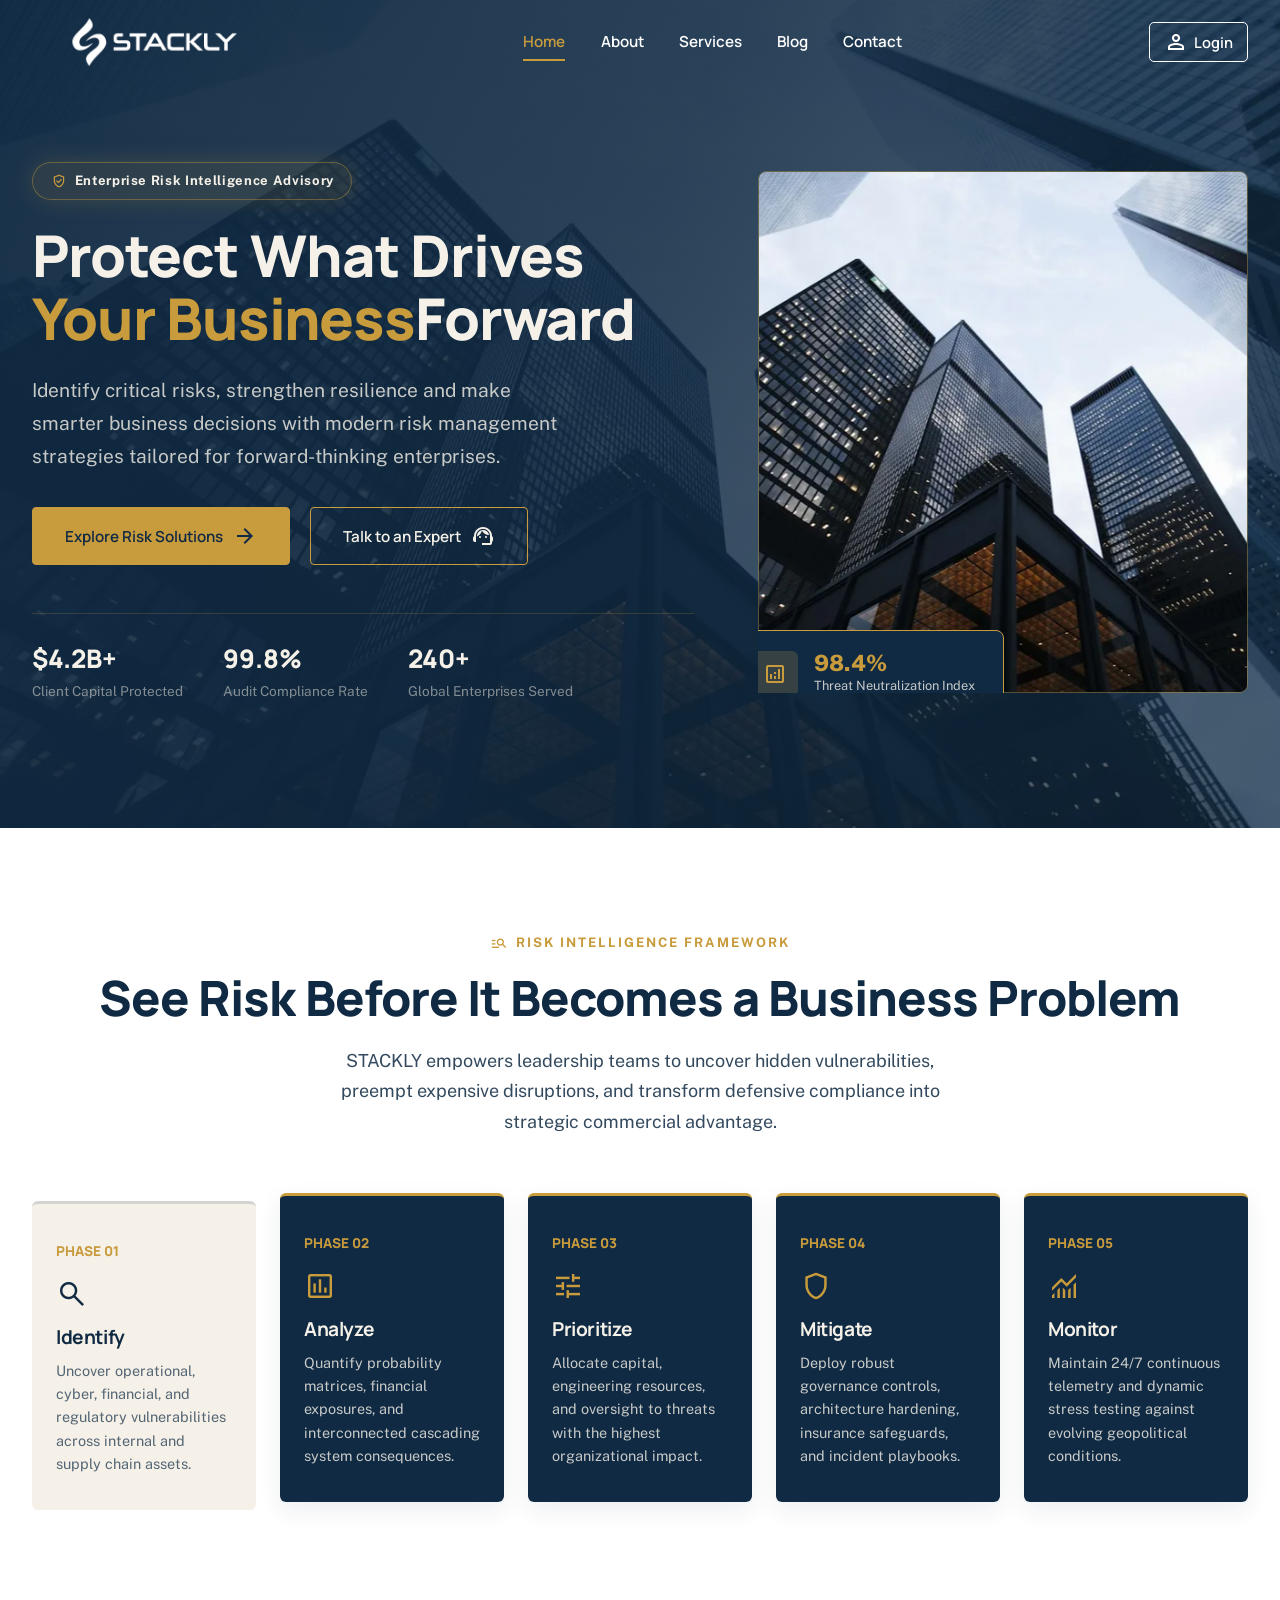
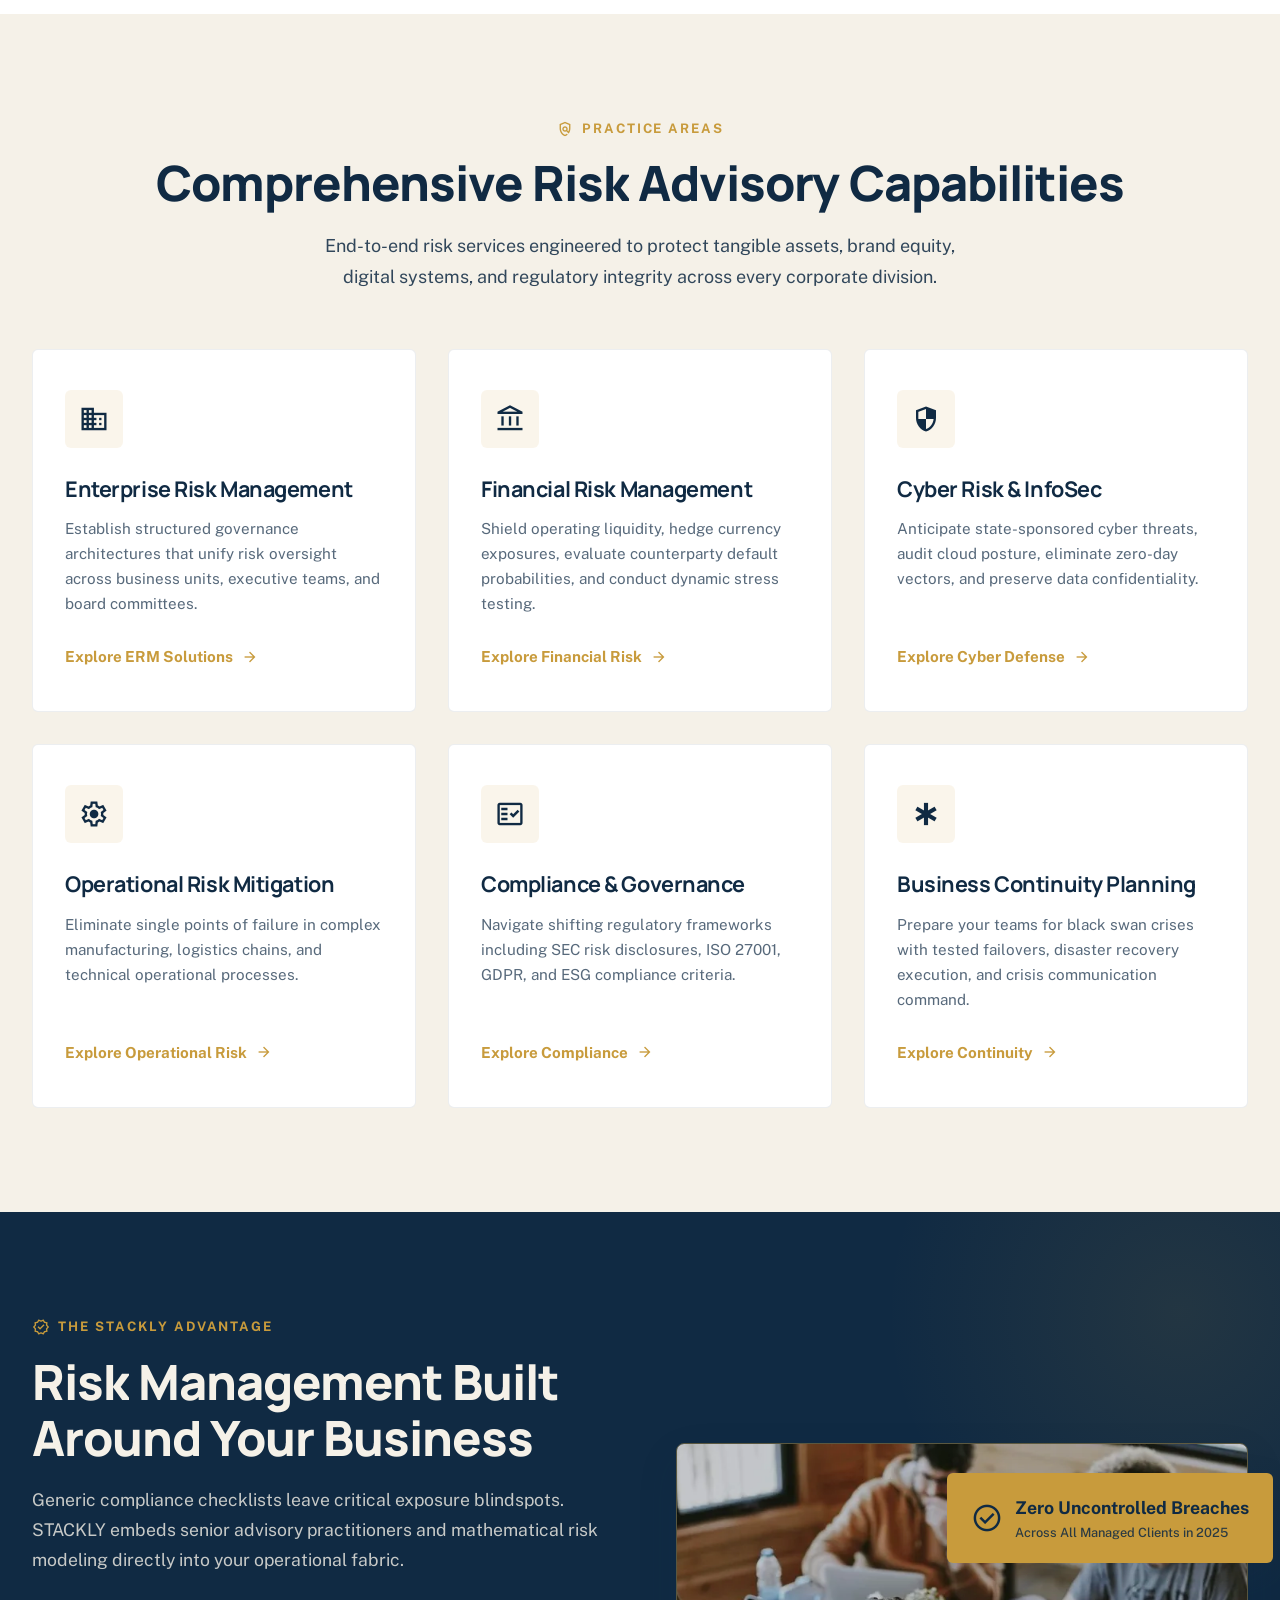
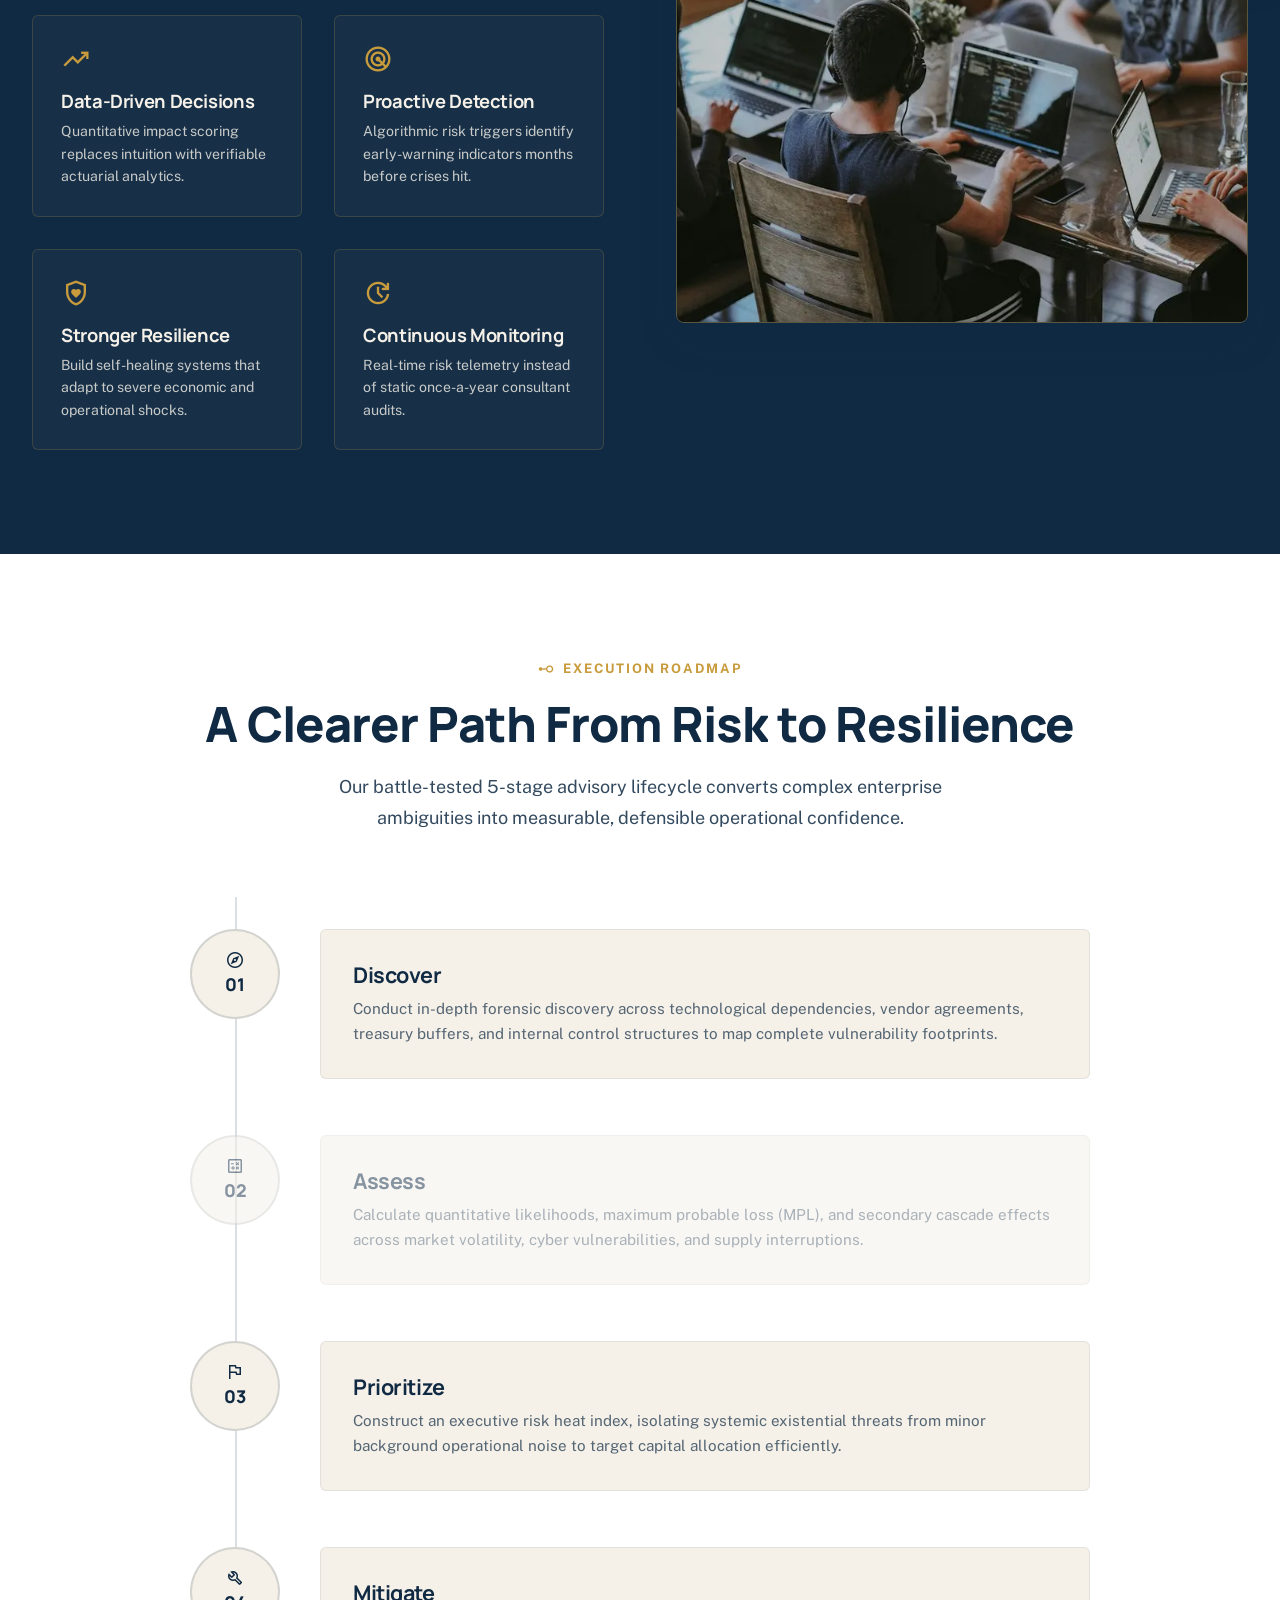
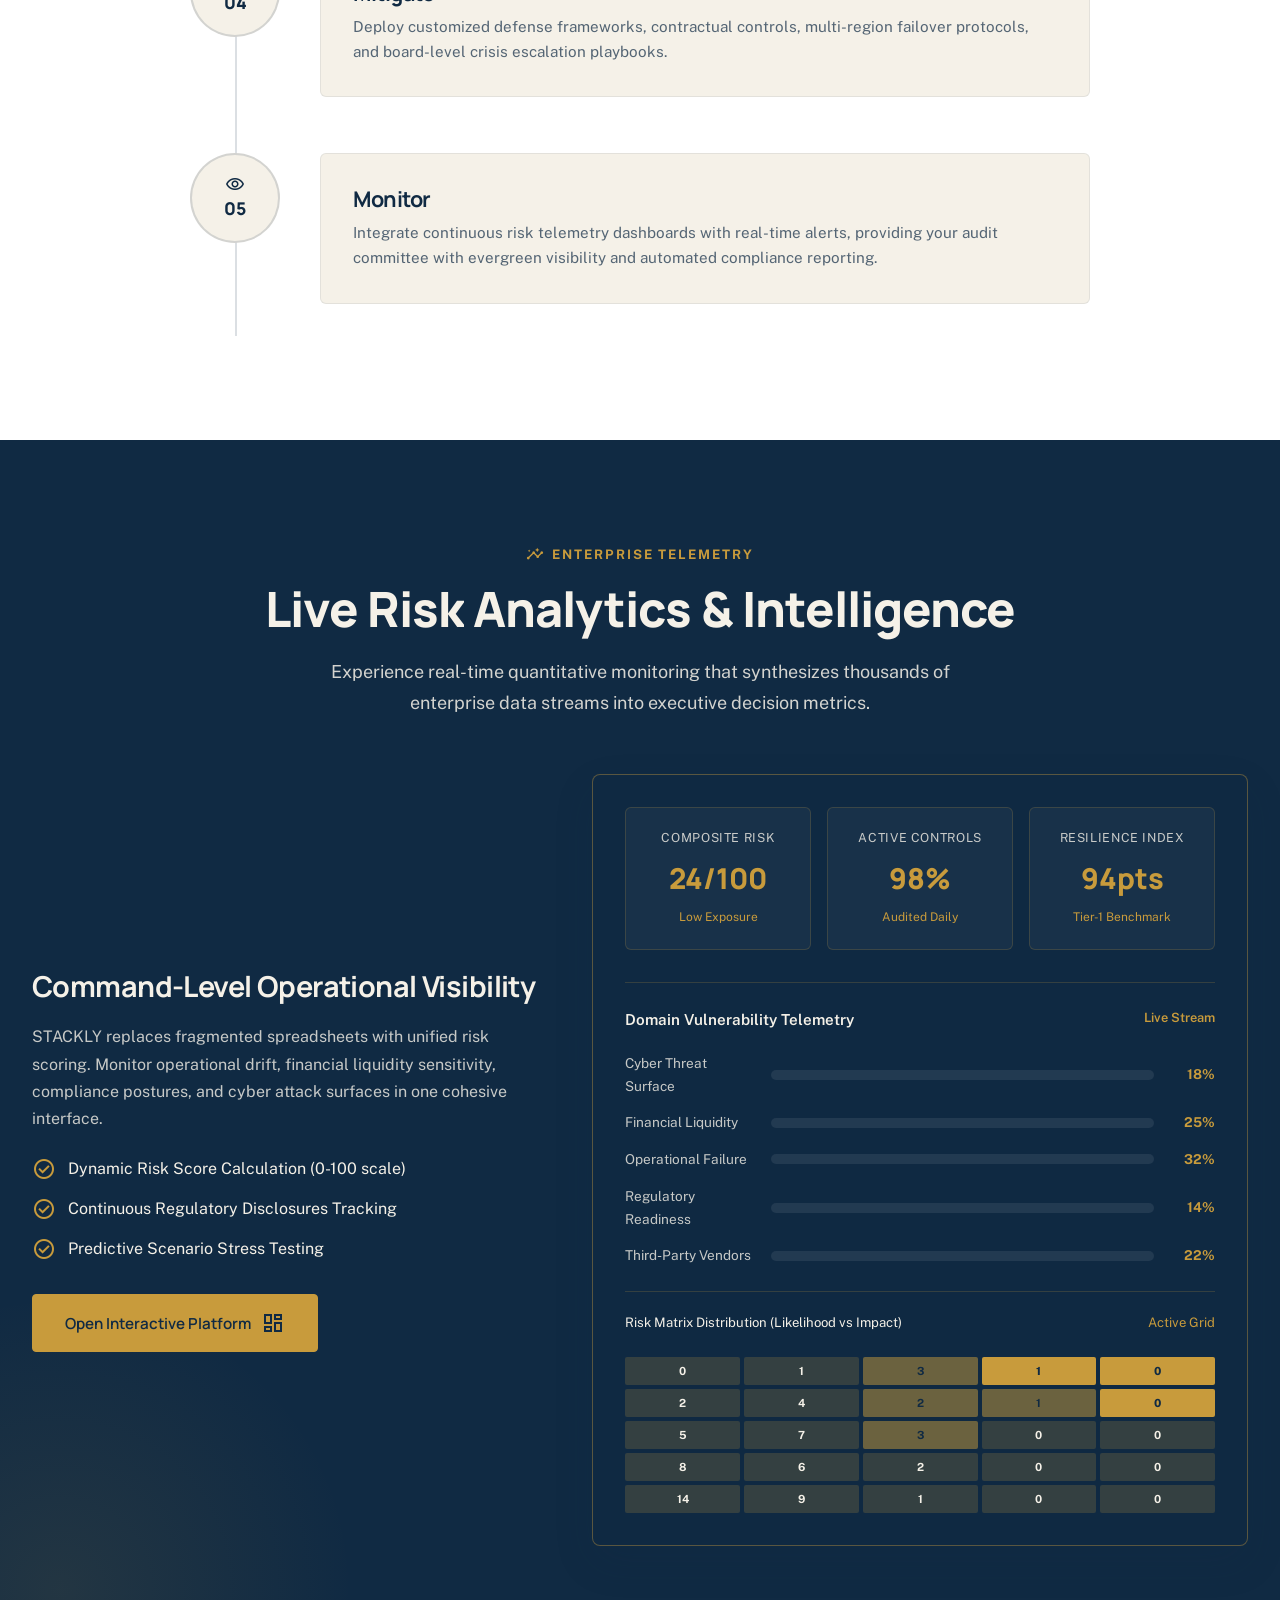
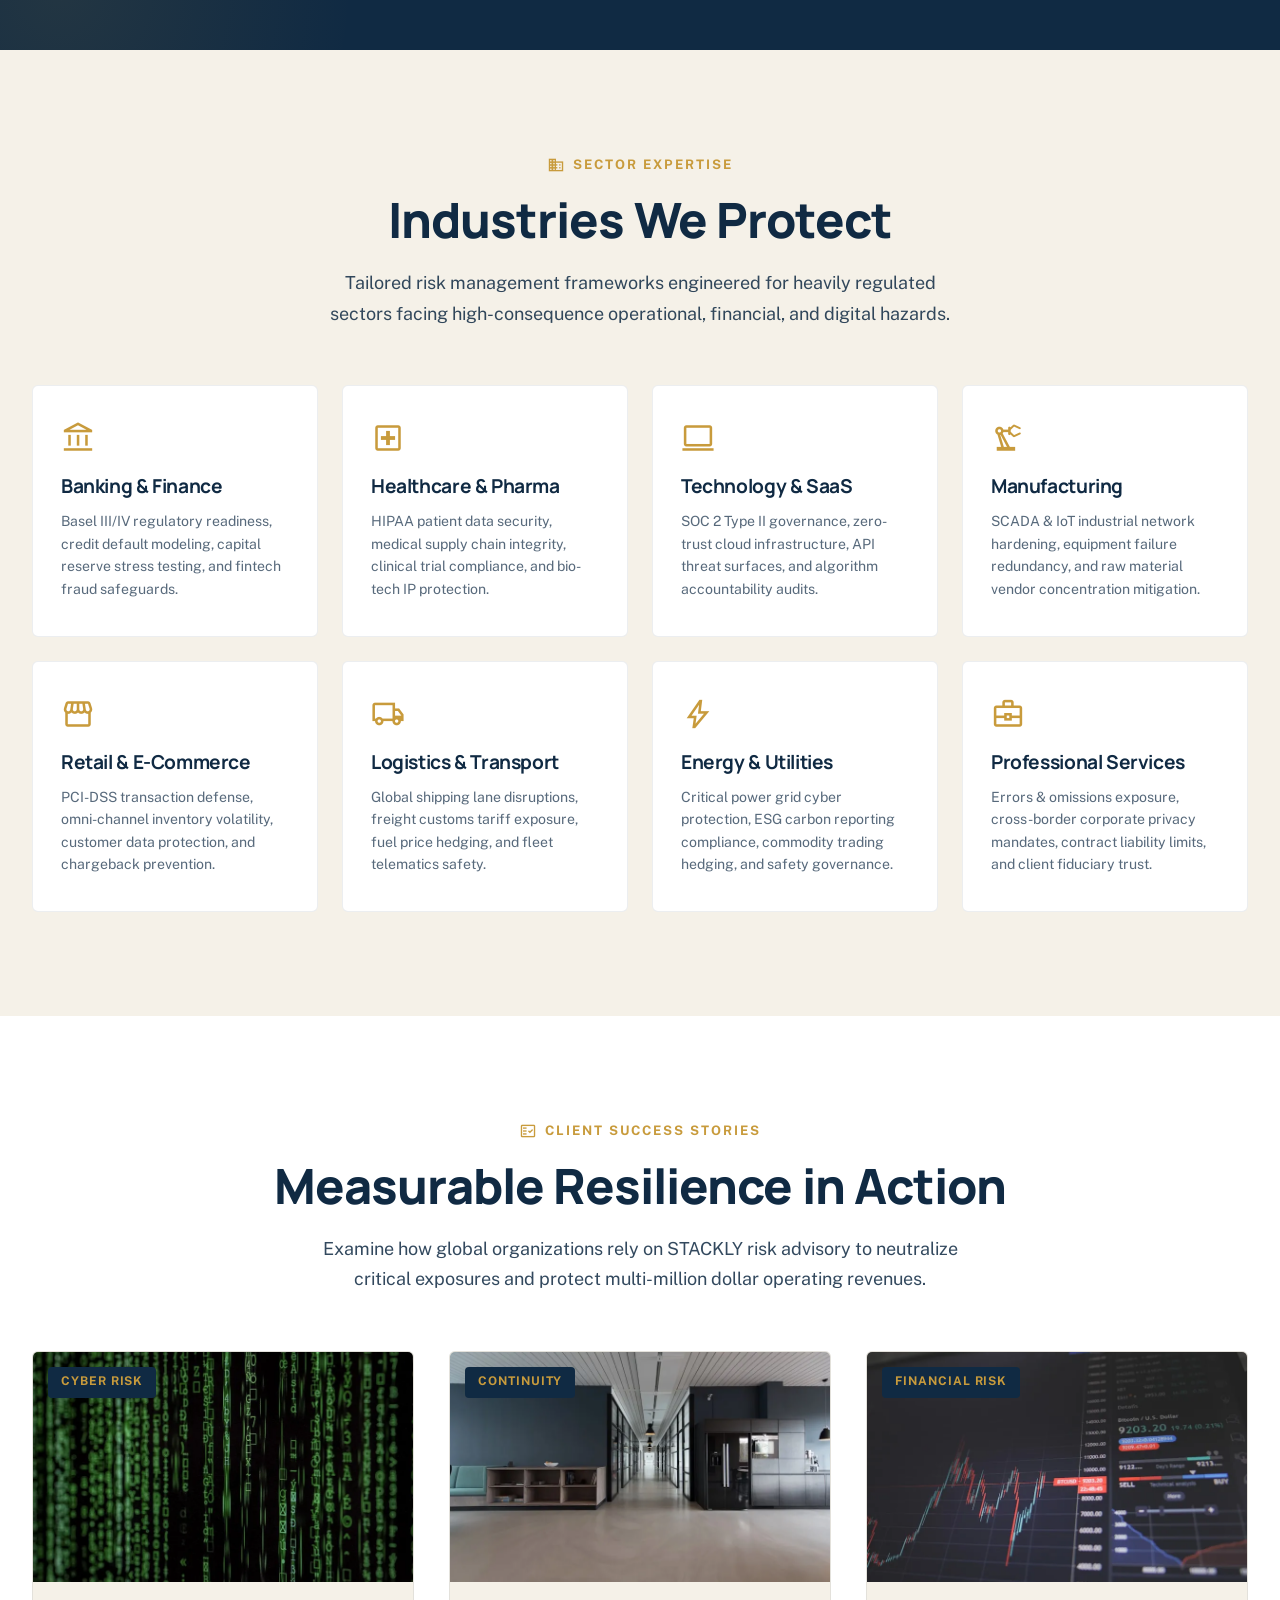
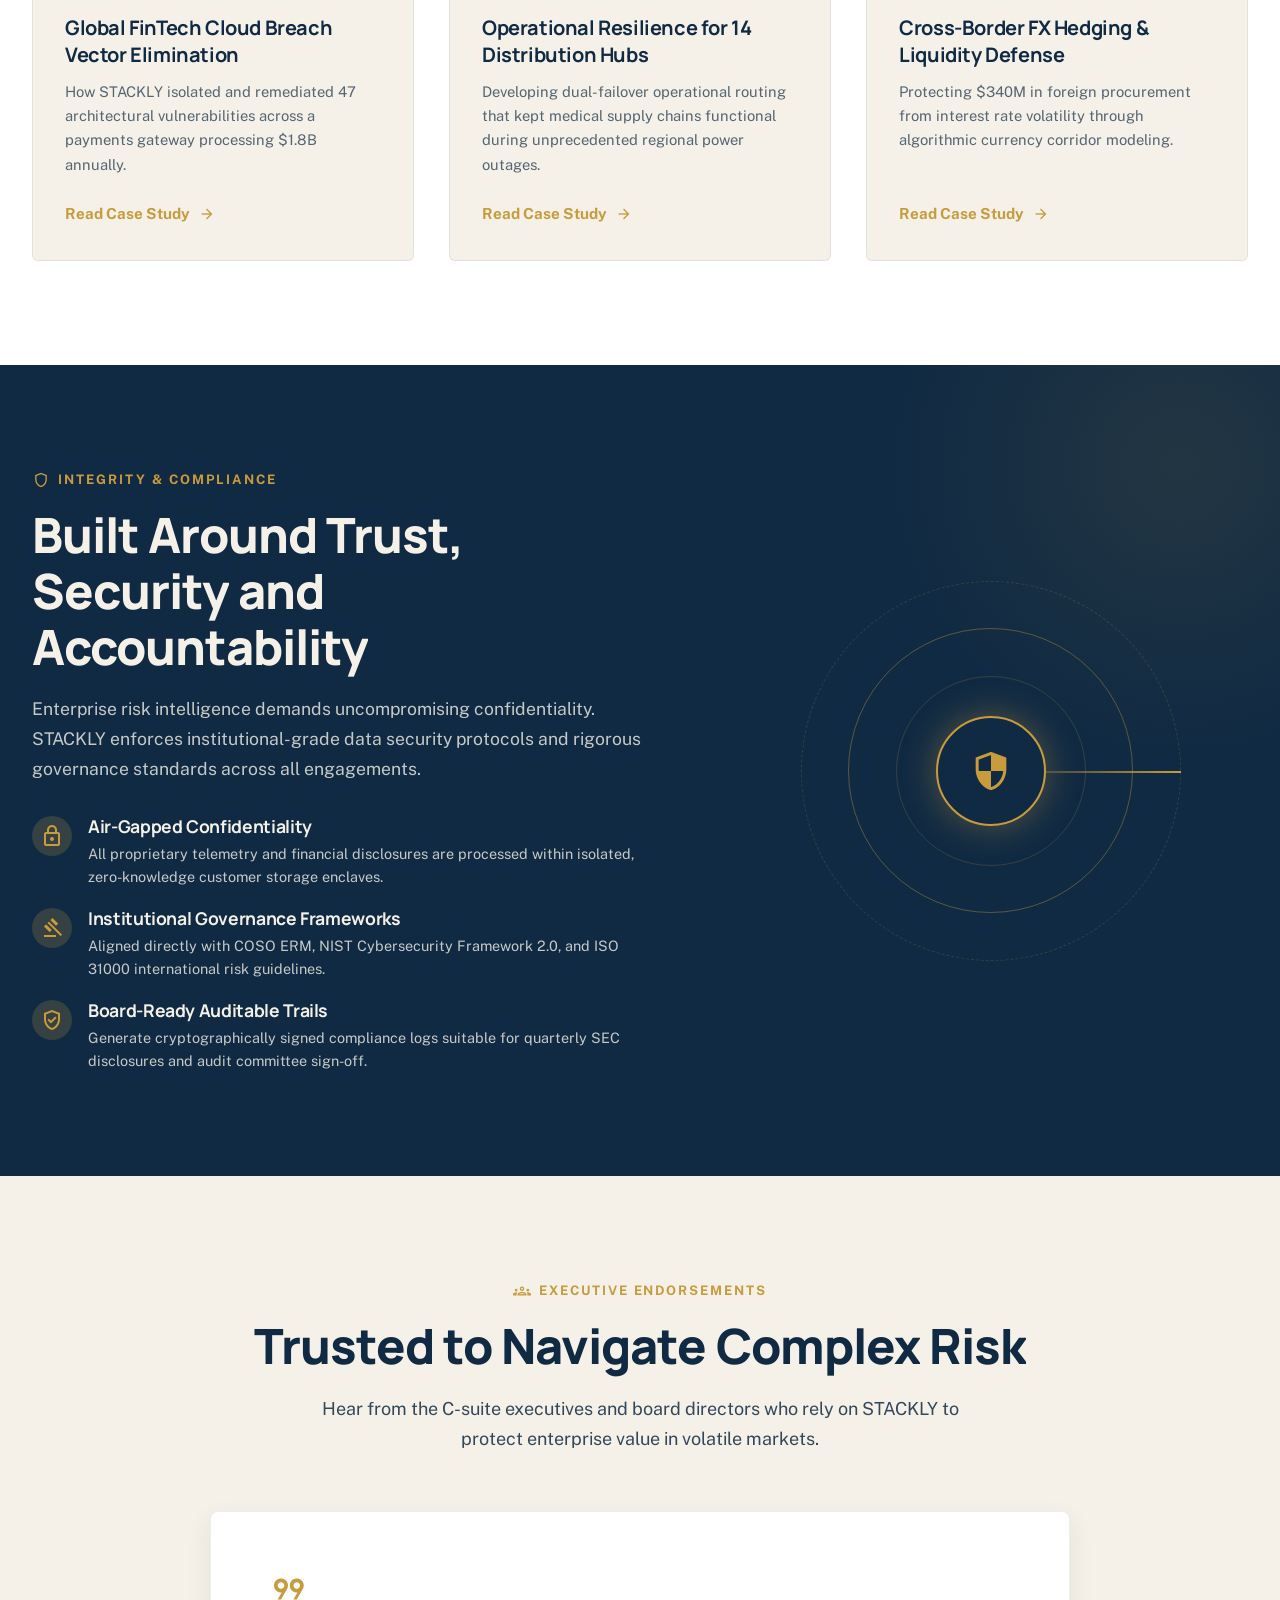
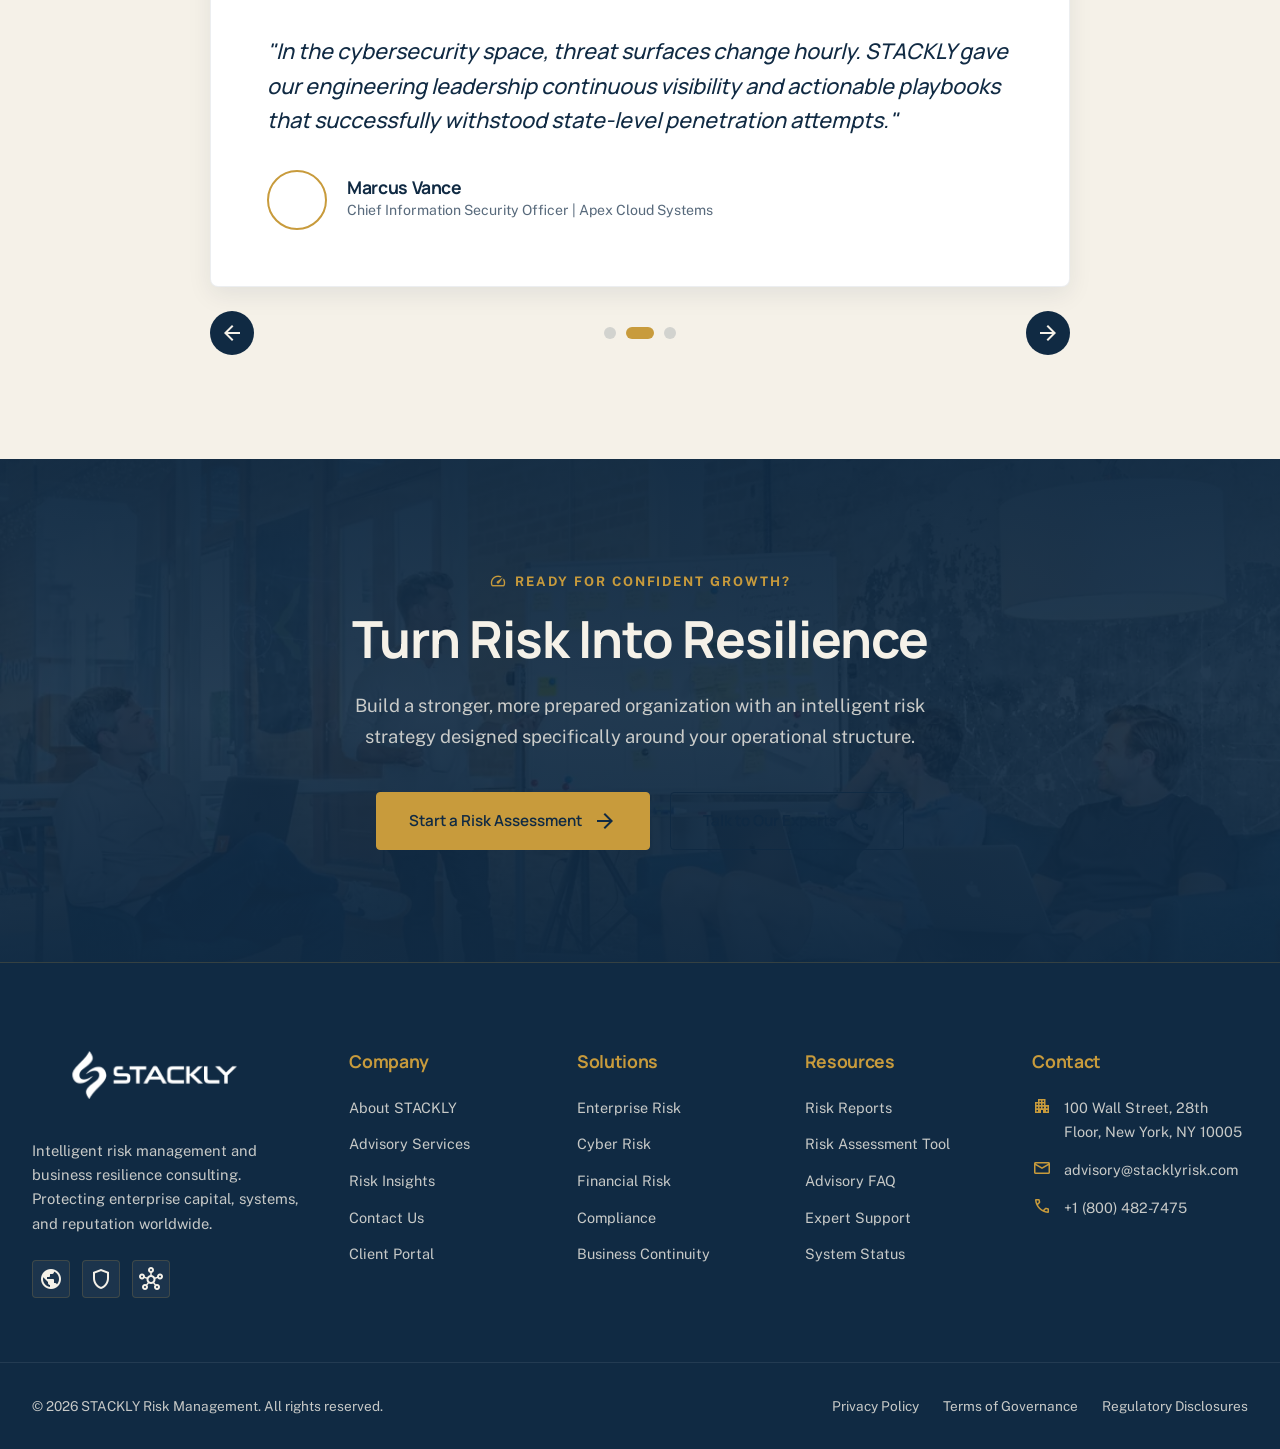
==== index.html @ 9f681d2b "first commit" ====
<!DOCTYPE html>
<html lang="en">
<head>
    <meta charset="UTF-8">
    <meta name="viewport" content="width=device-width, initial-scale=1.0">
    <title>STACKLY | Intelligent Risk. Stronger Business.</title>
    <meta name="description" content="STACKLY Risk Management provides enterprise risk advisory, financial security, cyber resilience, and regulatory compliance solutions.">
    <!-- Google Fonts & Material Symbols (No SVGs, No Emojis) -->
    <link rel="stylesheet" href="https://fonts.googleapis.com/css2?family=Material+Symbols+Outlined:opsz,wght,FILL,GRAD@20..48,100..700,0..1,-50..200">
    <link rel="stylesheet" href="./css/style.css">
</head>
<body>

    <!-- PRELOADER -->
    <div class="preloader">
        <div class="preloader-inner">
            <img src="./images/logo-dark.webp" alt="STACKLY Logo" class="preloader-logo">
            <div class="preloader-bar"><span></span></div>
            <div class="preloader-text">Securing Session</div>
        </div>
    </div>

    <!-- SITE HEADER -->
    <header class="site-header">
        <div class="container header-inner">
            <a href="./index.html" class="nav-logo">
                <img src="./images/logo-dark.webp" alt="STACKLY Logo" class="nav-logo-img">
            </a>

            <nav class="nav-menu" aria-label="Main Navigation">
                <a href="./index.html" class="nav-link active">Home</a>
                <a href="./about.html" class="nav-link">About</a>
                <a href="./services.html" class="nav-link">Services</a>
                <a href="./blog.html" class="nav-link">Blog</a>
                <a href="./contact.html" class="nav-link">Contact</a>
            </nav>

            <div class="header-actions">
                <a href="./login.html" class="header-login">
                    <span class="material-symbols-outlined">person</span>
                    <span>Login</span>
                </a>
                <!-- <a href="./contact.html" class="btn btn-primary">
                    <span>Get Started</span>
                    <span class="material-symbols-outlined">arrow_forward</span>
                </a> -->
                <button type="button" class="hamburger-btn" aria-label="Open Mobile Menu">
                    <span class="material-symbols-outlined">menu</span>
                </button>
            </div>
        </div>
    </header>

    <!-- MOBILE MENU OVERLAY -->
    <div class="mobile-nav-overlay" aria-hidden="true">
        <div style="display: flex; justify-content: space-between; align-items: center; margin-bottom: 2rem;">
            <a href="./index.html" class="nav-logo">
                <img src="./images/logo-dark.webp" alt="STACKLY Logo" class="nav-logo-img" style="filter: brightness(0) invert(1);">
            </a>
            <button type="button" class="mobile-nav-close" style="color: var(--accent); cursor: pointer;" aria-label="Close Menu">
                <span class="material-symbols-outlined" style="font-size: 32px;">close</span>
            </button>
        </div>
        <div class="mobile-nav-links">
            <a href="./index.html" class="mobile-nav-link active">Home <span class="material-symbols-outlined">chevron_right</span></a>
            <a href="./about.html" class="mobile-nav-link">About <span class="material-symbols-outlined">chevron_right</span></a>
            <a href="./services.html" class="mobile-nav-link">Services <span class="material-symbols-outlined">chevron_right</span></a>
            <a href="./blog.html" class="mobile-nav-link">Blog <span class="material-symbols-outlined">chevron_right</span></a>
            <a href="./contact.html" class="mobile-nav-link">Contact <span class="material-symbols-outlined">chevron_right</span></a>
        </div>
        <div class="mobile-nav-actions">
            <a href="./login.html" class="btn btn-secondary" style="border-color: var(--secondary); color: var(--accent); width: 100%;">
                <span class="material-symbols-outlined">login</span>
                <span>Client Login</span>
            </a>
            <!-- <a href="./contact.html" class="btn btn-primary" style="width: 100%;">
                <span>Get Started</span>
                <span class="material-symbols-outlined">arrow_forward</span>
            </a> -->
        </div>
    </div>

    <!-- MAIN CONTENT: EXACTLY 11 SECTIONS -->
    <main>

        <!-- SECTION 01 — HERO -->
        <section class="hero-section" id="hero">
            <div class="container hero-grid">
                <div class="hero-content">
                    <div class="hero-badge">
                        <span class="material-symbols-outlined">verified_user</span>
                        <span>Enterprise Risk Intelligence Advisory</span>
                    </div>
                    <h1 class="hero-title">
                        Protect What Drives <span class="text-gold">Your Business</span> Forward
                    </h1>
                    <p class="hero-subtitle">
                        Identify critical risks, strengthen resilience and make smarter business decisions with modern risk management strategies tailored for forward-thinking enterprises.
                    </p>
                    <div class="hero-buttons">
                        <a href="./services.html" class="btn btn-primary">
                            <span>Explore Risk Solutions</span>
                            <span class="material-symbols-outlined">arrow_forward</span>
                        </a>
                        <a href="./contact.html" class="btn btn-secondary">
                            <span>Talk to an Expert</span>
                            <span class="material-symbols-outlined">support_agent</span>
                        </a>
                    </div>
                    <div class="hero-meta">
                        <div class="hero-meta-item">
                            <span class="hero-meta-num">$4.2B+</span>
                            <span class="hero-meta-label">Client Capital Protected</span>
                        </div>
                        <div class="hero-meta-item">
                            <span class="hero-meta-num">99.8%</span>
                            <span class="hero-meta-label">Audit Compliance Rate</span>
                        </div>
                        <div class="hero-meta-item">
                            <span class="hero-meta-num">240+</span>
                            <span class="hero-meta-label">Global Enterprises Served</span>
                        </div>
                    </div>
                </div>

                <div class="hero-visual clip-reveal">
                    <div class="hero-image-wrap">
                        <img src="./images/hero.webp" alt="Enterprise corporate glass towers and risk intelligence center" loading="eager">
                    </div>
                    <div class="hero-floating-card">
                        <div class="card-icon">
                            <span class="material-symbols-outlined">analytics</span>
                        </div>
                        <div>
                            <div class="card-num">98.4%</div>
                            <div class="card-label">Threat Neutralization Index</div>
                        </div>
                    </div>
                </div>
            </div>
        </section>

        <!-- SECTION 02 — RISK INTELLIGENCE INTRO -->
        <section class="section pathway-section" id="intelligence-intro">
            <div class="container">
                <div class="text-center fade-up">
                    <div class="section-eyebrow">
                        <span class="material-symbols-outlined">manage_search</span>
                        <span>Risk Intelligence Framework</span>
                    </div>
                    <h2 class="section-title">See Risk Before It Becomes a Business Problem</h2>
                    <p class="section-subtitle">
                        STACKLY empowers leadership teams to uncover hidden vulnerabilities, preempt expensive disruptions, and transform defensive compliance into strategic commercial advantage.
                    </p>
                </div>

                <!-- Sequential Horizontal Pathway -->
                <div class="pathway-container">
                    <div class="pathway-step" data-step="1">
                        <span class="pathway-number">PHASE 01</span>
                        <span class="material-symbols-outlined pathway-icon">search</span>
                        <h3 class="pathway-title">Identify</h3>
                        <p class="pathway-text">Uncover operational, cyber, financial, and regulatory vulnerabilities across internal and supply chain assets.</p>
                    </div>

                    <div class="pathway-step" data-step="2">
                        <span class="pathway-number">PHASE 02</span>
                        <span class="material-symbols-outlined pathway-icon">assessment</span>
                        <h3 class="pathway-title">Analyze</h3>
                        <p class="pathway-text">Quantify probability matrices, financial exposures, and interconnected cascading system consequences.</p>
                    </div>

                    <div class="pathway-step" data-step="3">
                        <span class="pathway-number">PHASE 03</span>
                        <span class="material-symbols-outlined pathway-icon">tune</span>
                        <h3 class="pathway-title">Prioritize</h3>
                        <p class="pathway-text">Allocate capital, engineering resources, and oversight to threats with the highest organizational impact.</p>
                    </div>

                    <div class="pathway-step" data-step="4">
                        <span class="pathway-number">PHASE 04</span>
                        <span class="material-symbols-outlined pathway-icon">shield</span>
                        <h3 class="pathway-title">Mitigate</h3>
                        <p class="pathway-text">Deploy robust governance controls, architecture hardening, insurance safeguards, and incident playbooks.</p>
                    </div>

                    <div class="pathway-step" data-step="5">
                        <span class="pathway-number">PHASE 05</span>
                        <span class="material-symbols-outlined pathway-icon">monitoring</span>
                        <h3 class="pathway-title">Monitor</h3>
                        <p class="pathway-text">Maintain 24/7 continuous telemetry and dynamic stress testing against evolving geopolitical conditions.</p>
                    </div>
                </div>
            </div>
        </section>

        <!-- SECTION 03 — RISK MANAGEMENT SERVICES -->
        <section class="section services-section" id="services">
            <div class="container">
                <div class="text-center fade-up">
                    <div class="section-eyebrow">
                        <span class="material-symbols-outlined">policy</span>
                        <span>Practice Areas</span>
                    </div>
                    <h2 class="section-title">Comprehensive Risk Advisory Capabilities</h2>
                    <p class="section-subtitle">
                        End-to-end risk services engineered to protect tangible assets, brand equity, digital systems, and regulatory integrity across every corporate division.
                    </p>
                </div>

                <div class="services-grid">
                    <!-- Service 1: Tilt Interaction -->
                    <div class="service-card" data-interaction="tilt">
                        <div class="service-icon">
                            <span class="material-symbols-outlined">business</span>
                        </div>
                        <h3 class="service-card-title">Enterprise Risk Management</h3>
                        <p class="service-text">Establish structured governance architectures that unify risk oversight across business units, executive teams, and board committees.</p>
                        <a href="./services.html#erm" class="btn-text">
                            <span>Explore ERM Solutions</span>
                            <span class="material-symbols-outlined">arrow_forward</span>
                        </a>
                    </div>

                    <!-- Service 2: Glow Interaction -->
                    <div class="service-card" data-interaction="glow">
                        <div class="service-icon">
                            <span class="material-symbols-outlined">account_balance</span>
                        </div>
                        <h3 class="service-card-title">Financial Risk Management</h3>
                        <p class="service-text">Shield operating liquidity, hedge currency exposures, evaluate counterparty default probabilities, and conduct dynamic stress testing.</p>
                        <a href="./services.html#financial" class="btn-text">
                            <span>Explore Financial Risk</span>
                            <span class="material-symbols-outlined">arrow_forward</span>
                        </a>
                    </div>

                    <!-- Service 3: Border Trace Interaction -->
                    <div class="service-card" data-interaction="border">
                        <div class="service-icon">
                            <span class="material-symbols-outlined">security</span>
                        </div>
                        <h3 class="service-card-title">Cyber Risk &amp; InfoSec</h3>
                        <p class="service-text">Anticipate state-sponsored cyber threats, audit cloud posture, eliminate zero-day vectors, and preserve data confidentiality.</p>
                        <a href="./services.html#cyber" class="btn-text">
                            <span>Explore Cyber Defense</span>
                            <span class="material-symbols-outlined">arrow_forward</span>
                        </a>
                    </div>

                    <!-- Service 4: Elevate Interaction -->
                    <div class="service-card" data-interaction="elevate">
                        <div class="service-icon">
                            <span class="material-symbols-outlined">settings</span>
                        </div>
                        <h3 class="service-card-title">Operational Risk Mitigation</h3>
                        <p class="service-text">Eliminate single points of failure in complex manufacturing, logistics chains, and technical operational processes.</p>
                        <a href="./services.html#operational" class="btn-text">
                            <span>Explore Operational Risk</span>
                            <span class="material-symbols-outlined">arrow_forward</span>
                        </a>
                    </div>

                    <!-- Service 5: Icon Transform Interaction -->
                    <div class="service-card" data-interaction="icon-transform">
                        <div class="service-icon">
                            <span class="material-symbols-outlined">fact_check</span>
                        </div>
                        <h3 class="service-card-title">Compliance &amp; Governance</h3>
                        <p class="service-text">Navigate shifting regulatory frameworks including SEC risk disclosures, ISO 27001, GDPR, and ESG compliance criteria.</p>
                        <a href="./services.html#compliance" class="btn-text">
                            <span>Explore Compliance</span>
                            <span class="material-symbols-outlined">arrow_forward</span>
                        </a>
                    </div>

                    <!-- Service 6: Accent Shift Interaction -->
                    <div class="service-card" data-interaction="accent-shift">
                        <div class="service-icon">
                            <span class="material-symbols-outlined">emergency</span>
                        </div>
                        <h3 class="service-card-title">Business Continuity Planning</h3>
                        <p class="service-text">Prepare your teams for black swan crises with tested failovers, disaster recovery execution, and crisis communication command.</p>
                        <a href="./services.html#continuity" class="btn-text">
                            <span>Explore Continuity</span>
                            <span class="material-symbols-outlined">arrow_forward</span>
                        </a>
                    </div>
                </div>
            </div>
        </section>

        <!-- SECTION 04 — WHY STACKLY -->
        <section class="section why-section" id="why-stackly">
            <div class="container why-grid">
                <div class="why-content fade-up">
                    <div class="section-eyebrow">
                        <span class="material-symbols-outlined">verified</span>
                        <span>The STACKLY Advantage</span>
                    </div>
                    <h2 class="section-title">Risk Management Built Around Your Business</h2>
                    <p style="color: var(--accent-80); font-size: 1.1rem; line-height: 1.7; margin-bottom: 2rem;">
                        Generic compliance checklists leave critical exposure blindspots. STACKLY embeds senior advisory practitioners and mathematical risk modeling directly into your operational fabric.
                    </p>

                    <div class="why-pillars">
                        <div class="why-pillar">
                            <span class="material-symbols-outlined pillar-icon">trending_up</span>
                            <h4 class="pillar-title">Data-Driven Decisions</h4>
                            <p class="pillar-text">Quantitative impact scoring replaces intuition with verifiable actuarial analytics.</p>
                        </div>
                        <div class="why-pillar">
                            <span class="material-symbols-outlined pillar-icon">radar</span>
                            <h4 class="pillar-title">Proactive Detection</h4>
                            <p class="pillar-text">Algorithmic risk triggers identify early-warning indicators months before crises hit.</p>
                        </div>
                        <div class="why-pillar">
                            <span class="material-symbols-outlined pillar-icon">shield_with_heart</span>
                            <h4 class="pillar-title">Stronger Resilience</h4>
                            <p class="pillar-text">Build self-healing systems that adapt to severe economic and operational shocks.</p>
                        </div>
                        <div class="why-pillar">
                            <span class="material-symbols-outlined pillar-icon">update</span>
                            <h4 class="pillar-title">Continuous Monitoring</h4>
                            <p class="pillar-text">Real-time risk telemetry instead of static once-a-year consultant audits.</p>
                        </div>
                    </div>
                </div>

                <div class="why-visual-wrapper clip-reveal">
                    <img src="./images/why-stackly.webp" alt="Senior risk consultants analyzing enterprise strategy" class="why-main-image" loading="lazy">
                    <div class="why-badge-card">
                        <span class="material-symbols-outlined" style="font-size: 32px;">check_circle</span>
                        <div>
                            <div style="font-size: 1.1rem;">Zero Uncontrolled Breaches</div>
                            <div style="font-size: 0.8rem; font-weight: 500; opacity: 0.85;">Across All Managed Clients in 2025</div>
                        </div>
                    </div>
                </div>
            </div>
        </section>

        <!-- SECTION 05 — OUR RISK PROCESS -->
        <section class="section process-section" id="process">
            <div class="container">
                <div class="text-center fade-up">
                    <div class="section-eyebrow">
                        <span class="material-symbols-outlined">linear_scale</span>
                        <span>Execution Roadmap</span>
                    </div>
                    <h2 class="section-title">A Clearer Path From Risk to Resilience</h2>
                    <p class="section-subtitle">
                        Our battle-tested 5-stage advisory lifecycle converts complex enterprise ambiguities into measurable, defensible operational confidence.
                    </p>
                </div>

                <div class="process-timeline">
                    <div class="process-line"></div>
                    <div class="process-progress-line"></div>

                    <!-- Step 1 -->
                    <div class="process-step active" data-step="1">
                        <div class="step-node">
                            <span class="material-symbols-outlined" style="font-size: 20px;">explore</span>
                            <span class="step-num">01</span>
                        </div>
                        <div class="step-content">
                            <h3 class="step-title">Discover</h3>
                            <p class="step-desc">Conduct in-depth forensic discovery across technological dependencies, vendor agreements, treasury buffers, and internal control structures to map complete vulnerability footprints.</p>
                        </div>
                    </div>

                    <!-- Step 2 -->
                    <div class="process-step" data-step="2">
                        <div class="step-node">
                            <span class="material-symbols-outlined" style="font-size: 20px;">calculate</span>
                            <span class="step-num">02</span>
                        </div>
                        <div class="step-content">
                            <h3 class="step-title">Assess</h3>
                            <p class="step-desc">Calculate quantitative likelihoods, maximum probable loss (MPL), and secondary cascade effects across market volatility, cyber vulnerabilities, and supply interruptions.</p>
                        </div>
                    </div>

                    <!-- Step 3 -->
                    <div class="process-step" data-step="3">
                        <div class="step-node">
                            <span class="material-symbols-outlined" style="font-size: 20px;">flag</span>
                            <span class="step-num">03</span>
                        </div>
                        <div class="step-content">
                            <h3 class="step-title">Prioritize</h3>
                            <p class="step-desc">Construct an executive risk heat index, isolating systemic existential threats from minor background operational noise to target capital allocation efficiently.</p>
                        </div>
                    </div>

                    <!-- Step 4 -->
                    <div class="process-step" data-step="4">
                        <div class="step-node">
                            <span class="material-symbols-outlined" style="font-size: 20px;">build</span>
                            <span class="step-num">04</span>
                        </div>
                        <div class="step-content">
                            <h3 class="step-title">Mitigate</h3>
                            <p class="step-desc">Deploy customized defense frameworks, contractual controls, multi-region failover protocols, and board-level crisis escalation playbooks.</p>
                        </div>
                    </div>

                    <!-- Step 5 -->
                    <div class="process-step" data-step="5">
                        <div class="step-node">
                            <span class="material-symbols-outlined" style="font-size: 20px;">visibility</span>
                            <span class="step-num">05</span>
                        </div>
                        <div class="step-content">
                            <h3 class="step-title">Monitor</h3>
                            <p class="step-desc">Integrate continuous risk telemetry dashboards with real-time alerts, providing your audit committee with evergreen visibility and automated compliance reporting.</p>
                        </div>
                    </div>
                </div>
            </div>
        </section>

        <!-- SECTION 06 — RISK ANALYTICS / DASHBOARD -->
        <section class="section analytics-section" id="analytics">
            <div class="container">
                <div class="text-center fade-up">
                    <div class="section-eyebrow">
                        <span class="material-symbols-outlined">insights</span>
                        <span>Enterprise Telemetry</span>
                    </div>
                    <h2 class="section-title">Live Risk Analytics &amp; Intelligence</h2>
                    <p class="section-subtitle">
                        Experience real-time quantitative monitoring that synthesizes thousands of enterprise data streams into executive decision metrics.
                    </p>
                </div>

                <div class="analytics-grid">
                    <div class="analytics-copy fade-up">
                        <h3 style="font-size: 1.8rem; margin-bottom: 1.25rem;">Command-Level Operational Visibility</h3>
                        <p style="color: var(--accent-80); font-size: 1rem; line-height: 1.7; margin-bottom: 1.5rem;">
                            STACKLY replaces fragmented spreadsheets with unified risk scoring. Monitor operational drift, financial liquidity sensitivity, compliance postures, and cyber attack surfaces in one cohesive interface.
                        </p>
                        <ul style="display: flex; flex-direction: column; gap: 0.85rem; margin-bottom: 2rem;">
                            <li style="display: flex; align-items: center; gap: 0.75rem; color: var(--accent);">
                                <span class="material-symbols-outlined" style="color: var(--secondary);">check_circle</span>
                                <span>Dynamic Risk Score Calculation (0-100 scale)</span>
                            </li>
                            <li style="display: flex; align-items: center; gap: 0.75rem; color: var(--accent);">
                                <span class="material-symbols-outlined" style="color: var(--secondary);">check_circle</span>
                                <span>Continuous Regulatory Disclosures Tracking</span>
                            </li>
                            <li style="display: flex; align-items: center; gap: 0.75rem; color: var(--accent);">
                                <span class="material-symbols-outlined" style="color: var(--secondary);">check_circle</span>
                                <span>Predictive Scenario Stress Testing</span>
                            </li>
                        </ul>
                        <a href="./user-dashboard.html" class="btn btn-primary">
                            <span>Open Interactive Platform</span>
                            <span class="material-symbols-outlined">dashboard</span>
                        </a>
                    </div>

                    <!-- Enterprise Analytics UI Card -->
                    <div class="analytics-dashboard-frame clip-reveal">
                        <div class="analytics-metrics-row">
                            <div class="metric-box">
                                <div class="metric-label">Composite Risk</div>
                                <div class="metric-value counter-val" data-target="24" data-suffix="/100">0/100</div>
                                <span style="font-size: 0.75rem; color: var(--secondary);">Low Exposure</span>
                            </div>
                            <div class="metric-box">
                                <div class="metric-label">Active Controls</div>
                                <div class="metric-value counter-val" data-target="98" data-suffix="%">0%</div>
                                <span style="font-size: 0.75rem; color: var(--secondary);">Audited Daily</span>
                            </div>
                            <div class="metric-box">
                                <div class="metric-label">Resilience Index</div>
                                <div class="metric-value counter-val" data-target="94" data-suffix="pts">0pts</div>
                                <span style="font-size: 0.75rem; color: var(--secondary);">Tier-1 Benchmark</span>
                            </div>
                        </div>

                        <!-- Pure CSS Animated Chart Bars -->
                        <div class="chart-container">
                            <div class="chart-title">
                                <span>Domain Vulnerability Telemetry</span>
                                <span style="color: var(--secondary); font-size: 0.8rem;">Live Stream</span>
                            </div>

                            <div class="bar-row">
                                <span class="bar-label">Cyber Threat Surface</span>
                                <div class="bar-track"><div class="bar-fill" data-pct="18%"></div></div>
                                <span class="bar-val">18%</span>
                            </div>

                            <div class="bar-row">
                                <span class="bar-label">Financial Liquidity</span>
                                <div class="bar-track"><div class="bar-fill" data-pct="25%"></div></div>
                                <span class="bar-val">25%</span>
                            </div>

                            <div class="bar-row">
                                <span class="bar-label">Operational Failure</span>
                                <div class="bar-track"><div class="bar-fill" data-pct="32%"></div></div>
                                <span class="bar-val">32%</span>
                            </div>

                            <div class="bar-row">
                                <span class="bar-label">Regulatory Readiness</span>
                                <div class="bar-track"><div class="bar-fill" data-pct="14%"></div></div>
                                <span class="bar-val">14%</span>
                            </div>

                            <div class="bar-row">
                                <span class="bar-label">Third-Party Vendors</span>
                                <div class="bar-track"><div class="bar-fill" data-pct="22%"></div></div>
                                <span class="bar-val">22%</span>
                            </div>
                        </div>

                        <!-- Mini 5x5 Matrix Preview -->
                        <div style="margin-top: 1.5rem; padding-top: 1.25rem; border-top: 1px solid var(--secondary-20);">
                            <div style="display: flex; justify-content: space-between; font-size: 0.82rem; margin-bottom: 0.5rem;">
                                <span>Risk Matrix Distribution (Likelihood vs Impact)</span>
                                <span style="color: var(--secondary);">Active Grid</span>
                            </div>
                            <div class="risk-matrix-preview">
                                <div class="matrix-cell low">0</div>
                                <div class="matrix-cell low">1</div>
                                <div class="matrix-cell med">3</div>
                                <div class="matrix-cell high">1</div>
                                <div class="matrix-cell high">0</div>

                                <div class="matrix-cell low">2</div>
                                <div class="matrix-cell low">4</div>
                                <div class="matrix-cell med">2</div>
                                <div class="matrix-cell med">1</div>
                                <div class="matrix-cell high">0</div>

                                <div class="matrix-cell low">5</div>
                                <div class="matrix-cell low">7</div>
                                <div class="matrix-cell med">3</div>
                                <div class="matrix-cell low">0</div>
                                <div class="matrix-cell low">0</div>

                                <div class="matrix-cell low">8</div>
                                <div class="matrix-cell low">6</div>
                                <div class="matrix-cell low">2</div>
                                <div class="matrix-cell low">0</div>
                                <div class="matrix-cell low">0</div>

                                <div class="matrix-cell low">14</div>
                                <div class="matrix-cell low">9</div>
                                <div class="matrix-cell low">1</div>
                                <div class="matrix-cell low">0</div>
                                <div class="matrix-cell low">0</div>
                            </div>
                        </div>
                    </div>
                </div>
            </div>
        </section>

        <!-- SECTION 07 — INDUSTRIES WE PROTECT -->
        <section class="section industries-section" id="industries">
            <div class="container">
                <div class="text-center fade-up">
                    <div class="section-eyebrow">
                        <span class="material-symbols-outlined">domain</span>
                        <span>Sector Expertise</span>
                    </div>
                    <h2 class="section-title">Industries We Protect</h2>
                    <p class="section-subtitle">
                        Tailored risk management frameworks engineered for heavily regulated sectors facing high-consequence operational, financial, and digital hazards.
                    </p>
                </div>

                <div class="industries-grid">
                    <!-- 1. Banking & Finance -->
                    <div class="industry-card fade-up">
                        <span class="material-symbols-outlined industry-icon">account_balance</span>
                        <h3 class="industry-name">Banking &amp; Finance</h3>
                        <p class="industry-desc">Basel III/IV regulatory readiness, credit default modeling, capital reserve stress testing, and fintech fraud safeguards.</p>
                    </div>

                    <!-- 2. Healthcare -->
                    <div class="industry-card fade-up">
                        <span class="material-symbols-outlined industry-icon">local_hospital</span>
                        <h3 class="industry-name">Healthcare &amp; Pharma</h3>
                        <p class="industry-desc">HIPAA patient data security, medical supply chain integrity, clinical trial compliance, and bio-tech IP protection.</p>
                    </div>

                    <!-- 3. Technology -->
                    <div class="industry-card fade-up">
                        <span class="material-symbols-outlined industry-icon">computer</span>
                        <h3 class="industry-name">Technology &amp; SaaS</h3>
                        <p class="industry-desc">SOC 2 Type II governance, zero-trust cloud infrastructure, API threat surfaces, and algorithm accountability audits.</p>
                    </div>

                    <!-- 4. Manufacturing -->
                    <div class="industry-card fade-up">
                        <span class="material-symbols-outlined industry-icon">precision_manufacturing</span>
                        <h3 class="industry-name">Manufacturing</h3>
                        <p class="industry-desc">SCADA &amp; IoT industrial network hardening, equipment failure redundancy, and raw material vendor concentration mitigation.</p>
                    </div>

                    <!-- 5. Retail -->
                    <div class="industry-card fade-up">
                        <span class="material-symbols-outlined industry-icon">storefront</span>
                        <h3 class="industry-name">Retail &amp; E-Commerce</h3>
                        <p class="industry-desc">PCI-DSS transaction defense, omni-channel inventory volatility, customer data protection, and chargeback prevention.</p>
                    </div>

                    <!-- 6. Logistics -->
                    <div class="industry-card fade-up">
                        <span class="material-symbols-outlined industry-icon">local_shipping</span>
                        <h3 class="industry-name">Logistics &amp; Transport</h3>
                        <p class="industry-desc">Global shipping lane disruptions, freight customs tariff exposure, fuel price hedging, and fleet telematics safety.</p>
                    </div>

                    <!-- 7. Energy -->
                    <div class="industry-card fade-up">
                        <span class="material-symbols-outlined industry-icon">bolt</span>
                        <h3 class="industry-name">Energy &amp; Utilities</h3>
                        <p class="industry-desc">Critical power grid cyber protection, ESG carbon reporting compliance, commodity trading hedging, and safety governance.</p>
                    </div>

                    <!-- 8. Professional Services -->
                    <div class="industry-card fade-up">
                        <span class="material-symbols-outlined industry-icon">business_center</span>
                        <h3 class="industry-name">Professional Services</h3>
                        <p class="industry-desc">Errors &amp; omissions exposure, cross-border corporate privacy mandates, contract liability limits, and client fiduciary trust.</p>
                    </div>
                </div>
            </div>
        </section>

        <!-- SECTION 08 — RISK INSIGHTS / CASE STUDIES -->
        <section class="section cases-section" id="case-studies">
            <div class="container">
                <div class="text-center fade-up">
                    <div class="section-eyebrow">
                        <span class="material-symbols-outlined">fact_check</span>
                        <span>Client Success Stories</span>
                    </div>
                    <h2 class="section-title">Measurable Resilience in Action</h2>
                    <p class="section-subtitle">
                        Examine how global organizations rely on STACKLY risk advisory to neutralize critical exposures and protect multi-million dollar operating revenues.
                    </p>
                </div>

                <div class="cases-grid">
                    <!-- Case 1 -->
                    <div class="case-card fade-up">
                        <div class="case-image-wrap">
                            <img src="./images/case-cyber.webp" alt="Cybersecurity risk assessment operations center" loading="lazy">
                            <span class="case-tag">Cyber Risk</span>
                        </div>
                        <div class="case-content">
                            <h3 class="case-title">Global FinTech Cloud Breach Vector Elimination</h3>
                            <p class="case-excerpt">How STACKLY isolated and remediated 47 architectural vulnerabilities across a payments gateway processing $1.8B annually.</p>
                            <a href="./blog.html#insight-cyber" class="btn-text">
                                <span>Read Case Study</span>
                                <span class="material-symbols-outlined">arrow_forward</span>
                            </a>
                        </div>
                    </div>

                    <!-- Case 2 -->
                    <div class="case-card fade-up">
                        <div class="case-image-wrap">
                            <img src="./images/case-continuity.webp" alt="Business continuity crisis command team" loading="lazy">
                            <span class="case-tag">Continuity</span>
                        </div>
                        <div class="case-content">
                            <h3 class="case-title">Operational Resilience for 14 Distribution Hubs</h3>
                            <p class="case-excerpt">Developing dual-failover operational routing that kept medical supply chains functional during unprecedented regional power outages.</p>
                            <a href="./blog.html#insight-continuity" class="btn-text">
                                <span>Read Case Study</span>
                                <span class="material-symbols-outlined">arrow_forward</span>
                            </a>
                        </div>
                    </div>

                    <!-- Case 3 -->
                    <div class="case-card fade-up">
                        <div class="case-image-wrap">
                            <img src="./images/case-finance.webp" alt="Financial risk optimization trading floor analytics" loading="lazy">
                            <span class="case-tag">Financial Risk</span>
                        </div>
                        <div class="case-content">
                            <h3 class="case-title">Cross-Border FX Hedging &amp; Liquidity Defense</h3>
                            <p class="case-excerpt">Protecting $340M in foreign procurement from interest rate volatility through algorithmic currency corridor modeling.</p>
                            <a href="./blog.html#insight-finance" class="btn-text">
                                <span>Read Case Study</span>
                                <span class="material-symbols-outlined">arrow_forward</span>
                            </a>
                        </div>
                    </div>
                </div>
            </div>
        </section>

        <!-- SECTION 09 — TRUST / SECURITY / GOVERNANCE -->
        <section class="section trust-section" id="governance">
            <div class="container trust-grid">
                <div class="trust-content fade-up">
                    <div class="section-eyebrow">
                        <span class="material-symbols-outlined">shield</span>
                        <span>Integrity &amp; Compliance</span>
                    </div>
                    <h2 class="section-title">Built Around Trust, Security and Accountability</h2>
                    <p style="color: var(--accent-80); font-size: 1.1rem; line-height: 1.7;">
                        Enterprise risk intelligence demands uncompromising confidentiality. STACKLY enforces institutional-grade data security protocols and rigorous governance standards across all engagements.
                    </p>

                    <div class="trust-list">
                        <div class="trust-item">
                            <div class="trust-item-icon">
                                <span class="material-symbols-outlined">lock</span>
                            </div>
                            <div class="trust-item-content">
                                <h4>Air-Gapped Confidentiality</h4>
                                <p>All proprietary telemetry and financial disclosures are processed within isolated, zero-knowledge customer storage enclaves.</p>
                            </div>
                        </div>

                        <div class="trust-item">
                            <div class="trust-item-icon">
                                <span class="material-symbols-outlined">gavel</span>
                            </div>
                            <div class="trust-item-content">
                                <h4>Institutional Governance Frameworks</h4>
                                <p>Aligned directly with COSO ERM, NIST Cybersecurity Framework 2.0, and ISO 31000 international risk guidelines.</p>
                            </div>
                        </div>

                        <div class="trust-item">
                            <div class="trust-item-icon">
                                <span class="material-symbols-outlined">verified_user</span>
                            </div>
                            <div class="trust-item-content">
                                <h4>Board-Ready Auditable Trails</h4>
                                <p>Generate cryptographically signed compliance logs suitable for quarterly SEC disclosures and audit committee sign-off.</p>
                            </div>
                        </div>
                    </div>
                </div>

                <!-- Animated Security Shield Radar Interface (Strictly Zero SVGs) -->
                <div class="shield-radar-wrap clip-reveal">
                    <div class="radar-ring ring-outer"></div>
                    <div class="radar-ring ring-mid"></div>
                    <div class="radar-ring ring-inner"></div>
                    <div class="radar-scan-line"></div>
                    <div class="shield-center-core">
                        <span class="material-symbols-outlined">security</span>
                    </div>
                </div>
            </div>
        </section>

        <!-- SECTION 10 — CLIENT TESTIMONIALS -->
        <section class="section testimonials-section" id="testimonials">
            <div class="container">
                <div class="text-center fade-up">
                    <div class="section-eyebrow">
                        <span class="material-symbols-outlined">groups</span>
                        <span>Executive Endorsements</span>
                    </div>
                    <h2 class="section-title">Trusted to Navigate Complex Risk</h2>
                    <p class="section-subtitle">
                        Hear from the C-suite executives and board directors who rely on STACKLY to protect enterprise value in volatile markets.
                    </p>
                </div>

                <div class="testimonials-carousel-wrap fade-up">
                    <div class="testimonial-track">
                        <!-- Slide 1 -->
                        <div class="testimonial-slide active">
                            <span class="material-symbols-outlined testimonial-quote-icon">format_quote</span>
                            <blockquote class="testimonial-quote">
                                "STACKLY transformed our risk oversight from a reactive compliance chore into a strategic board asset. Their quantitative financial exposure models saved our division over $14M during last year's banking sector volatility."
                            </blockquote>
                            <div class="testimonial-author-wrap">
                                <img src="./images/avatar-1.webp" alt="Elena Rostova portrait" class="author-avatar" loading="lazy">
                                <div class="author-info">
                                    <h4>Elena Rostova</h4>
                                    <p>Chief Operating Officer | Vanguard Global Capital</p>
                                </div>
                            </div>
                        </div>

                        <!-- Slide 2 -->
                        <div class="testimonial-slide">
                            <span class="material-symbols-outlined testimonial-quote-icon">format_quote</span>
                            <blockquote class="testimonial-quote">
                                "In the cybersecurity space, threat surfaces change hourly. STACKLY gave our engineering leadership continuous visibility and actionable playbooks that successfully withstood state-level penetration attempts."
                            </blockquote>
                            <div class="testimonial-author-wrap">
                                <img src="./images/avatar-2.webp" alt="Marcus Vance portrait" class="author-avatar" loading="lazy">
                                <div class="author-info">
                                    <h4>Marcus Vance</h4>
                                    <p>Chief Information Security Officer | Apex Cloud Systems</p>
                                </div>
                            </div>
                        </div>

                        <!-- Slide 3 -->
                        <div class="testimonial-slide">
                            <span class="material-symbols-outlined testimonial-quote-icon">format_quote</span>
                            <blockquote class="testimonial-quote">
                                "Their business continuity framework was put to the ultimate test when our primary freight carrier shut down operations overnight. Because of STACKLY's failover architecture, we didn't miss a single shipment."
                            </blockquote>
                            <div class="testimonial-author-wrap">
                                <img src="./images/avatar-3.webp" alt="David Chen portrait" class="author-avatar" loading="lazy">
                                <div class="author-info">
                                    <h4>David Chen</h4>
                                    <p>VP Global Supply &amp; Logistics | Horizon Industrial Group</p>
                                </div>
                            </div>
                        </div>
                    </div>

                    <!-- Carousel Controls -->
                    <div class="carousel-controls">
                        <button type="button" class="carousel-btn carousel-btn-prev" aria-label="Previous Testimonial">
                            <span class="material-symbols-outlined">arrow_back</span>
                        </button>
                        <div class="carousel-indicators">
                            <span class="carousel-dot active" data-index="0"></span>
                            <span class="carousel-dot" data-index="1"></span>
                            <span class="carousel-dot" data-index="2"></span>
                        </div>
                        <button type="button" class="carousel-btn carousel-btn-next" aria-label="Next Testimonial">
                            <span class="material-symbols-outlined">arrow_forward</span>
                        </button>
                    </div>
                </div>
            </div>
        </section>

        <!-- SECTION 11 — FINAL CTA -->
        <section class="section cta-banner-section" id="cta">
            <div class="container cta-banner-card fade-up">
                <div class="section-eyebrow" style="color: var(--secondary); justify-content: center;">
                    <span class="material-symbols-outlined">speed</span>
                    <span>Ready for Confident Growth?</span>
                </div>
                <h2>Turn Risk Into Resilience</h2>
                <p>
                    Build a stronger, more prepared organization with an intelligent risk strategy designed specifically around your operational structure.
                </p>
                <div class="cta-buttons-center">
                    <a href="./contact.html" class="btn btn-primary">
                        <span>Start a Risk Assessment</span>
                        <span class="material-symbols-outlined">arrow_forward</span>
                    </a>
                    <a href="./contact.html" class="btn btn-secondary">
                        <span>Talk to Our Experts</span>
                        <span class="material-symbols-outlined">call</span>
                    </a>
                </div>
            </div>
        </section>

    </main>

    <!-- FOOTER -->
    <footer class="site-footer">
        <div class="container footer-grid">
            <div class="footer-brand">
                <a href="./index.html" class="nav-logo" style="margin-bottom: 1rem;">
                    <img src="./images/logo-dark.webp" alt="STACKLY Logo" class="nav-logo-img" style="filter: brightness(0) invert(1);">
                </a>
                <p>
                    Intelligent risk management and business resilience consulting. Protecting enterprise capital, systems, and reputation worldwide.
                </p>
                <div class="footer-socials">
                    <a href="./404.html" class="footer-social-link" aria-label="LinkedIn">
                        <span class="material-symbols-outlined">public</span>
                    </a>
                    <a href="./404.html" class="footer-social-link" aria-label="Security Portal">
                        <span class="material-symbols-outlined">shield</span>
                    </a>
                    <a href="./404.html" class="footer-social-link" aria-label="Global Network">
                        <span class="material-symbols-outlined">hub</span>
                    </a>
                </div>
            </div>

            <div class="footer-col">
                <h4 class="footer-col-title">Company</h4>
                <div class="footer-links">
                    <a href="./about.html">About STACKLY</a>
                    <a href="./services.html">Advisory Services</a>
                    <a href="./blog.html">Risk Insights</a>
                    <a href="./contact.html">Contact Us</a>
                    <a href="./login.html">Client Portal</a>
                </div>
            </div>

            <div class="footer-col">
                <h4 class="footer-col-title">Solutions</h4>
                <div class="footer-links">
                    <a href="./services.html#erm">Enterprise Risk</a>
                    <a href="./services.html#cyber">Cyber Risk</a>
                    <a href="./services.html#financial">Financial Risk</a>
                    <a href="./services.html#compliance">Compliance</a>
                    <a href="./services.html#continuity">Business Continuity</a>
                </div>
            </div>

            <div class="footer-col">
                <h4 class="footer-col-title">Resources</h4>
                <div class="footer-links">
                    <a href="./blog.html">Risk Reports</a>
                    <a href="./user-dashboard.html">Risk Assessment Tool</a>
                    <a href="./contact.html#faq">Advisory FAQ</a>
                    <a href="./contact.html">Expert Support</a>
                    <a href="./404.html">System Status</a>
                </div>
            </div>

            <div class="footer-col">
                <h4 class="footer-col-title">Contact</h4>
                <div class="footer-contact-item">
                    <span class="material-symbols-outlined">apartment</span>
                    <span>100 Wall Street, 28th Floor, New York, NY 10005</span>
                </div>
                <div class="footer-contact-item">
                    <span class="material-symbols-outlined">mail</span>
                    <span>advisory@stacklyrisk.com</span>
                </div>
                <div class="footer-contact-item">
                    <span class="material-symbols-outlined">call</span>
                    <span>+1 (800) 482-7475</span>
                </div>
            </div>
        </div>

        <div class="container footer-bottom">
            <div>&copy; 2026 STACKLY Risk Management. All rights reserved.</div>
            <div style="display: flex; gap: 1.5rem;">
                <a href="./404.html">Privacy Policy</a>
                <a href="./404.html">Terms of Governance</a>
                <a href="./404.html">Regulatory Disclosures</a>
            </div>
        </div>
    </footer>

    <script src="./js/main.js"></script>
</body>
</html>
---- css/style.css ----
/* ==========================================================================
   STACKLY RISK MANAGEMENT — CORE STYLESHEET
   Intelligent Risk. Stronger Business.
   Strict 3-Color System: #102A43 (Primary), #C89B3C (Secondary), #F5F1E8 (Accent)
   Material Symbols Only. Zero SVGs. Zero Emojis.
   ========================================================================== */

@import url('https://fonts.googleapis.com/css2?family=Manrope:wght@300;400;500;600;700;800&family=Public+Sans:wght@300;400;500;600;700&display=swap');
@import url('https://fonts.googleapis.com/css2?family=Material+Symbols+Outlined:opsz,wght,FILL,GRAD@20..48,100..700,0..1,-50..200');

/* --- 1. CSS VARIABLES --- */
:root {
    --primary: #102A43;
    --secondary: #C89B3C;
    --accent: #F5F1E8;
    
    /* Strict Alpha & Tone Variations */
    --primary-95: rgba(16, 42, 67, 0.95);
    --primary-85: rgba(16, 42, 67, 0.85);
    --primary-70: rgba(16, 42, 67, 0.70);
    --primary-40: rgba(16, 42, 67, 0.40);
    --primary-15: rgba(16, 42, 67, 0.15);
    --primary-08: rgba(16, 42, 67, 0.08);
    --primary-04: rgba(16, 42, 67, 0.04);
    
    --secondary-90: rgba(200, 155, 60, 0.90);
    --secondary-70: rgba(200, 155, 60, 0.70);
    --secondary-40: rgba(200, 155, 60, 0.40);
    --secondary-20: rgba(200, 155, 60, 0.20);
    --secondary-10: rgba(200, 155, 60, 0.10);
    --secondary-05: rgba(200, 155, 60, 0.05);
    
    --accent-80: rgba(245, 241, 232, 0.80);
    --accent-50: rgba(245, 241, 232, 0.50);
    --accent-20: rgba(245, 241, 232, 0.20);
    
    --white: #FFFFFF;
    --white-90: rgba(255, 255, 255, 0.90);
    --white-70: rgba(255, 255, 255, 0.70);
    --white-30: rgba(255, 255, 255, 0.30);
    --white-10: rgba(255, 255, 255, 0.10);

    /* Typography */
    --font-heading: 'Manrope', -apple-system, BlinkMacSystemFont, 'Segoe UI', Roboto, sans-serif;
    --font-body: 'Public Sans', -apple-system, BlinkMacSystemFont, 'Segoe UI', Roboto, sans-serif;

    /* Transitions & Shadows */
    --ease-out: cubic-bezier(0.16, 1, 0.3, 1);
    --ease-in-out: cubic-bezier(0.65, 0, 0.35, 1);
    --transition-fast: 0.2s var(--ease-out);
    --transition-normal: 0.35s var(--ease-out);
    --transition-slow: 0.65s var(--ease-out);

    --shadow-sm: 0 4px 12px rgba(16, 42, 67, 0.05);
    --shadow-md: 0 8px 24px rgba(16, 42, 67, 0.08);
    --shadow-lg: 0 16px 40px rgba(16, 42, 67, 0.12);
    --shadow-gold: 0 8px 30px rgba(200, 155, 60, 0.20);

    --container-width: 1280px;
    --header-height: 84px;
}

/* --- 2. RESET & BASE --- */
*, *::before, *::after {
    margin: 0;
    padding: 0;
    box-sizing: border-box;
}

html {
    scroll-behavior: smooth;
    font-size: 16px;
    text-size-adjust: 100%;
}

body {
    font-family: var(--font-body);
    color: var(--primary);
    background-color: var(--accent);
    line-height: 1.65;
    overflow-x: hidden;
    width: 100%;
    -webkit-font-smoothing: antialiased;
}

body.menu-open {
    overflow: hidden;
    touch-action: none;
}

img {
    max-width: 100%;
    height: auto;
    display: block;
    object-fit: cover;
}

a {
    color: inherit;
    text-decoration: none;
    transition: var(--transition-fast);
}

button, input, select, textarea {
    font-family: inherit;
    font-size: inherit;
    color: inherit;
    border: none;
    outline: none;
    background: none;
}

ul, ol {
    list-style: none;
}

/* Material Symbols Styling */
.material-symbols-outlined {
    font-family: 'Material Symbols Outlined';
    font-weight: normal;
    font-style: normal;
    font-size: 24px;
    line-height: 1;
    letter-spacing: normal;
    text-transform: none;
    display: inline-block;
    white-space: nowrap;
    word-wrap: normal;
    direction: ltr;
    vertical-align: middle;
    -webkit-font-smoothing: antialiased;
}

/* Layout Utilities */
.container {
    width: 100%;
    max-width: var(--container-width);
    margin: 0 auto;
    padding: 0 2rem;
}

.section {
    padding: 6.5rem 0;
    position: relative;
    overflow: hidden;
}

.section-dark {
    background-color: var(--primary);
    color: var(--accent);
}

.section-white {
    background-color: var(--white);
    color: var(--primary);
}

.section-accent {
    background-color: var(--accent);
    color: var(--primary);
}

/* Typography Helpers */
h1, h2, h3, h4, h5, h6 {
    font-family: var(--font-heading);
    font-weight: 700;
    line-height: 1.2;
    letter-spacing: -0.02em;
}

.section-eyebrow {
    display: inline-flex;
    align-items: center;
    gap: 0.5rem;
    font-size: 0.82rem;
    font-weight: 700;
    text-transform: uppercase;
    letter-spacing: 0.15em;
    color: var(--secondary);
    margin-bottom: 1rem;
}

.section-eyebrow .material-symbols-outlined {
    font-size: 18px;
}

.section-title {
    font-size: clamp(2.2rem, 3.8vw, 3.4rem);
    font-weight: 800;
    line-height: 1.15;
    margin-bottom: 1.25rem;
}

.section-subtitle {
    font-size: 1.125rem;
    max-width: 650px;
    opacity: 0.85;
    font-weight: 400;
    line-height: 1.7;
}

.text-center {
    text-align: center;
}

.text-center .section-eyebrow {
    justify-content: center;
}

.text-center .section-subtitle {
    margin-left: auto;
    margin-right: auto;
}

/* --- 3. BUTTONS & CTAS --- */
.btn {
    display: inline-flex;
    align-items: center;
    justify-content: center;
    gap: 0.65rem;
    padding: 0.95rem 2rem;
    font-family: var(--font-heading);
    font-size: 0.95rem;
    font-weight: 600;
    border-radius: 4px;
    cursor: pointer;
    position: relative;
    overflow: hidden;
    transition: all 0.3s var(--ease-out);
    text-align: center;
    z-index: 1;
}

.btn-primary {
    background-color: var(--secondary);
    color: var(--primary);
    border: 1px solid var(--secondary);
}

.btn-primary::before {
    content: '';
    position: absolute;
    top: 0;
    left: 0;
    width: 0;
    height: 100%;
    background-color: var(--primary);
    transition: width 0.3s var(--ease-out);
    z-index: -1;
}

.btn-primary:hover {
    color: var(--secondary);
    box-shadow: var(--shadow-gold);
    transform: translateY(-2px);
}

.btn-primary:hover::before {
    width: 100%;
}

.btn-secondary {
    background-color: transparent;
    color: var(--primary);
    border: 1.5px solid var(--primary);
}

.btn-secondary:hover {
    background-color: var(--primary);
    color: var(--accent);
    transform: translateY(-2px);
}

.section-dark .btn-secondary {
    color: var(--accent);
    border-color: var(--secondary);
}

.section-dark .btn-secondary:hover {
    background-color: var(--secondary);
    color: var(--primary);
}

.btn-text {
    display: inline-flex;
    align-items: center;
    gap: 0.5rem;
    font-weight: 700;
    font-size: 0.95rem;
    color: var(--secondary);
    position: relative;
    padding-bottom: 2px;
}

.btn-text::after {
    content: '';
    position: absolute;
    bottom: 0;
    left: 0;
    width: 0;
    height: 1.5px;
    background-color: var(--secondary);
    transition: width 0.3s var(--ease-out);
}

.btn-text:hover::after {
    width: 100%;
}

.btn-text .material-symbols-outlined {
    font-size: 18px;
    transition: transform 0.25s ease;
}

.btn-text:hover .material-symbols-outlined {
    transform: translateX(4px);
}

/* --- 4. HEADER & NAVIGATION --- */
.site-header {
    position: fixed;
    top: 0;
    left: 0;
    width: 100%;
    height: var(--header-height);
    z-index: 1000;
    transition: all 0.35s ease;
    background-color: transparent;
}

.site-header.scrolled {
    background-color: var(--primary-95);
    backdrop-filter: blur(16px);
    -webkit-backdrop-filter: blur(16px);
    height: 72px;
    box-shadow: 0 4px 20px rgba(16, 42, 67, 0.25);
    border-bottom: 1px solid var(--secondary-20);
}

.header-inner {
    display: flex;
    align-items: center;
    justify-content: space-between;
    height: 100%;
}

.nav-logo {
    display: inline-flex;
    align-items: center;
    text-decoration: none;
}

.nav-logo-img {
    height: 48px;
    width: auto;
    display: block;
    filter: brightness(0) invert(1);
    transition: height 0.3s ease;
}

.site-header.scrolled .nav-logo-img {
    height: 40px;
}

/* Desktop Navigation */
.nav-menu {
    display: flex;
    align-items: center;
    gap: 2.2rem;
}

.nav-link {
    font-family: var(--font-heading);
    font-size: 0.95rem;
    font-weight: 600;
    color: #fff;
    position: relative;
    padding: 0.4rem 0;
    transition: color 0.25s ease;
}

.site-header.scrolled .nav-link,
.site-header.header-dark .nav-link {
    color: var(--accent);
}

.nav-link::after {
    content: '';
    position: absolute;
    bottom: 0;
    left: 0;
    width: 0;
    height: 2px;
    background-color: var(--secondary);
    transition: width 0.3s var(--ease-out);
}

.nav-link:hover,
.nav-link.active {
    color: var(--secondary);
}

.nav-link:hover::after,
.nav-link.active::after {
    width: 100%;
}

.header-actions {
    display: flex;
    align-items: center;
    gap: 1rem;
}

.header-login {
    font-family: var(--font-heading);
    font-weight: 600;
    font-size: 0.92rem;
    color: #fff;
    display: inline-flex;
    align-items: center;
    gap: 0.35rem;
    border: 1px solid #fff;
    border-radius: 5px;
    padding: 0.4rem 0.9rem;
}

.site-header.scrolled .header-login,
.site-header.header-dark .header-login {
    color: var(--accent);
}

.header-login:hover {
    color: var(--secondary);
}

.hamburger-btn {
    display: none;
    background: none;
    border: none;
    cursor: pointer;
    color: var(--primary);
    padding: 0.4rem;
}

.site-header.scrolled .hamburger-btn,
.site-header.header-dark .hamburger-btn {
    color: var(--accent);
}

/* Mobile Nav Overlay */
.mobile-nav-overlay {
    position: fixed;
    top: 0;
    left: 0;
    width: 100%;
    height: 100vh;
    background-color: var(--primary);
    z-index: 999;
    display: flex;
    flex-direction: column;
    padding: 6rem 2rem 3rem;
    transform: translateX(100%);
    transition: transform 0.4s var(--ease-out);
    overflow-y: auto;
}

.mobile-nav-overlay.open {
    transform: translateX(0);
}

.mobile-nav-links {
    display: flex;
    flex-direction: column;
    gap: 1.5rem;
    margin-bottom: 2.5rem;
}

.mobile-nav-link {
    font-family: var(--font-heading);
    font-size: 1.5rem;
    font-weight: 700;
    color: var(--accent);
    display: flex;
    align-items: center;
    justify-content: space-between;
    padding: 0.5rem 0;
    border-bottom: 1px solid var(--secondary-20);
}

.mobile-nav-link.active,
.mobile-nav-link:hover {
    color: var(--secondary);
}

.mobile-nav-actions {
    display: flex;
    flex-direction: column;
    gap: 1rem;
}

/* --- 5. SECTION ANIMATIONS & SYSTEM --- */
.reveal-init {
    opacity: 0;
    transition: all 0.7s var(--ease-out);
}

html.js .fade-up {
    transition: opacity 0.7s var(--ease-out), transform 0.7s var(--ease-out);
}

html.js .fade-up:not(.anim-active) {
    opacity: 0;
    transform: translateY(30px);
}

.fade-up.active {
    opacity: 1;
    transform: translateY(0);
}

/* Clip-path reveal */
.clip-reveal {
    /* clip-path: polygon(0 100%, 100% 100%, 100% 100%, 0 100%); */
    transition: clip-path 0.9s var(--ease-out);
}

.clip-reveal.active {
    clip-path: polygon(0 0, 100% 0, 100% 100%, 0 100%);
}

/* --- 6. HOME PAGE SECTIONS --- */

/* SECTION 01 — HERO */
.hero-section {
    position: relative;
    padding-top: calc(var(--header-height) + 3rem);
    padding-bottom: 6rem;
    background: linear-gradient(135deg, var(--accent) 0%, rgba(200, 155, 60, 0.08) 100%);
    min-height: 92vh;
    display: flex;
    align-items: center;
    overflow: hidden;
}

.hero-grid {
    display: grid;
    grid-template-columns: 1.15fr 0.85fr;
    gap: 4rem;
    align-items: center;
}

.hero-content {
    position: relative;
    z-index: 2;
}

.hero-badge {
    display: inline-flex;
    align-items: center;
    gap: 0.5rem;
    background-color: var(--primary);
    color: var(--accent);
    padding: 0.45rem 1.1rem;
    border-radius: 50px;
    font-size: 0.82rem;
    font-weight: 700;
    letter-spacing: 0.05em;
    margin-bottom: 1.5rem;
    box-shadow: var(--shadow-sm);
    border: 1px solid var(--secondary-40);
}

.hero-badge .material-symbols-outlined {
    font-size: 16px;
    color: var(--secondary);
}

.hero-title {
    font-size: clamp(2.6rem, 4.5vw, 4.2rem);
    font-weight: 800;
    line-height: 1.1;
    color: var(--primary);
    margin-bottom: 1.5rem;
}

.hero-title span.text-gold {
    color: var(--secondary);
    position: relative;
    display: inline-block;
}

.hero-subtitle {
    font-size: 1.2rem;
    line-height: 1.7;
    color: var(--primary-85);
    margin-bottom: 2.2rem;
    max-width: 540px;
}

.hero-buttons {
    display: flex;
    align-items: center;
    gap: 1.2rem;
    flex-wrap: wrap;
    margin-bottom: 3rem;
}

.hero-meta {
    display: flex;
    align-items: center;
    gap: 2.5rem;
    padding-top: 1.5rem;
    border-top: 1px solid var(--primary-15);
}

.hero-meta-item {
    display: flex;
    flex-direction: column;
}

.hero-meta-num {
    font-family: var(--font-heading);
    font-size: 1.6rem;
    font-weight: 800;
    color: var(--primary);
}

.hero-meta-label {
    font-size: 0.85rem;
    color: var(--primary-70);
}

/* Hero Visual & Interactive Layer */
.hero-visual {
    position: relative;
}

.hero-image-wrap {
    position: relative;
    border-radius: 8px;
    overflow: hidden;
    box-shadow: var(--shadow-lg);
    border: 1px solid var(--secondary-40);
}

.hero-image-wrap img {
    width: 100%;
    height: 520px;
    object-fit: cover;
    transform: scale(1.05);
    transition: transform 0.6s ease;
}

.hero-image-wrap:hover img {
    transform: scale(1.0);
}

.hero-floating-card {
    position: absolute;
    bottom: -25px;
    left: -35px;
    background-color: var(--primary);
    color: var(--accent);
    padding: 1.25rem 1.75rem;
    border-radius: 8px;
    box-shadow: var(--shadow-lg);
    border: 1px solid var(--secondary);
    display: flex;
    align-items: center;
    gap: 1rem;
    z-index: 3;
    animation: floatSlow 5s ease-in-out infinite;
}

.hero-floating-card .card-icon {
    width: 46px;
    height: 46px;
    background-color: var(--secondary-20);
    color: var(--secondary);
    display: flex;
    align-items: center;
    justify-content: center;
    border-radius: 6px;
}

.hero-floating-card .card-num {
    font-size: 1.4rem;
    font-weight: 800;
    line-height: 1;
    color: var(--secondary);
}

.hero-floating-card .card-label {
    font-size: 0.8rem;
    color: var(--accent-80);
}

@keyframes floatSlow {
    0%, 100% { transform: translateY(0); }
    50% { transform: translateY(-8px); }
}

/* SECTION 02 — RISK INTELLIGENCE INTRO */
.pathway-section {
    background-color: var(--white);
}

.pathway-container {
    margin-top: 4rem;
    display: grid;
    grid-template-columns: repeat(5, 1fr);
    gap: 1.5rem;
    position: relative;
}

.pathway-step {
    background-color: var(--accent);
    padding: 2.2rem 1.5rem;
    border-radius: 6px;
    border-top: 3px solid var(--primary-15);
    transition: all 0.4s var(--ease-out);
    position: relative;
}

.pathway-step.active,
.pathway-step:hover {
    border-top-color: var(--secondary);
    background-color: var(--primary);
    color: var(--accent);
    transform: translateY(-8px);
    box-shadow: var(--shadow-md);
}

.pathway-number {
    font-family: var(--font-heading);
    font-size: 0.85rem;
    font-weight: 800;
    color: var(--secondary);
    margin-bottom: 1rem;
    display: block;
}

.pathway-icon {
    font-size: 32px;
    color: var(--primary);
    margin-bottom: 1rem;
    transition: color 0.3s ease;
}

.pathway-step.active .pathway-icon,
.pathway-step:hover .pathway-icon {
    color: var(--secondary);
}

.pathway-title {
    font-size: 1.2rem;
    font-weight: 700;
    margin-bottom: 0.65rem;
}

.pathway-text {
    font-size: 0.9rem;
    line-height: 1.6;
    color: var(--primary-70);
    transition: color 0.3s ease;
}

.pathway-step.active .pathway-text,
.pathway-step:hover .pathway-text {
    color: var(--accent-80);
}

/* SECTION 03 — RISK MANAGEMENT SERVICES */
.services-section {
    background-color: var(--accent);
}

.services-grid {
    display: grid;
    grid-template-columns: repeat(3, 1fr);
    gap: 2rem;
    margin-top: 3.5rem;
}

.service-card {
    background-color: var(--white);
    border-radius: 6px;
    padding: 2.5rem 2rem;
    border: 1px solid var(--primary-08);
    position: relative;
    transition: all 0.35s var(--ease-out);
    display: flex;
    flex-direction: column;
}

/* Unique card interactions */
.service-card[data-interaction="tilt"]:hover {
    transform: perspective(1000px) rotateX(4deg) rotateY(-4deg) translateY(-8px);
    box-shadow: var(--shadow-lg);
}

.service-card[data-interaction="glow"]:hover {
    box-shadow: 0 10px 35px var(--secondary-40);
    border-color: var(--secondary);
    transform: translateY(-8px);
}

.service-card[data-interaction="border"] {
    position: relative;
}

.service-card[data-interaction="border"]::after {
    content: '';
    position: absolute;
    inset: 0;
    border: 2px solid transparent;
    border-radius: 6px;
    transition: border-color 0.35s ease;
    pointer-events: none;
}

.service-card[data-interaction="border"]:hover::after {
    border-color: var(--secondary);
}

.service-card[data-interaction="border"]:hover {
    transform: translateY(-8px);
    box-shadow: var(--shadow-md);
}

.service-card[data-interaction="elevate"]:hover {
    transform: translateY(-12px);
    box-shadow: var(--shadow-lg);
}

.service-card[data-interaction="icon-transform"]:hover .service-icon {
    transform: scale(1.15) rotate(8deg);
    background-color: var(--primary);
    color: var(--secondary);
}

.service-card[data-interaction="accent-shift"]:hover {
    background-color: var(--primary);
    color: var(--accent);
    transform: translateY(-8px);
}

.service-card[data-interaction="accent-shift"]:hover .service-text {
    color: var(--accent-80);
}

.service-card[data-interaction="accent-shift"]:hover .service-icon {
    background-color: var(--secondary-20);
    color: var(--secondary);
}

.service-icon {
    width: 58px;
    height: 58px;
    border-radius: 6px;
    background-color: var(--secondary-10);
    color: var(--primary);
    display: flex;
    align-items: center;
    justify-content: center;
    margin-bottom: 1.75rem;
    transition: all 0.3s ease;
}

.service-icon .material-symbols-outlined {
    font-size: 30px;
}

.service-card-title {
    font-size: 1.35rem;
    margin-bottom: 0.9rem;
}

.service-text {
    font-size: 0.95rem;
    line-height: 1.65;
    color: var(--primary-70);
    margin-bottom: 1.75rem;
    flex-grow: 1;
}

/* SECTION 04 — WHY STACKLY */
.why-section {
    background-color: var(--primary);
    color: var(--accent);
}

.why-grid {
    display: grid;
    grid-template-columns: 1fr 1fr;
    gap: 4.5rem;
    align-items: center;
}

.why-pillars {
    display: grid;
    grid-template-columns: 1fr 1fr;
    gap: 2rem;
    margin-top: 2.5rem;
}

.why-pillar {
    background: rgba(255, 255, 255, 0.03);
    border: 1px solid var(--secondary-20);
    padding: 1.75rem;
    border-radius: 6px;
    transition: all 0.3s ease;
}

.why-pillar:hover {
    background: rgba(200, 155, 60, 0.08);
    border-color: var(--secondary);
    transform: translateY(-4px);
}

.pillar-icon {
    color: var(--secondary);
    font-size: 30px;
    margin-bottom: 1rem;
}

.pillar-title {
    font-size: 1.15rem;
    color: var(--accent);
    margin-bottom: 0.5rem;
}

.pillar-text {
    font-size: 0.88rem;
    line-height: 1.6;
    color: var(--accent-80);
}

.why-visual-wrapper {
    position: relative;
}

.why-main-image {
    width: 100%;
    height: 480px;
    object-fit: cover;
    border-radius: 8px;
    border: 1px solid var(--secondary-40);
    box-shadow: var(--shadow-lg);
}

.why-badge-card {
    position: absolute;
    top: 30px;
    right: -25px;
    background-color: var(--secondary);
    color: var(--primary);
    padding: 1.25rem 1.5rem;
    border-radius: 6px;
    font-weight: 700;
    box-shadow: var(--shadow-lg);
    display: flex;
    align-items: center;
    gap: 0.75rem;
}

/* SECTION 05 — OUR RISK PROCESS */
.process-section {
    background-color: var(--white);
}

.process-timeline {
    position: relative;
    max-width: 900px;
    margin: 4rem auto 0;
    padding: 2rem 0;
}

.process-line {
    position: absolute;
    top: 0;
    left: 45px;
    width: 2px;
    height: 100%;
    background: var(--primary-15);
}

.process-progress-line {
    position: absolute;
    top: 0;
    left: 45px;
    width: 2px;
    height: 0;
    background: var(--secondary);
    transition: height 0.6s ease;
}

.process-step {
    display: flex;
    gap: 2.5rem;
    margin-bottom: 3.5rem;
    position: relative;
    opacity: 0.5;
    transition: all 0.4s ease;
}

.process-step.active {
    opacity: 1;
}

.process-step:last-child {
    margin-bottom: 0;
}

.step-node {
    width: 90px;
    height: 90px;
    min-width: 90px;
    border-radius: 50%;
    background-color: var(--accent);
    border: 2px solid var(--primary-15);
    display: flex;
    flex-direction: column;
    align-items: center;
    justify-content: center;
    position: relative;
    z-index: 2;
    transition: all 0.4s ease;
}

.process-step.active .step-node {
    border-color: var(--secondary);
    background-color: var(--primary);
    color: var(--secondary);
    box-shadow: 0 0 0 6px var(--secondary-20);
}

.step-num {
    font-family: var(--font-heading);
    font-size: 1.1rem;
    font-weight: 800;
}

.step-content {
    background-color: var(--accent);
    padding: 2rem;
    border-radius: 6px;
    flex-grow: 1;
    border: 1px solid var(--primary-08);
}

.step-title {
    font-size: 1.35rem;
    margin-bottom: 0.5rem;
}

.step-desc {
    font-size: 0.95rem;
    color: var(--primary-70);
    line-height: 1.65;
}

/* SECTION 06 — RISK ANALYTICS / DASHBOARD */
.analytics-section {
    background-color: var(--primary);
    color: var(--accent);
}

.analytics-grid {
    display: grid;
    grid-template-columns: 1fr 1.3fr;
    gap: 3.5rem;
    margin-top: 3.5rem;
    align-items: center;
}

.analytics-dashboard-frame {
    background: rgba(16, 42, 67, 0.95);
    border: 1px solid var(--secondary-40);
    border-radius: 8px;
    padding: 2rem;
    box-shadow: var(--shadow-lg);
}

.analytics-metrics-row {
    display: grid;
    grid-template-columns: repeat(3, 1fr);
    gap: 1rem;
    margin-bottom: 2rem;
}

.metric-box {
    background: rgba(255, 255, 255, 0.04);
    border: 1px solid var(--secondary-20);
    padding: 1.25rem 1rem;
    border-radius: 6px;
    text-align: center;
}

.metric-label {
    font-size: 0.78rem;
    text-transform: uppercase;
    letter-spacing: 0.05em;
    color: var(--accent-80);
    margin-bottom: 0.4rem;
}

.metric-value {
    font-family: var(--font-heading);
    font-size: 1.8rem;
    font-weight: 800;
    color: var(--secondary);
}

/* Pure CSS Bar Chart */
.chart-container {
    margin-top: 1.5rem;
    padding-top: 1.5rem;
    border-top: 1px solid var(--secondary-20);
}

.chart-title {
    font-size: 0.95rem;
    font-weight: 600;
    margin-bottom: 1.25rem;
    display: flex;
    justify-content: space-between;
}

.bar-row {
    display: flex;
    align-items: center;
    margin-bottom: 0.9rem;
    font-size: 0.85rem;
}

.bar-label {
    width: 130px;
    color: var(--accent-80);
}

.bar-track {
    flex-grow: 1;
    height: 10px;
    background: rgba(255, 255, 255, 0.08);
    border-radius: 20px;
    overflow: hidden;
    margin: 0 1rem;
}

.bar-fill {
    height: 100%;
    background: var(--secondary);
    border-radius: 20px;
    width: 0;
    transition: width 1.2s var(--ease-out);
}

.bar-val {
    width: 45px;
    text-align: right;
    font-weight: 700;
    color: var(--secondary);
}

/* Circular Risk Meter */
.risk-matrix-preview {
    display: grid;
    grid-template-columns: repeat(5, 1fr);
    gap: 4px;
    margin-top: 1.5rem;
}

.matrix-cell {
    height: 28px;
    border-radius: 2px;
    background: rgba(255, 255, 255, 0.06);
    display: flex;
    align-items: center;
    justify-content: center;
    font-size: 0.7rem;
    font-weight: 700;
    color: var(--primary);
    transition: all 0.25s ease;
}

.matrix-cell.low { background: rgba(200, 155, 60, 0.2); color: var(--accent); }
.matrix-cell.med { background: rgba(200, 155, 60, 0.5); color: var(--primary); }
.matrix-cell.high { background: var(--secondary); color: var(--primary); font-weight: 800; }

/* SECTION 07 — INDUSTRIES WE PROTECT */
.industries-section {
    background-color: var(--accent);
}

.industries-grid {
    display: grid;
    grid-template-columns: repeat(4, 1fr);
    gap: 1.5rem;
    margin-top: 3.5rem;
}

.industry-card {
    background: var(--white);
    padding: 2.2rem 1.75rem;
    border-radius: 6px;
    border: 1px solid var(--primary-08);
    transition: all 0.35s var(--ease-out);
    position: relative;
    overflow: hidden;
}

.industry-card:hover {
    background: var(--primary);
    color: var(--accent);
    transform: translateY(-6px);
    border-color: var(--secondary);
    box-shadow: var(--shadow-md);
}

.industry-icon {
    font-size: 34px;
    color: var(--secondary);
    margin-bottom: 1.25rem;
    display: block;
    transition: transform 0.3s ease;
}

.industry-card:hover .industry-icon {
    transform: scale(1.1);
}

.industry-name {
    font-size: 1.2rem;
    font-weight: 700;
    margin-bottom: 0.75rem;
}

.industry-desc {
    font-size: 0.88rem;
    color: var(--primary-70);
    line-height: 1.6;
    transition: color 0.3s ease;
}

.industry-card:hover .industry-desc {
    color: var(--accent-80);
}

/* SECTION 08 — RISK INSIGHTS / CASE STUDIES */
.cases-section {
    background-color: var(--white);
}

.cases-grid {
    display: grid;
    grid-template-columns: repeat(3, 1fr);
    gap: 2.2rem;
    margin-top: 3.5rem;
}

.case-card {
    background: var(--accent);
    border-radius: 6px;
    overflow: hidden;
    border: 1px solid var(--primary-08);
    transition: all 0.4s var(--ease-out);
    display: flex;
    flex-direction: column;
}

.case-card:hover {
    transform: translateY(-8px);
    box-shadow: var(--shadow-lg);
    border-color: var(--secondary-40);
}

.case-image-wrap {
    height: 230px;
    overflow: hidden;
    position: relative;
}

.case-image-wrap img {
    width: 100%;
    height: 100%;
    object-fit: cover;
    transition: transform 0.5s ease;
}

.case-card:hover .case-image-wrap img {
    transform: scale(1.06);
}

.case-tag {
    position: absolute;
    top: 15px;
    left: 15px;
    background-color: var(--primary);
    color: var(--secondary);
    font-size: 0.75rem;
    font-weight: 700;
    text-transform: uppercase;
    letter-spacing: 0.08em;
    padding: 0.35rem 0.8rem;
    border-radius: 4px;
}

.case-content {
    padding: 2rem;
    display: flex;
    flex-direction: column;
    flex-grow: 1;
}

.case-title {
    font-size: 1.25rem;
    margin-bottom: 0.75rem;
    line-height: 1.35;
}

.case-excerpt {
    font-size: 0.92rem;
    color: var(--primary-70);
    line-height: 1.65;
    margin-bottom: 1.5rem;
    flex-grow: 1;
}

/* SECTION 09 — TRUST / SECURITY / GOVERNANCE */
.trust-section {
    background-color: var(--primary);
    color: var(--accent);
    position: relative;
}

.trust-grid {
    display: grid;
    grid-template-columns: 1.1fr 0.9fr;
    gap: 4.5rem;
    align-items: center;
}

.trust-list {
    margin-top: 2rem;
    display: flex;
    flex-direction: column;
    gap: 1.25rem;
}

.trust-item {
    display: flex;
    align-items: flex-start;
    gap: 1rem;
}

.trust-item-icon {
    background: var(--secondary-20);
    color: var(--secondary);
    padding: 0.5rem;
    border-radius: 50%;
    display: flex;
    align-items: center;
    justify-content: center;
    min-width: 40px;
    height: 40px;
}

.trust-item-content h4 {
    font-size: 1.1rem;
    margin-bottom: 0.3rem;
    color: var(--accent);
}

.trust-item-content p {
    font-size: 0.9rem;
    color: var(--accent-80);
    line-height: 1.6;
}

/* Animated Security Shield Radar Interface (No SVGs) */
.shield-radar-wrap {
    position: relative;
    width: 380px;
    height: 380px;
    margin: 0 auto;
    display: flex;
    align-items: center;
    justify-content: center;
}

.radar-ring {
    position: absolute;
    border-radius: 50%;
    border: 1px solid var(--secondary-20);
    animation: rotateSlow 20s linear infinite;
}

.ring-outer {
    width: 100%;
    height: 100%;
    border-style: dashed;
}

.ring-mid {
    width: 75%;
    height: 75%;
    border-color: var(--secondary-40);
}

.ring-inner {
    width: 50%;
    height: 50%;
}

.radar-scan-line {
    position: absolute;
    top: 50%;
    left: 50%;
    width: 50%;
    height: 2px;
    background: linear-gradient(to right, transparent, var(--secondary));
    transform-origin: 0% 0%;
    animation: scanRadar 4s linear infinite;
}

.shield-center-core {
    position: relative;
    z-index: 5;
    width: 110px;
    height: 110px;
    background: var(--primary);
    border: 2px solid var(--secondary);
    border-radius: 50%;
    display: flex;
    flex-direction: column;
    align-items: center;
    justify-content: center;
    box-shadow: 0 0 35px var(--secondary-40);
    animation: pulseCore 3s ease-in-out infinite;
}

.shield-center-core .material-symbols-outlined {
    font-size: 46px;
    color: var(--secondary);
}

@keyframes scanRadar {
    from { transform: rotate(0deg); }
    to { transform: rotate(360deg); }
}

@keyframes rotateSlow {
    from { transform: rotate(0deg); }
    to { transform: rotate(360deg); }
}

@keyframes pulseCore {
    0%, 100% { transform: scale(1); box-shadow: 0 0 25px var(--secondary-20); }
    50% { transform: scale(1.05); box-shadow: 0 0 45px var(--secondary-40); }
}

/* SECTION 10 — CLIENT TESTIMONIALS */
.testimonials-section {
    background-color: var(--accent);
}

.testimonials-carousel-wrap {
    position: relative;
    max-width: 860px;
    margin: 3.5rem auto 0;
}

.testimonial-track {
    overflow: hidden;
    position: relative;
    border-radius: 8px;
    background: var(--white);
    box-shadow: var(--shadow-md);
    border: 1px solid var(--primary-08);
}

.testimonial-slide {
    display: none;
    padding: 3.5rem;
    animation: fadeIn 0.5s ease;
}

.testimonial-slide.active {
    display: block;
}

.testimonial-quote-icon {
    color: var(--secondary);
    font-size: 42px;
    margin-bottom: 1.5rem;
    display: block;
}

.testimonial-quote {
    font-family: var(--font-heading);
    font-size: 1.35rem;
    line-height: 1.6;
    color: var(--primary);
    font-weight: 500;
    margin-bottom: 2rem;
    font-style: italic;
}

.testimonial-author-wrap {
    display: flex;
    align-items: center;
    gap: 1.25rem;
}

.author-avatar {
    width: 60px;
    height: 60px;
    border-radius: 50%;
    border: 2px solid var(--secondary);
    object-fit: cover;
}

.author-info h4 {
    font-size: 1.1rem;
    color: var(--primary);
}

.author-info p {
    font-size: 0.88rem;
    color: var(--primary-70);
}

.carousel-controls {
    display: flex;
    align-items: center;
    justify-content: space-between;
    margin-top: 1.5rem;
}

.carousel-btn {
    width: 44px;
    height: 44px;
    border-radius: 50%;
    background: var(--primary);
    color: var(--accent);
    display: flex;
    align-items: center;
    justify-content: center;
    cursor: pointer;
    transition: all 0.3s ease;
}

.carousel-btn:hover {
    background: var(--secondary);
    color: var(--primary);
}

.carousel-indicators {
    display: flex;
    gap: 0.6rem;
}

.carousel-dot {
    width: 12px;
    height: 12px;
    border-radius: 50%;
    background: var(--primary-15);
    cursor: pointer;
    transition: all 0.3s ease;
}

.carousel-dot.active {
    background: var(--secondary);
    width: 28px;
    border-radius: 20px;
}

/* SECTION 11 — FINAL CTA */
.cta-banner-section {
    background-color: var(--primary);
    color: var(--accent);
    position: relative;
    text-align: center;
    padding: 7rem 0;
}

.cta-banner-card {
    max-width: 820px;
    margin: 0 auto;
    position: relative;
    z-index: 2;
}

.cta-banner-card h2 {
    font-size: clamp(2.4rem, 4vw, 3.8rem);
    margin-bottom: 1.25rem;
}

.cta-banner-card p {
    font-size: 1.15rem;
    color: var(--accent-80);
    max-width: 600px;
    margin: 0 auto 2.5rem;
    line-height: 1.7;
}

.cta-buttons-center {
    display: flex;
    align-items: center;
    justify-content: center;
    gap: 1.25rem;
    flex-wrap: wrap;
}

/* --- 7. ABOUT PAGE STYLING --- */
.about-hero {
    background-color: var(--accent);
    padding-top: calc(var(--header-height) + 4rem);
    padding-bottom: 4rem;
}

.about-intro-grid {
    display: grid;
    grid-template-columns: 1fr 1fr;
    gap: 4rem;
    align-items: center;
}

.about-img-frame {
    border-radius: 8px;
    overflow: hidden;
    box-shadow: var(--shadow-lg);
    border: 1px solid var(--secondary-40);
}

.about-values-grid {
    display: grid;
    grid-template-columns: repeat(3, 1fr);
    gap: 2rem;
    margin-top: 3.5rem;
}

.value-card {
    background: var(--white);
    padding: 2.5rem 2rem;
    border-radius: 6px;
    border: 1px solid var(--primary-08);
}

.value-card-icon {
    font-size: 34px;
    color: var(--secondary);
    margin-bottom: 1.2rem;
}

/* --- 8. SERVICES PAGE SPECIFIC --- */
.service-detail-section {
    padding: 5.5rem 0;
    border-bottom: 1px solid var(--primary-08);
}

.service-split-row {
    display: grid;
    grid-template-columns: 1fr 1fr;
    gap: 4.5rem;
    align-items: center;
}

.service-split-row.reversed {
    direction: rtl;
}

.service-split-row.reversed > * {
    direction: ltr;
}

.service-feature-list {
    margin: 1.75rem 0 2rem;
    display: flex;
    flex-direction: column;
    gap: 0.85rem;
}

.service-feature-item {
    display: flex;
    align-items: center;
    gap: 0.75rem;
    font-size: 0.95rem;
    font-weight: 500;
}

.service-feature-item .material-symbols-outlined {
    color: var(--secondary);
    font-size: 20px;
}

/* --- 9. BLOG PAGE SPECIFIC --- */
.featured-blog-card {
    display: grid;
    grid-template-columns: 1.2fr 0.8fr;
    gap: 3rem;
    background: var(--white);
    border-radius: 8px;
    overflow: hidden;
    box-shadow: var(--shadow-md);
    border: 1px solid var(--primary-08);
    margin-top: 3rem;
}

.blog-grid {
    display: grid;
    grid-template-columns: repeat(3, 1fr);
    gap: 2rem;
    margin-top: 3.5rem;
}

.blog-card {
    background: var(--white);
    border-radius: 6px;
    overflow: hidden;
    border: 1px solid var(--primary-08);
    transition: transform 0.3s ease, box-shadow 0.3s ease;
    display: flex;
    flex-direction: column;
}

.blog-card:hover {
    transform: translateY(-6px);
    box-shadow: var(--shadow-lg);
}

.blog-card-img {
    height: 200px;
    width: 100%;
    object-fit: cover;
}

.blog-card-body {
    padding: 1.75rem;
    display: flex;
    flex-direction: column;
    flex-grow: 1;
}

.blog-meta {
    font-size: 0.82rem;
    color: var(--secondary);
    font-weight: 700;
    text-transform: uppercase;
    letter-spacing: 0.05em;
    margin-bottom: 0.65rem;
}

.blog-title {
    font-size: 1.2rem;
    line-height: 1.4;
    margin-bottom: 0.75rem;
}

.blog-desc {
    font-size: 0.9rem;
    color: var(--primary-70);
    line-height: 1.6;
    margin-bottom: 1.25rem;
    flex-grow: 1;
}

/* --- 10. CONTACT & FAQ SPECIFIC --- */
.contact-grid {
    display: grid;
    grid-template-columns: 1fr 1.3fr;
    gap: 4rem;
    margin-top: 3.5rem;
}

.contact-info-cards {
    display: flex;
    flex-direction: column;
    gap: 1.5rem;
}

.contact-card {
    background: var(--white);
    padding: 1.75rem;
    border-radius: 6px;
    border: 1px solid var(--primary-08);
    display: flex;
    align-items: flex-start;
    gap: 1.25rem;
}

.contact-card .card-icon {
    background: var(--secondary-10);
    color: var(--primary);
    padding: 0.75rem;
    border-radius: 6px;
    font-size: 26px;
}

.form-wrapper {
    background: var(--white);
    padding: 3rem;
    border-radius: 8px;
    border: 1px solid var(--primary-08);
    box-shadow: var(--shadow-md);
}

.form-group {
    margin-bottom: 1.5rem;
}

.form-row {
    display: grid;
    grid-template-columns: 1fr 1fr;
    gap: 1.25rem;
}

.form-label {
    display: block;
    font-size: 0.88rem;
    font-weight: 600;
    margin-bottom: 0.45rem;
    color: var(--primary);
}

.form-control {
    width: 100%;
    padding: 0.85rem 1rem;
    border: 1.5px solid var(--primary-15);
    border-radius: 4px;
    background: var(--accent-20);
    color: var(--primary);
    transition: border-color 0.25s ease;
}

.form-control:focus {
    border-color: var(--secondary);
    background: var(--white);
}

.form-error {
    font-size: 0.8rem;
    color: var(--secondary);
    font-weight: 600;
    margin-top: 0.35rem;
    display: none;
}

.form-error.active {
    display: block;
}

/* Accordion FAQ */
.faq-wrap {
    max-width: 820px;
    margin: 3.5rem auto 0;
    display: flex;
    flex-direction: column;
    gap: 1rem;
}

.faq-item {
    background: var(--white);
    border-radius: 6px;
    border: 1px solid var(--primary-08);
    overflow: hidden;
    transition: border-color 0.3s ease;
}

.faq-question {
    padding: 1.5rem 1.75rem;
    display: flex;
    align-items: center;
    justify-content: space-between;
    cursor: pointer;
    font-weight: 700;
    font-size: 1.1rem;
}

.faq-question .material-symbols-outlined {
    color: var(--secondary);
    transition: transform 0.3s ease;
}

.faq-item.active .faq-question .material-symbols-outlined {
    transform: rotate(180deg);
}

.faq-answer {
    padding: 0 1.75rem 1.5rem;
    font-size: 0.95rem;
    color: var(--primary-70);
    line-height: 1.65;
    display: none;
}

.faq-item.active .faq-answer {
    display: block;
}

/* --- 11. AUTHENTICATION PAGES (Login / Register / Forgot) --- */
.auth-page-wrap {
    min-height: 100vh;
    display: flex;
    align-items: center;
    justify-content: center;
    padding: 3rem 1.5rem;
    background: linear-gradient(135deg, var(--primary) 0%, rgba(16, 42, 67, 0.96) 100%);
}

.auth-card {
    width: 100%;
    max-width: 480px;
    background: var(--white);
    border-radius: 8px;
    padding: 3rem 2.5rem;
    box-shadow: var(--shadow-lg);
    border: 1px solid var(--secondary-40);
}

.auth-header {
    text-align: center;
    margin-bottom: 2rem;
}

.auth-logo {
    display: inline-block;
    margin-bottom: 1.25rem;
}

.auth-logo img {
    height: 48px;
    margin: 0 auto;
}

.auth-role-toggle {
    display: flex;
    background: var(--accent);
    padding: 4px;
    border-radius: 6px;
    margin-bottom: 1.75rem;
    border: 1px solid var(--primary-15);
}

.role-btn {
    flex: 1;
    padding: 0.65rem;
    font-family: var(--font-heading);
    font-size: 0.9rem;
    font-weight: 700;
    border-radius: 4px;
    cursor: pointer;
    transition: all 0.25s ease;
    text-align: center;
}

.role-btn.active {
    background: var(--primary);
    color: var(--secondary);
    box-shadow: var(--shadow-sm);
}

/* --- 12. DASHBOARDS (User & Admin) --- */
.dashboard-layout {
    display: flex;
    min-height: 100vh;
    background: var(--accent);
}

.dashboard-sidebar {
    width: 280px;
    background: var(--primary);
    color: var(--accent);
    display: flex;
    flex-direction: column;
    flex-shrink: 0;
    transition: transform 0.3s ease;
    z-index: 100;
}

.sidebar-brand {
    padding: 2rem 1.75rem;
    border-bottom: 1px solid var(--secondary-20);
}

.sidebar-nav {
    padding: 1.5rem 1rem;
    flex-grow: 1;
    display: flex;
    flex-direction: column;
    gap: 0.4rem;
}

.sidebar-link {
    display: flex;
    align-items: center;
    gap: 0.9rem;
    padding: 0.85rem 1.25rem;
    border-radius: 6px;
    font-weight: 600;
    font-size: 0.92rem;
    color: var(--accent-80);
    transition: all 0.25s ease;
}

.sidebar-link:hover,
.sidebar-link.active {
    background: rgba(200, 155, 60, 0.15);
    color: var(--secondary);
}

.sidebar-link .material-symbols-outlined {
    font-size: 22px;
}

.sidebar-footer {
    padding: 1.5rem;
    border-top: 1px solid var(--secondary-20);
}

.sidebar-user {
    display: flex;
    align-items: center;
    gap: 0.85rem;
}

.sidebar-user-avatar {
    width: 42px;
    height: 42px;
    border-radius: 50%;
    background: var(--secondary);
    color: var(--primary);
    display: flex;
    align-items: center;
    justify-content: center;
    font-weight: 800;
}

.sidebar-user-name {
    font-weight: 700;
    font-size: 0.95rem;
    line-height: 1.2;
}

.sidebar-user-email {
    font-size: 0.78rem;
    color: var(--accent-80);
    word-break: break-all;
}

.dashboard-main {
    flex-grow: 1;
    display: flex;
    flex-direction: column;
    overflow-x: hidden;
}

.dashboard-topbar {
    height: 74px;
    background: var(--white);
    border-bottom: 1px solid var(--primary-08);
    display: flex;
    align-items: center;
    justify-content: space-between;
    padding: 0 2.5rem;
}

.dashboard-content {
    padding: 2.5rem;
    flex-grow: 1;
}

.stats-grid {
    display: grid;
    grid-template-columns: repeat(4, 1fr);
    gap: 1.5rem;
    margin-bottom: 2.5rem;
}

.stat-card {
    background: var(--white);
    padding: 1.75rem;
    border-radius: 8px;
    border: 1px solid var(--primary-08);
    box-shadow: var(--shadow-sm);
    display: flex;
    align-items: center;
    gap: 1.25rem;
}

.stat-icon {
    width: 52px;
    height: 52px;
    border-radius: 8px;
    background: var(--secondary-10);
    color: var(--primary);
    display: flex;
    align-items: center;
    justify-content: center;
}

.stat-val {
    font-family: var(--font-heading);
    font-size: 1.8rem;
    font-weight: 800;
    line-height: 1.1;
    color: var(--primary);
}

.stat-title {
    font-size: 0.85rem;
    color: var(--primary-70);
}

/* Data Table */
.data-card {
    background: var(--white);
    border-radius: 8px;
    border: 1px solid var(--primary-08);
    box-shadow: var(--shadow-sm);
    padding: 2rem;
    margin-bottom: 2.5rem;
}

.data-table-wrap {
    overflow-x: auto;
    margin-top: 1.5rem;
}

.data-table {
    width: 100%;
    border-collapse: collapse;
    font-size: 0.92rem;
}

.data-table th {
    text-align: left;
    padding: 1rem;
    background: var(--accent);
    color: var(--primary);
    font-family: var(--font-heading);
    font-weight: 700;
    border-bottom: 2px solid var(--primary-15);
}

.data-table td {
    padding: 1rem;
    border-bottom: 1px solid var(--primary-08);
    color: var(--primary-85);
}

.data-table tr:hover td {
    background-color: var(--accent-50);
}

.badge-risk {
    display: inline-block;
    padding: 0.3rem 0.75rem;
    border-radius: 4px;
    font-size: 0.78rem;
    font-weight: 700;
}

.badge-critical {
    background: var(--primary);
    color: var(--secondary);
    border: 1px solid var(--secondary);
}

.badge-moderate {
    background: var(--secondary-20);
    color: var(--primary);
}

.badge-low {
    background: var(--accent);
    color: var(--primary);
    border: 1px solid var(--primary-15);
}

/* --- 13. 404 NOT FOUND SPECIFIC --- */
.error-page-wrap {
    min-height: 100vh;
    display: flex;
    align-items: center;
    justify-content: center;
    background-color: var(--primary);
    color: var(--accent);
    text-align: center;
    padding: 3rem 1.5rem;
    position: relative;
}

.error-content-box {
    max-width: 650px;
    position: relative;
    z-index: 2;
}

.error-code {
    font-family: var(--font-heading);
    font-size: clamp(5rem, 12vw, 9rem);
    font-weight: 900;
    line-height: 1;
    color: var(--secondary);
    letter-spacing: 0.05em;
    margin-bottom: 1rem;
    text-shadow: 0 0 40px var(--secondary-40);
}

.error-radar-scanner {
    width: 220px;
    height: 220px;
    margin: 0 auto 2.5rem;
    border-radius: 50%;
    border: 2px dashed var(--secondary);
    position: relative;
    display: flex;
    align-items: center;
    justify-content: center;
}

.error-radar-scanner .material-symbols-outlined {
    font-size: 72px;
    color: var(--secondary);
}

/* --- 14. FOOTER --- */
.site-footer {
    background-color: var(--primary);
    color: var(--accent);
    padding: 5.5rem 0 2rem;
    border-top: 1px solid var(--secondary-20);
}

.footer-grid {
    display: grid;
    grid-template-columns: 1.5fr 1fr 1fr 1fr 1.2fr;
    gap: 3rem;
    margin-bottom: 4rem;
}

.footer-brand p {
    font-size: 0.92rem;
    color: var(--accent-80);
    line-height: 1.65;
    margin: 1.5rem 0;
    max-width: 320px;
}

.footer-socials {
    display: flex;
    gap: 0.75rem;
}

.footer-social-link {
    width: 38px;
    height: 38px;
    border-radius: 4px;
    background: rgba(255, 255, 255, 0.05);
    border: 1px solid var(--secondary-20);
    color: var(--accent);
    display: flex;
    align-items: center;
    justify-content: center;
    transition: all 0.25s ease;
}

.footer-social-link:hover {
    background: var(--secondary);
    color: var(--primary);
    border-color: var(--secondary);
}

.footer-col-title {
    font-family: var(--font-heading);
    font-size: 1.1rem;
    color: var(--secondary);
    margin-bottom: 1.5rem;
    font-weight: 700;
}

.footer-links {
    display: flex;
    flex-direction: column;
    gap: 0.8rem;
}

.footer-links a {
    font-size: 0.9rem;
    color: var(--accent-80);
    transition: color 0.2s ease, transform 0.2s ease;
    display: inline-block;
}

.footer-links a:hover {
    color: var(--secondary);
    transform: translateX(4px);
}

.footer-contact-item {
    display: flex;
    align-items: flex-start;
    gap: 0.75rem;
    font-size: 0.9rem;
    color: var(--accent-80);
    margin-bottom: 0.9rem;
}

.footer-contact-item .material-symbols-outlined {
    color: var(--secondary);
    font-size: 20px;
}

.footer-bottom {
    padding-top: 2rem;
    border-top: 1px solid rgba(255, 255, 255, 0.08);
    display: flex;
    align-items: center;
    justify-content: space-between;
    font-size: 0.85rem;
    color: var(--accent-80);
}

/* --- 15. RESPONSIVE BREAKPOINTS --- */
@media (max-width: 1200px) {
    .container {
        padding: 0 1.75rem;
    }
    .footer-grid {
        grid-template-columns: repeat(3, 1fr);
    }
    .services-grid {
        grid-template-columns: repeat(2, 1fr);
    }
    .industries-grid {
        grid-template-columns: repeat(3, 1fr);
    }
}

@media (max-width: 1024px) {
    .nav-menu,
    .header-actions .header-login {
        display: none;
    }
    .hamburger-btn {
        display: block;
    }
    .hero-grid,
    .why-grid,
    .analytics-grid,
    .trust-grid,
    .about-intro-grid,
    .service-split-row,
    .contact-grid {
        grid-template-columns: 1fr;
        gap: 3rem;
    }
    .service-split-row.reversed {
        direction: ltr;
    }
    .pathway-container {
        grid-template-columns: repeat(2, 1fr);
    }
    .stats-grid {
        grid-template-columns: repeat(2, 1fr);
    }
    .cases-grid,
    .blog-grid {
        grid-template-columns: repeat(2, 1fr);
    }
    .industries-grid {
        grid-template-columns: repeat(2, 1fr);
    }
    .dashboard-layout {
        flex-direction: column;
    }
    .dashboard-sidebar {
        width: 100%;
    }
}

@media (max-width: 768px) {
    .section {
        padding: 4.5rem 0;
    }
    .section-title {
        font-size: 2.1rem;
    }
    .hero-title {
        font-size: 2.4rem;
    }
    .pathway-container,
    .services-grid,
    .cases-grid,
    .blog-grid,
    .why-pillars,
    .about-values-grid,
    .form-row,
    .footer-grid {
        grid-template-columns: 1fr;
    }
    .hero-floating-card {
        position: relative;
        left: 0;
        bottom: 0;
        margin-top: 1.5rem;
    }
    .process-timeline {
        padding-left: 0;
    }
    .process-line,
    .process-progress-line {
        display: none;
    }
    .process-step {
        flex-direction: column;
        gap: 1rem;
    }
    .step-node {
        width: 60px;
        height: 60px;
        min-width: 60px;
    }
    .featured-blog-card {
        grid-template-columns: 1fr;
    }
    .footer-bottom {
        flex-direction: column;
        gap: 1rem;
        text-align: center;
    }
    .stats-grid {
        grid-template-columns: 1fr;
    }
    .dashboard-content {
        padding: 1.5rem 1rem;
    }
    .dashboard-topbar {
        padding: 0 1rem;
    }
}

@media (max-width: 480px) {
    .container {
        padding: 0 1.25rem;
    }
    .hero-title {
        font-size: 2rem;
    }
    .hero-meta {
        flex-direction: column;
        gap: 1.2rem;
        align-items: flex-start;
    }
    .hero-buttons {
        flex-direction: column;
        width: 100%;
    }
    .hero-buttons .btn {
        width: 100%;
    }
    .industries-grid {
        grid-template-columns: 1fr;
    }
    .shield-radar-wrap {
        width: 290px;
        height: 290px;
    }
    .shield-center-core {
        width: 85px;
        height: 85px;
    }
}

/* Accessibility: Reduced Motion */
@media (prefers-reduced-motion: reduce) {
    *, *::before, *::after {
        animation-duration: 0.01ms !important;
        animation-iteration-count: 1 !important;
        transition-duration: 0.01ms !important;
        scroll-behavior: auto !important;
    }
    .radar-scan-line,
    .radar-ring,
    .shield-center-core,
    .hero-floating-card {
        animation: none !important;
    }
}

/* ==========================================================================
   16. DYNAMIC BACKGROUND IMAGE SYSTEM (WebP < 90KB, overlay-protected)
   ========================================================================== */

/* --- 16a. HOME HERO — dark cinematic tower backdrop --- */
.hero-section {
    background-color: var(--primary);
}

.hero-section::before {
    content: '';
    position: absolute;
    inset: -6% 0;
    background: url('../images/bg-hero.webp') center/cover no-repeat;
    animation: bgKenBurns 28s var(--ease-in-out) infinite alternate;
    z-index: 0;
}

.hero-section::after {
    content: '';
    position: absolute;
    inset: 0;
    background: linear-gradient(115deg, rgba(16, 42, 67, 0.96) 0%, rgba(16, 42, 67, 0.86) 45%, rgba(16, 42, 67, 0.62) 100%);
    z-index: 1;
}

.hero-section .hero-grid {
    position: relative;
    z-index: 2;
}

/* Home hero switches to dark theme text */
.hero-section .hero-title { color: var(--accent); }
.hero-section .hero-subtitle { color: var(--accent-80); }
.hero-section .hero-meta { border-top-color: var(--secondary-20); }
.hero-section .hero-meta-num { color: var(--accent); }
.hero-section .hero-meta-label { color: var(--accent-50); }
.hero-section .hero-badge {
    background-color: var(--secondary-10);
    border-color: var(--secondary-40);
    color: var(--accent);
}
.hero-section .btn-secondary {
    color: var(--accent);
    border-color: var(--secondary);
}
.hero-section .btn-secondary:hover {
    background-color: var(--secondary);
    color: var(--primary);
}

@keyframes bgKenBurns {
    from { transform: scale(1) translateX(0); }
    to   { transform: scale(1.12) translateX(-2.5%); }
}

/* --- 16b. INNER PAGE HEROES (About / Services / Blog / Contact) --- */
.about-hero {
    position: relative;
    background-color: var(--primary);
    color: var(--accent);
    overflow: hidden;
}

.about-hero::before {
    content: '';
    position: absolute;
    inset: 0;
    background: var(--page-hero-img, none) center/cover no-repeat;
    animation: bgKenBurns 32s var(--ease-in-out) infinite alternate;
    z-index: 0;
}

.about-hero::after {
    content: '';
    position: absolute;
    inset: 0;
    background: linear-gradient(180deg, rgba(16, 42, 67, 0.88) 0%, rgba(16, 42, 67, 0.78) 55%, rgba(16, 42, 67, 0.92) 100%);
    z-index: 1;
}

.about-hero .container {
    position: relative;
    z-index: 2;
}

.about-hero .section-title { color: var(--accent); }
.about-hero .section-subtitle { color: var(--accent-80); }

#about-hero    { --page-hero-img: url('../images/bg-about.webp'); }
#services-hero { --page-hero-img: url('../images/bg-services.webp'); }
#blog-hero     { --page-hero-img: url('../images/bg-blog.webp'); }
#contact-hero  { --page-hero-img: url('../images/bg-contact.webp'); }

/* --- 16c. HOME FINAL CTA BANNER --- */
.cta-banner-section {
    background-color: var(--primary);
}

.cta-banner-section::before {
    content: '';
    position: absolute;
    inset: 0;
    background: url('../images/bg-cta.webp') center/cover no-repeat;
    opacity: 0.55;
    z-index: 0;
}

.cta-banner-section::after {
    content: '';
    position: absolute;
    inset: 0;
    background: linear-gradient(180deg, rgba(16, 42, 67, 0.94) 0%, rgba(16, 42, 67, 0.82) 50%, rgba(16, 42, 67, 0.96) 100%);
    z-index: 1;
}

/* --- 16d. AUTH PAGES (Login / Register / Forgot) --- */
.auth-page-wrap {
    position: relative;
    background-color: var(--primary);
}

.auth-page-wrap::before {
    content: '';
    position: absolute;
    inset: 0;
    background: url('../images/bg-hero.webp') center/cover no-repeat fixed;
    opacity: 0.4;
    z-index: 0;
}

.auth-page-wrap::after {
    content: '';
    position: absolute;
    inset: 0;
    background: linear-gradient(135deg, rgba(16, 42, 67, 0.9) 0%, rgba(16, 42, 67, 0.75) 100%);
    z-index: 1;
}

.auth-page-wrap .auth-card {
    position: relative;
    z-index: 2;
}

/* --- 16e. 404 PAGE --- */
.error-page-wrap {
    background-color: var(--primary);
}

.error-page-wrap::before {
    content: '';
    position: absolute;
    inset: 0;
    background: url('../images/bg-hero.webp') center/cover no-repeat;
    opacity: 0.28;
    z-index: 0;
}

.error-page-wrap::after {
    content: '';
    position: absolute;
    inset: 0;
    background: radial-gradient(ellipse at center, rgba(16, 42, 67, 0.55) 0%, rgba(16, 42, 67, 0.95) 75%);
    z-index: 1;
}

/* Ambient gold aura on dark interior sections */
.why-section::before,
.analytics-section::before,
.trust-section::before {
    content: '';
    position: absolute;
    width: 640px;
    height: 640px;
    border-radius: 50%;
    background: radial-gradient(circle, var(--secondary-10) 0%, transparent 65%);
    top: -220px;
    right: -220px;
    pointer-events: none;
}

.analytics-section::before {
    top: auto;
    right: auto;
    bottom: -260px;
    left: -260px;
}

/* ==========================================================================
   17. PRELOADER — shown on every page refresh
   ========================================================================== */

.preloader {
    position: fixed;
    inset: 0;
    z-index: 10000;
    background-color: var(--primary);
    display: flex;
    align-items: center;
    justify-content: center;
    transition: opacity 0.6s ease, visibility 0.6s ease;
    /* Safety net: if JS fails, the preloader can never trap the page */
    animation: preloaderSafety 0.6s ease 6s forwards;
}

@keyframes preloaderSafety {
    to { opacity: 0; visibility: hidden; pointer-events: none; }
}

.preloader::before {
    content: '';
    position: absolute;
    width: 420px;
    height: 420px;
    border-radius: 50%;
    background: radial-gradient(circle, var(--secondary-10) 0%, transparent 60%);
    animation: preloaderBreath 2.4s ease-in-out infinite;
}

.preloader.done {
    opacity: 0;
    visibility: hidden;
    pointer-events: none;
}

.preloader-inner {
    display: flex;
    flex-direction: column;
    align-items: center;
    gap: 1.6rem;
    position: relative;
    z-index: 2;
}

.preloader-logo {
    height: 54px;
    width: auto;
    filter: brightness(0) invert(1);
    animation: preloaderPulse 1.8s ease-in-out infinite;
}

.preloader-bar {
    width: 230px;
    height: 3px;
    border-radius: 3px;
    background: var(--secondary-20);
    overflow: hidden;
}

.preloader-bar span {
    display: block;
    height: 100%;
    width: 45%;
    border-radius: 3px;
    background: linear-gradient(90deg, var(--secondary-70), var(--secondary));
    animation: preloaderSlide 1.15s var(--ease-in-out) infinite;
}

.preloader-text {
    font-family: var(--font-heading);
    font-size: 0.72rem;
    font-weight: 700;
    letter-spacing: 0.4em;
    text-transform: uppercase;
    color: var(--accent-50);
}

body.preloading {
    overflow: hidden;
}

@keyframes preloaderPulse {
    0%, 100% { transform: scale(1); opacity: 0.85; }
    50%      { transform: scale(1.06); opacity: 1; }
}

@keyframes preloaderSlide {
    0%   { transform: translateX(-110%); }
    100% { transform: translateX(340%); }
}

@keyframes preloaderBreath {
    0%, 100% { transform: scale(0.9); opacity: 0.5; }
    50%      { transform: scale(1.15); opacity: 0.9; }
}

/* ==========================================================================
   18. ADVANCED SECTION ANIMATION SYSTEM
   Every section replays its choreography every time it (re)enters view.
   JS toggles .anim-active on sections/elements; CSS below does the rest.
   JS-off safety: hidden initial states only exist under .anim-active.
   ========================================================================== */

/* --- 18a. Split-word headline machinery --- */
.split-words .sw {
    display: inline-block;
    overflow: hidden;
    vertical-align: top;
    padding-bottom: 0.14em;
    margin-bottom: -0.14em;
}

.split-words .swi {
    display: inline-block;
    transform: translateY(115%) rotate(5deg);
    opacity: 0;
    transition: transform 0.75s var(--ease-out), opacity 0.55s ease;
    transition-delay: calc(var(--i, 0) * 45ms);
    will-change: transform;
}

.anim-active .split-words .swi {
    transform: translateY(0) rotate(0deg);
    opacity: 1;
}

/* Section eyebrow + subtitle micro choreography (scoped to JS-on state) */
.anim-active .section-eyebrow {
    animation: eyebrowIn 0.65s var(--ease-out) 0.1s both;
}

.anim-active .section-subtitle {
    animation: subtitleIn 0.8s var(--ease-out) 0.45s both;
}

@keyframes eyebrowIn {
    from { opacity: 0; letter-spacing: 0.4em; transform: translateY(-10px); }
    to   { opacity: 1; letter-spacing: 0.15em; transform: translateY(0); }
}

@keyframes subtitleIn {
    from { opacity: 0; transform: translateY(18px); filter: blur(6px); }
    to   { opacity: 0.85; transform: translateY(0); filter: blur(0); }
}

/* Legacy fade-up blocks (section headers, analytics copy, CTA card, etc.)
   participate in the replay system via .anim-active added by JS */
.fade-up.anim-active {
    opacity: 1;
    transform: translateY(0);
}

/* --- 18b. HOME HERO choreography --- */
.hero-section.anim-active .hero-badge {
    animation: heroBadgeIn 0.7s var(--ease-out) 0.15s both;
}

.hero-section.anim-active .hero-title .swi {
    transition-delay: calc(var(--i, 0) * 65ms + 0.25s);
}

.hero-section.anim-active .hero-subtitle {
    animation: heroSubtitleIn 0.85s var(--ease-out) 0.85s both;
}

.hero-section.anim-active .hero-buttons .btn:nth-child(1) {
    animation: btnInLeft 0.7s cubic-bezier(0.34, 1.56, 0.64, 1) 1.05s both;
}

.hero-section.anim-active .hero-buttons .btn:nth-child(2) {
    animation: btnInRight 0.7s cubic-bezier(0.34, 1.56, 0.64, 1) 1.2s both;
}

.hero-section.anim-active .hero-meta-item:nth-child(1) { animation: metaIn 0.6s var(--ease-out) 1.35s both; }
.hero-section.anim-active .hero-meta-item:nth-child(2) { animation: metaIn 0.6s var(--ease-out) 1.5s both; }
.hero-section.anim-active .hero-meta-item:nth-child(3) { animation: metaIn 0.6s var(--ease-out) 1.65s both; }

.hero-section.anim-active .hero-visual {
    animation: heroVisualIn 1s var(--ease-out) 0.5s both;
}

.hero-section.anim-active .hero-image-wrap img {
    animation: heroImgIn 1.7s ease-out 0.5s both;
}

.hero-section.anim-active .hero-floating-card {
    animation: floatCardIn 0.9s cubic-bezier(0.34, 1.56, 0.64, 1) 1.5s both,
               floatSlow 5s ease-in-out 2.5s infinite;
}

@keyframes heroBadgeIn {
    from { opacity: 0; transform: scale(0.6) translateY(14px); letter-spacing: 0.3em; box-shadow: 0 0 0 var(--secondary-40); }
    to   { opacity: 1; transform: scale(1) translateY(0); letter-spacing: 0.05em; box-shadow: 0 0 24px var(--secondary-20); }
}

@keyframes heroSubtitleIn {
    from { opacity: 0; clip-path: inset(0 100% 0 0); transform: translateX(-24px); }
    to   { opacity: 1; clip-path: inset(0 0 0 0); transform: translateX(0); }
}

@keyframes btnInLeft {
    from { opacity: 0; transform: translateX(-46px); }
    to   { opacity: 1; transform: translateX(0); }
}

@keyframes btnInRight {
    from { opacity: 0; transform: translateX(46px); }
    to   { opacity: 1; transform: translateX(0); }
}

@keyframes metaIn {
    from { opacity: 0; transform: translateY(24px); }
    to   { opacity: 1; transform: translateY(0); }
}

@keyframes heroVisualIn {
    from { clip-path: inset(0 0 100% 0); opacity: 0.4; }
    to   { clip-path: inset(0 0 0 0); opacity: 1; }
}

@keyframes heroImgIn {
    from { transform: scale(1.35); }
    to   { transform: scale(1.05); }
}

@keyframes floatCardIn {
    from { opacity: 0; transform: translateY(-46px) scale(0.8); }
    to   { opacity: 1; transform: translateY(0) scale(1); }
}

/* --- 18c. SECTION 02 — Pathway: 3D flip-up cascade + drawing rail --- */
.pathway-container::before {
    content: '';
    position: absolute;
    top: 92px;
    left: 4%;
    right: 4%;
    height: 2px;
    background: linear-gradient(90deg, transparent, var(--secondary), transparent);
    transform: scaleX(0);
    transform-origin: left center;
    transition: transform 1.4s var(--ease-out) 0.4s;
    z-index: 0;
}

.pathway-section.anim-active .pathway-container::before {
    transform: scaleX(1);
}

.pathway-section.anim-active .pathway-step {
    opacity: 0;
    transform: perspective(900px) rotateX(-38deg) translateY(56px);
    transform-origin: top center;
}

.pathway-section.anim-active .pathway-step.active {
    opacity: 1;
    transform: perspective(900px) rotateX(0deg) translateY(0);
    transition: opacity 0.6s ease, transform 0.7s var(--ease-out);
}

/* --- 18d. SECTION 03 — Services: alternating swing-in cards --- */
.service-card.anim-active {
    animation: swingIn 0.85s var(--ease-out) both;
    animation-delay: calc(var(--i, 0) * 100ms + 0.15s);
    transform-origin: center top;
}

.service-card[data-interaction="border"] {
    overflow: hidden;
}

@keyframes swingIn {
    from { opacity: 0; transform: perspective(1000px) rotateY(-32deg) translateX(-56px); }
    to   { opacity: 1; transform: perspective(1000px) rotateY(0deg) translateX(0); }
}

/* --- 18e. SECTION 04 — Why: blur-in copy + circular iris reveal visual --- */
.why-section.anim-active .why-content {
    animation: blurIn 0.9s var(--ease-out) 0.1s both;
}

.why-section.anim-active .why-visual-wrapper {
    animation: irisReveal 1.1s var(--ease-out) 0.35s both;
}

.why-section.anim-active .why-main-image {
    animation: heroImgIn 1.8s ease-out 0.35s both;
}

.why-pillar.anim-active {
    animation: flipUp 0.7s var(--ease-out) both;
    animation-delay: calc(var(--i, 0) * 110ms + 0.4s);
}

@keyframes blurIn {
    from { opacity: 0; transform: translateX(-44px); filter: blur(12px); }
    to   { opacity: 1; transform: translateX(0); filter: blur(0); }
}

@keyframes irisReveal {
    from { clip-path: circle(6% at 72% 28%); opacity: 0; }
    to   { clip-path: circle(120% at 72% 28%); opacity: 1; }
}

@keyframes flipUp {
    from { opacity: 0; transform: perspective(800px) rotateX(45deg) translateY(36px); }
    to   { opacity: 1; transform: perspective(800px) rotateX(0deg) translateY(0); }
}

/* --- 18f. SECTION 05 — Process: alternating slide-in steps --- */
.process-step .step-content {
    transition: opacity 0.6s var(--ease-out), transform 0.6s var(--ease-out);
}

.process-section.anim-active .process-step .step-content {
    opacity: 0;
    transform: translateX(48px);
}

.process-section.anim-active .process-step.active .step-content {
    opacity: 1;
    transform: translateX(0);
}

.process-section.anim-active .process-step.active .step-node {
    animation: nodePop 0.55s cubic-bezier(0.34, 1.56, 0.64, 1) both;
}

@keyframes nodePop {
    0%   { transform: scale(0.4); }
    70%  { transform: scale(1.12); }
    100% { transform: scale(1); }
}

/* --- 18g. SECTION 06 — Analytics: tilt-in frame + gold glow sweep --- */
.analytics-dashboard-frame {
    position: relative;
    overflow: hidden;
}

.analytics-dashboard-frame::after {
    content: '';
    position: absolute;
    top: 0;
    left: -70%;
    width: 45%;
    height: 100%;
    background: linear-gradient(105deg, transparent, var(--secondary-20), transparent);
    transform: skewX(-16deg);
    pointer-events: none;
    z-index: 3;
}

.analytics-dashboard-frame.anim-active {
    animation: tiltIn 0.95s var(--ease-out) 0.1s both;
}

.analytics-dashboard-frame.anim-active::after {
    animation: glowSweep 1.5s var(--ease-in-out) 0.7s both;
}

.metric-box.anim-active {
    animation: popIn 0.55s var(--ease-out) both;
    animation-delay: calc(var(--i, 0) * 120ms + 0.5s);
}

.analytics-dashboard-frame.anim-active .matrix-cell {
    animation: cellPop 0.45s var(--ease-out) both;
    animation-delay: calc(var(--i, 0) * 22ms + 0.9s);
}

.analytics-copy.anim-active {
    animation: blurIn 0.9s var(--ease-out) 0.15s both;
}

@keyframes tiltIn {
    from { opacity: 0; transform: perspective(1200px) rotateX(14deg) translateY(64px) scale(0.96); }
    to   { opacity: 1; transform: perspective(1200px) rotateX(0deg) translateY(0) scale(1); }
}

@keyframes glowSweep {
    from { left: -70%; }
    to   { left: 130%; }
}

@keyframes popIn {
    0%   { opacity: 0; transform: scale(0.5); }
    70%  { opacity: 1; transform: scale(1.08); }
    100% { opacity: 1; transform: scale(1); }
}

@keyframes cellPop {
    from { opacity: 0; transform: scale(0.3); }
    to   { opacity: 1; transform: scale(1); }
}

/* --- 18h. SECTION 07 — Industries: elastic zoom cascade --- */
.industry-card.anim-active {
    animation: zoomIn 0.75s cubic-bezier(0.34, 1.56, 0.64, 1) both;
    animation-delay: calc(var(--i, 0) * 90ms + 0.1s);
}

@keyframes zoomIn {
    from { opacity: 0; transform: scale(0.55) translateY(30px); }
    to   { opacity: 1; transform: scale(1) translateY(0); }
}

/* --- 18i. SECTION 08 — Case studies: mirrored slide-ins + image pan --- */
.case-card.anim-active {
    animation: slideInLeft 0.85s var(--ease-out) both;
    animation-delay: calc(var(--i, 0) * 130ms + 0.1s);
}

.case-card.anim-active .case-image-wrap img {
    animation: caseImgPan 1.6s var(--ease-out) 0.2s both;
}

@keyframes slideInLeft {
    from { opacity: 0; transform: translateX(-64px) rotate(-1.5deg); }
    to   { opacity: 1; transform: translateX(0) rotate(0); }
}

@keyframes slideInRight {
    from { opacity: 0; transform: translateX(64px) rotate(1.5deg); }
    to   { opacity: 1; transform: translateX(0) rotate(0); }
}

@keyframes caseImgPan {
    from { transform: scale(1.25) translateX(-6%); }
    to   { transform: scale(1) translateX(0); }
}

/* --- 18j. SECTION 09 — Trust: radar assembly sequence --- */
.trust-section.anim-active .trust-content {
    animation: blurIn 0.9s var(--ease-out) 0.1s both;
}

.trust-section.anim-active .trust-item {
    animation: slideInLeft 0.7s var(--ease-out) both;
    animation-delay: calc(var(--i, 0) * 130ms + 0.45s);
}

.trust-section.anim-active .radar-ring {
    animation: radarRingIn 0.75s var(--ease-out) both,
               rotateSlow 20s linear 0.75s infinite;
}

.trust-section.anim-active .ring-mid {
    animation-delay: 0.2s, 0.95s;
}

.trust-section.anim-active .ring-inner {
    animation-delay: 0.4s, 1.15s;
}

.trust-section.anim-active .radar-scan-line {
    animation: scanRadar 4s linear 1.2s infinite;
}

.trust-section.anim-active .shield-center-core {
    animation: coreIn 0.8s cubic-bezier(0.34, 1.56, 0.64, 1) 0.65s both,
               pulseCore 3s ease-in-out 1.5s infinite;
}

@keyframes radarRingIn {
    from { opacity: 0; transform: scale(0.35); }
    to   { opacity: 1; transform: scale(1); }
}

@keyframes coreIn {
    from { opacity: 0; transform: scale(0.3) rotate(-90deg); }
    to   { opacity: 1; transform: scale(1) rotate(0deg); }
}

/* --- 18k. SECTION 10 — Testimonials: 3D perspective slide on every change --- */
.testimonial-carousel-wrap.anim-active {
    animation: tiltIn 0.9s var(--ease-out) 0.1s both;
}

.testimonial-slide.active {
    animation: slide3D 0.7s var(--ease-out) both;
}

@keyframes slide3D {
    from { opacity: 0; transform: perspective(1000px) rotateX(9deg) translateY(34px); }
    to   { opacity: 1; transform: perspective(1000px) rotateX(0deg) translateY(0); }
}

/* --- 18l. SECTION 11 — Final CTA: rise + golden halo --- */
.cta-banner-card.anim-active {
    animation: ctaRise 1s var(--ease-out) 0.1s both;
}

@keyframes ctaRise {
    0%   { opacity: 0; transform: translateY(70px) scale(0.94); box-shadow: 0 0 0 transparent; }
    60%  { opacity: 1; }
    100% { opacity: 1; transform: translateY(0) scale(1); box-shadow: 0 0 60px var(--secondary-20); }
}

/* --- 18m. Generic cards on sub-pages --- */
.value-card.anim-active,
.blog-card.anim-active,
.contact-card.anim-active,
.featured-blog-card.anim-active {
    animation: flipUp 0.75s var(--ease-out) both;
    animation-delay: calc(var(--i, 0) * 100ms + 0.1s);
}

.faq-item.anim-active {
    animation: slideInRight 0.65s var(--ease-out) both;
    animation-delay: calc(var(--i, 0) * 90ms + 0.1s);
}

.service-detail-section.anim-active .service-detail-content {
    animation: blurIn 0.9s var(--ease-out) 0.1s both;
}

.about-img-frame.anim-active {
    animation: irisReveal 0.1s var(--ease-out) both;
}

.auth-page-wrap.anim-active .auth-card {
    animation: tiltIn 0.85s var(--ease-out) 0.1s both;
}

.error-page-wrap.anim-active .error-content-box {
    animation: popIn 0.8s var(--ease-out) 0.15s both;
}

.error-page-wrap.anim-active .error-radar-scanner {
    animation: radarRingIn 0.8s var(--ease-out) 0.4s both;
}

.stat-card.anim-active {
    animation: popIn 0.6s var(--ease-out) both;
    animation-delay: calc(var(--i, 0) * 100ms + 0.1s);
}

/* --- 18n. Responsive adjustments for animation layers --- */
@media (max-width: 1024px) {
    .pathway-container::before {
        display: none;
    }
}

@media (max-width: 768px) {
    .hero-section::before {
        animation-duration: 40s;
    }
    .about-hero::before {
        background-attachment: scroll;
    }
}
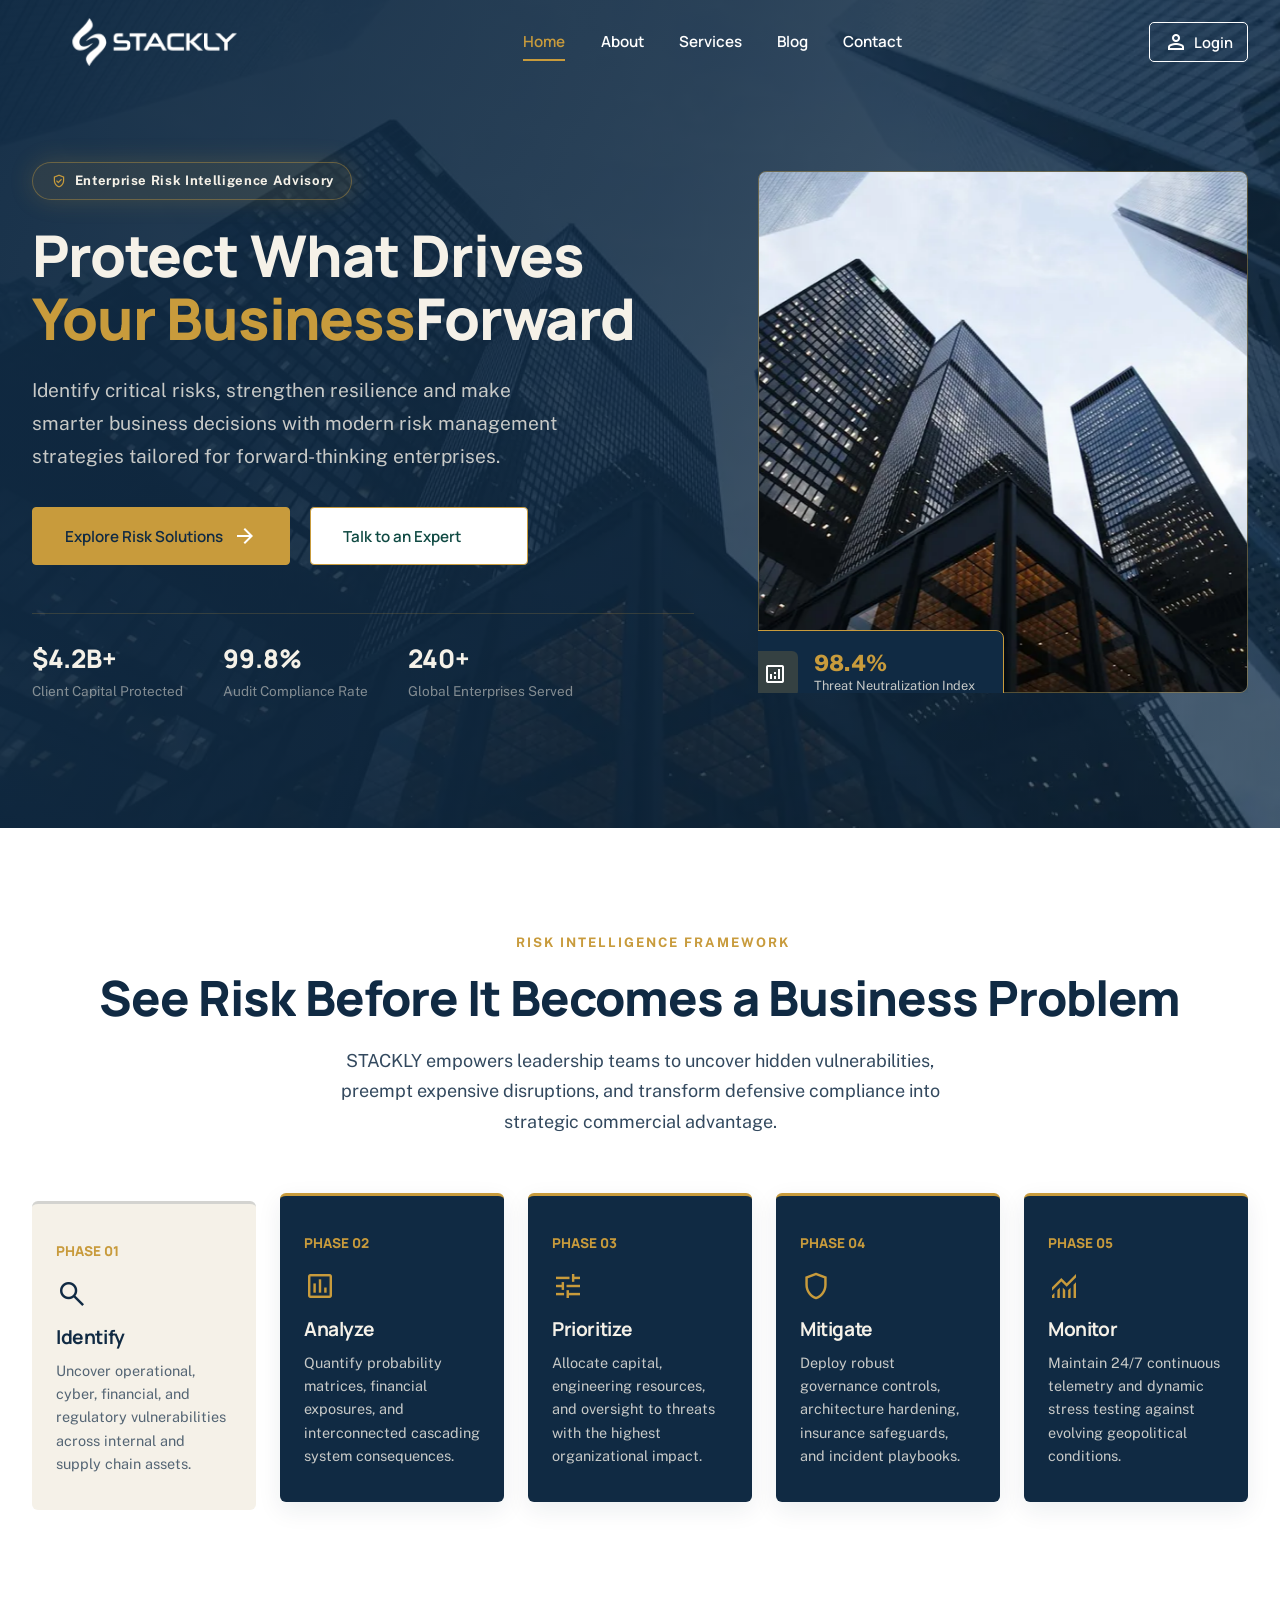
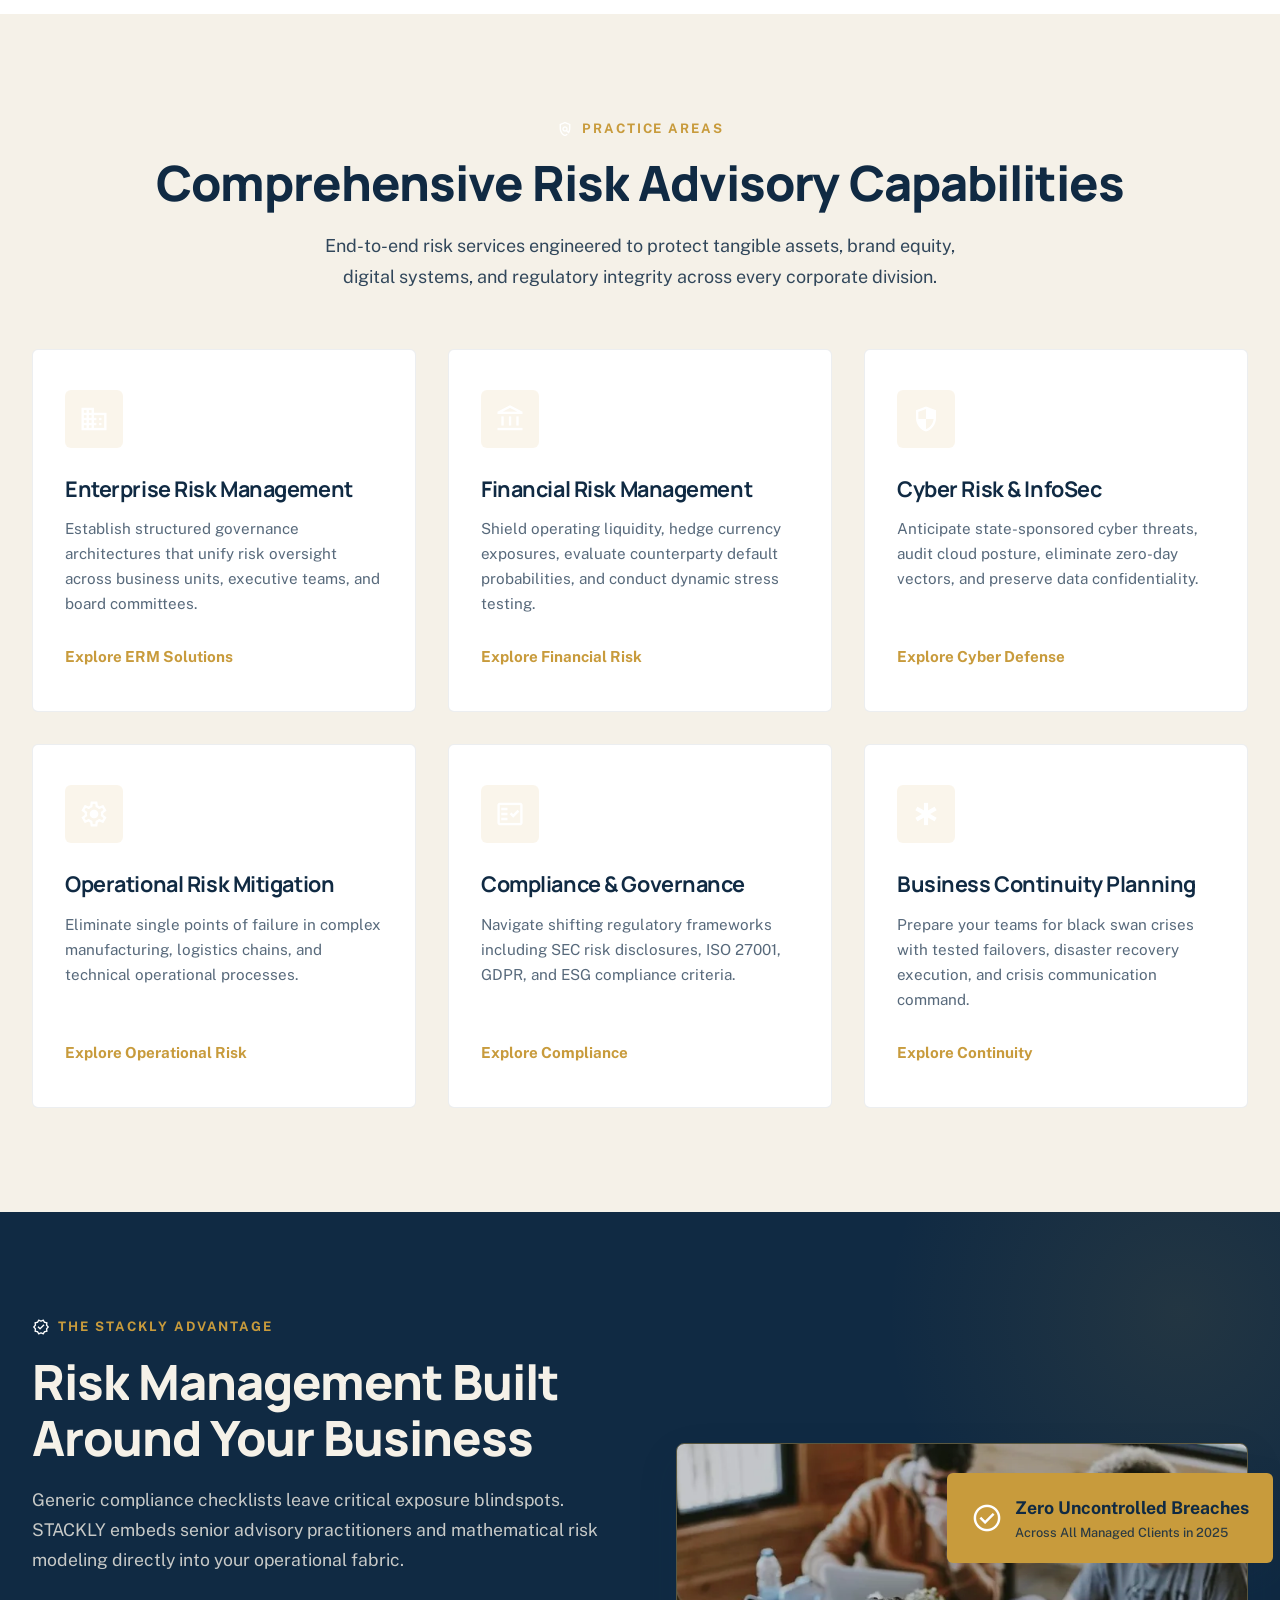
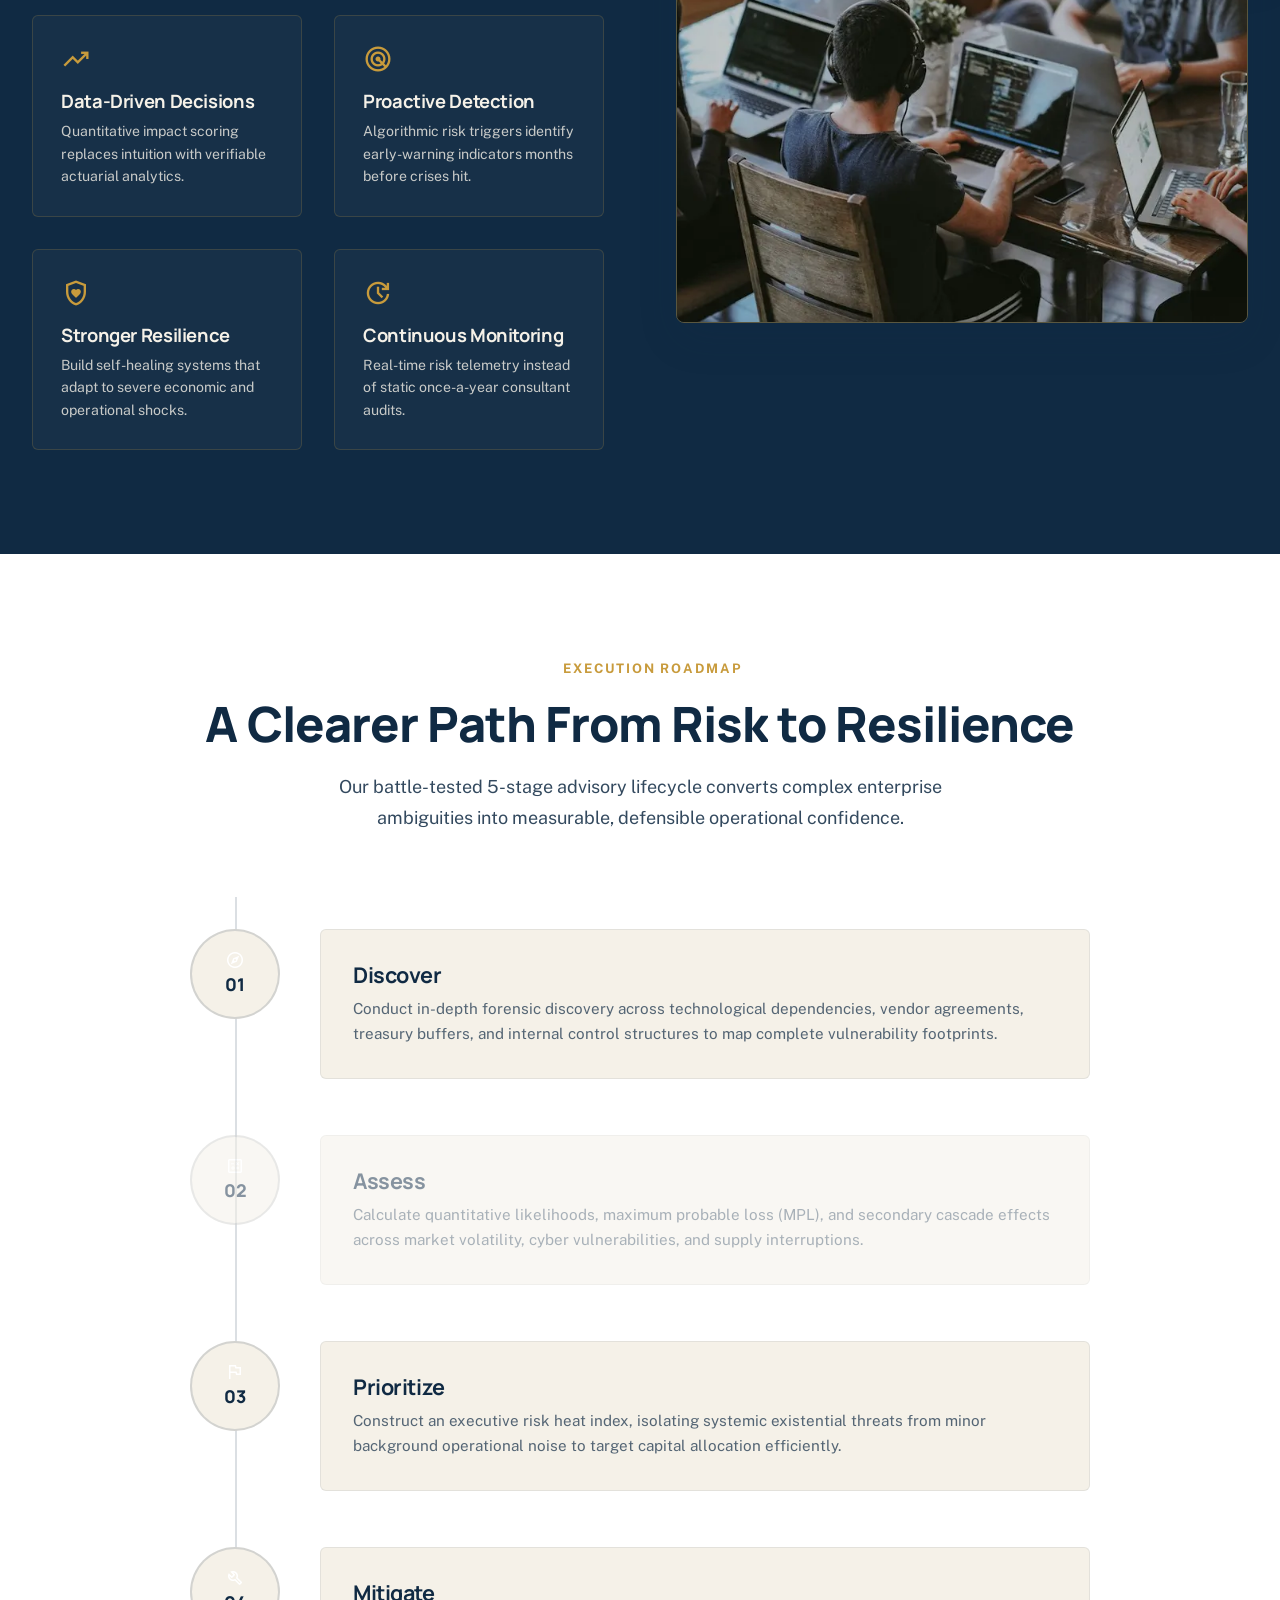
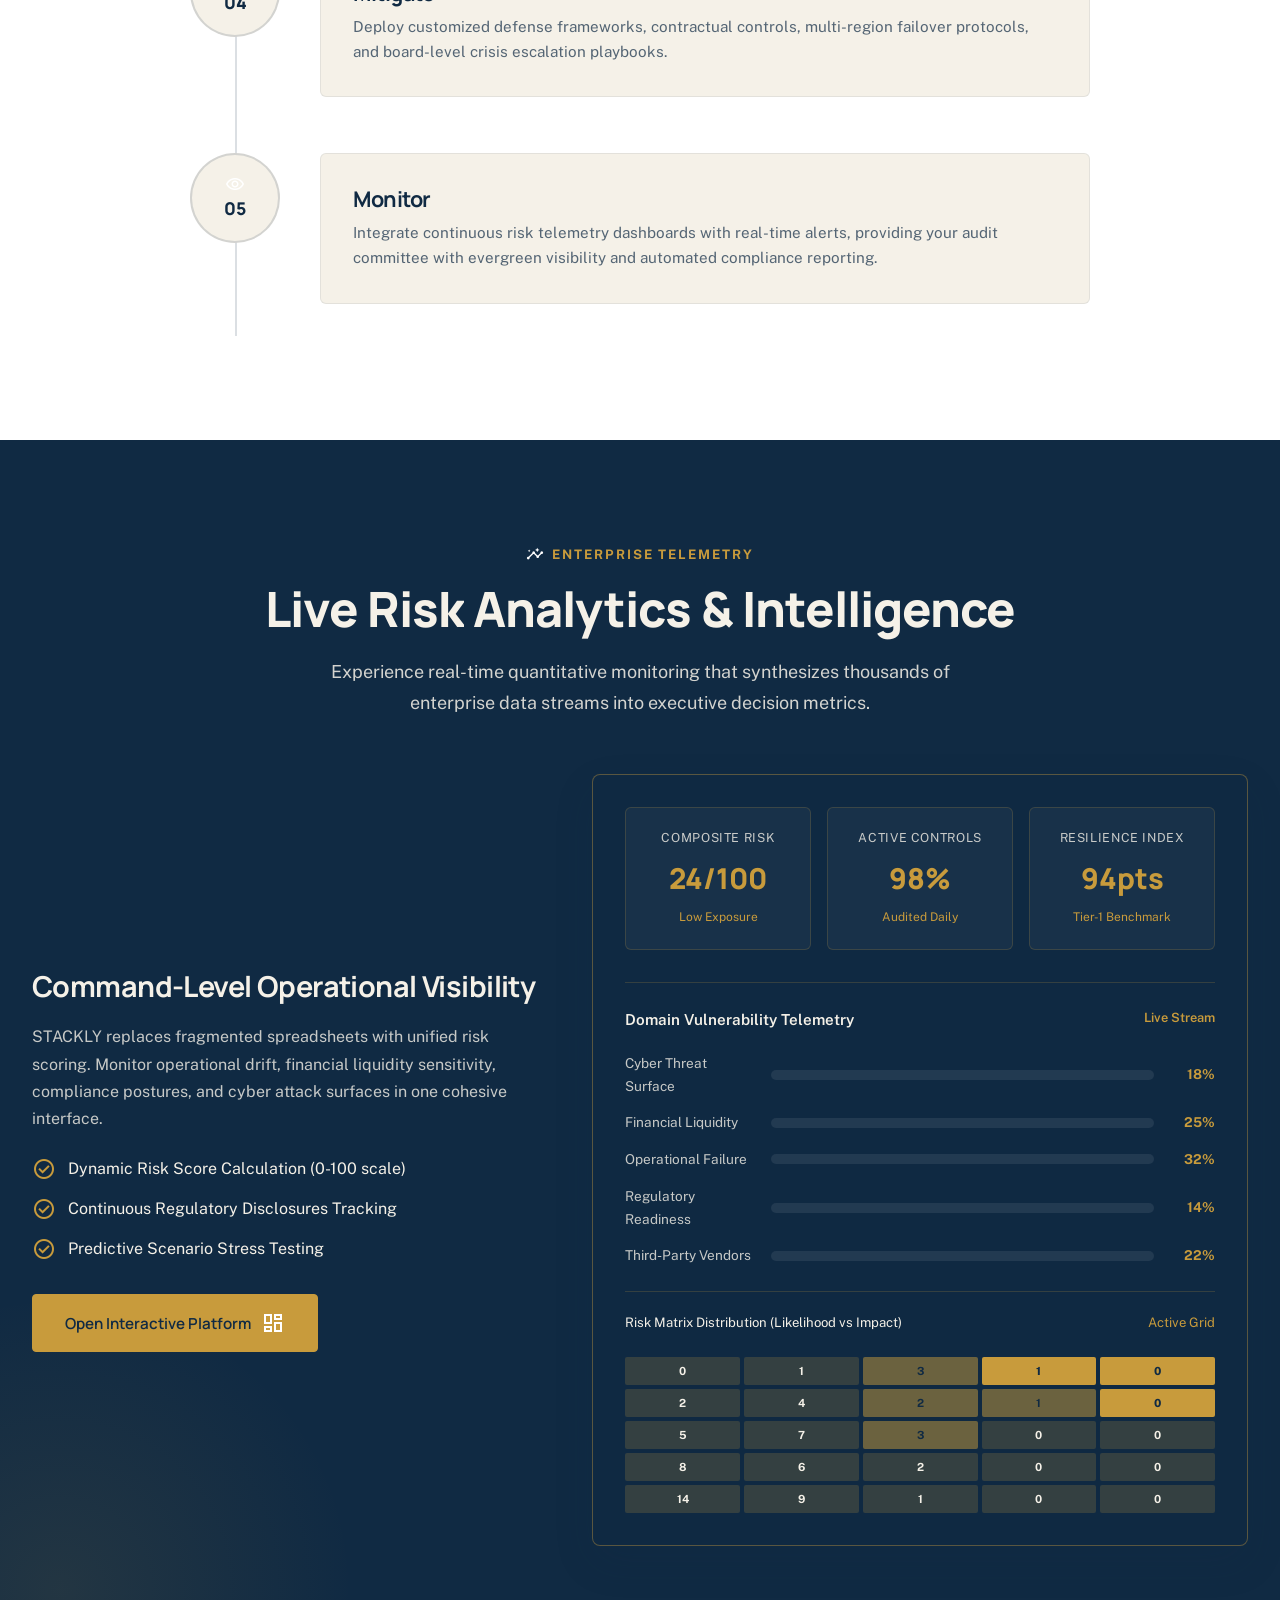
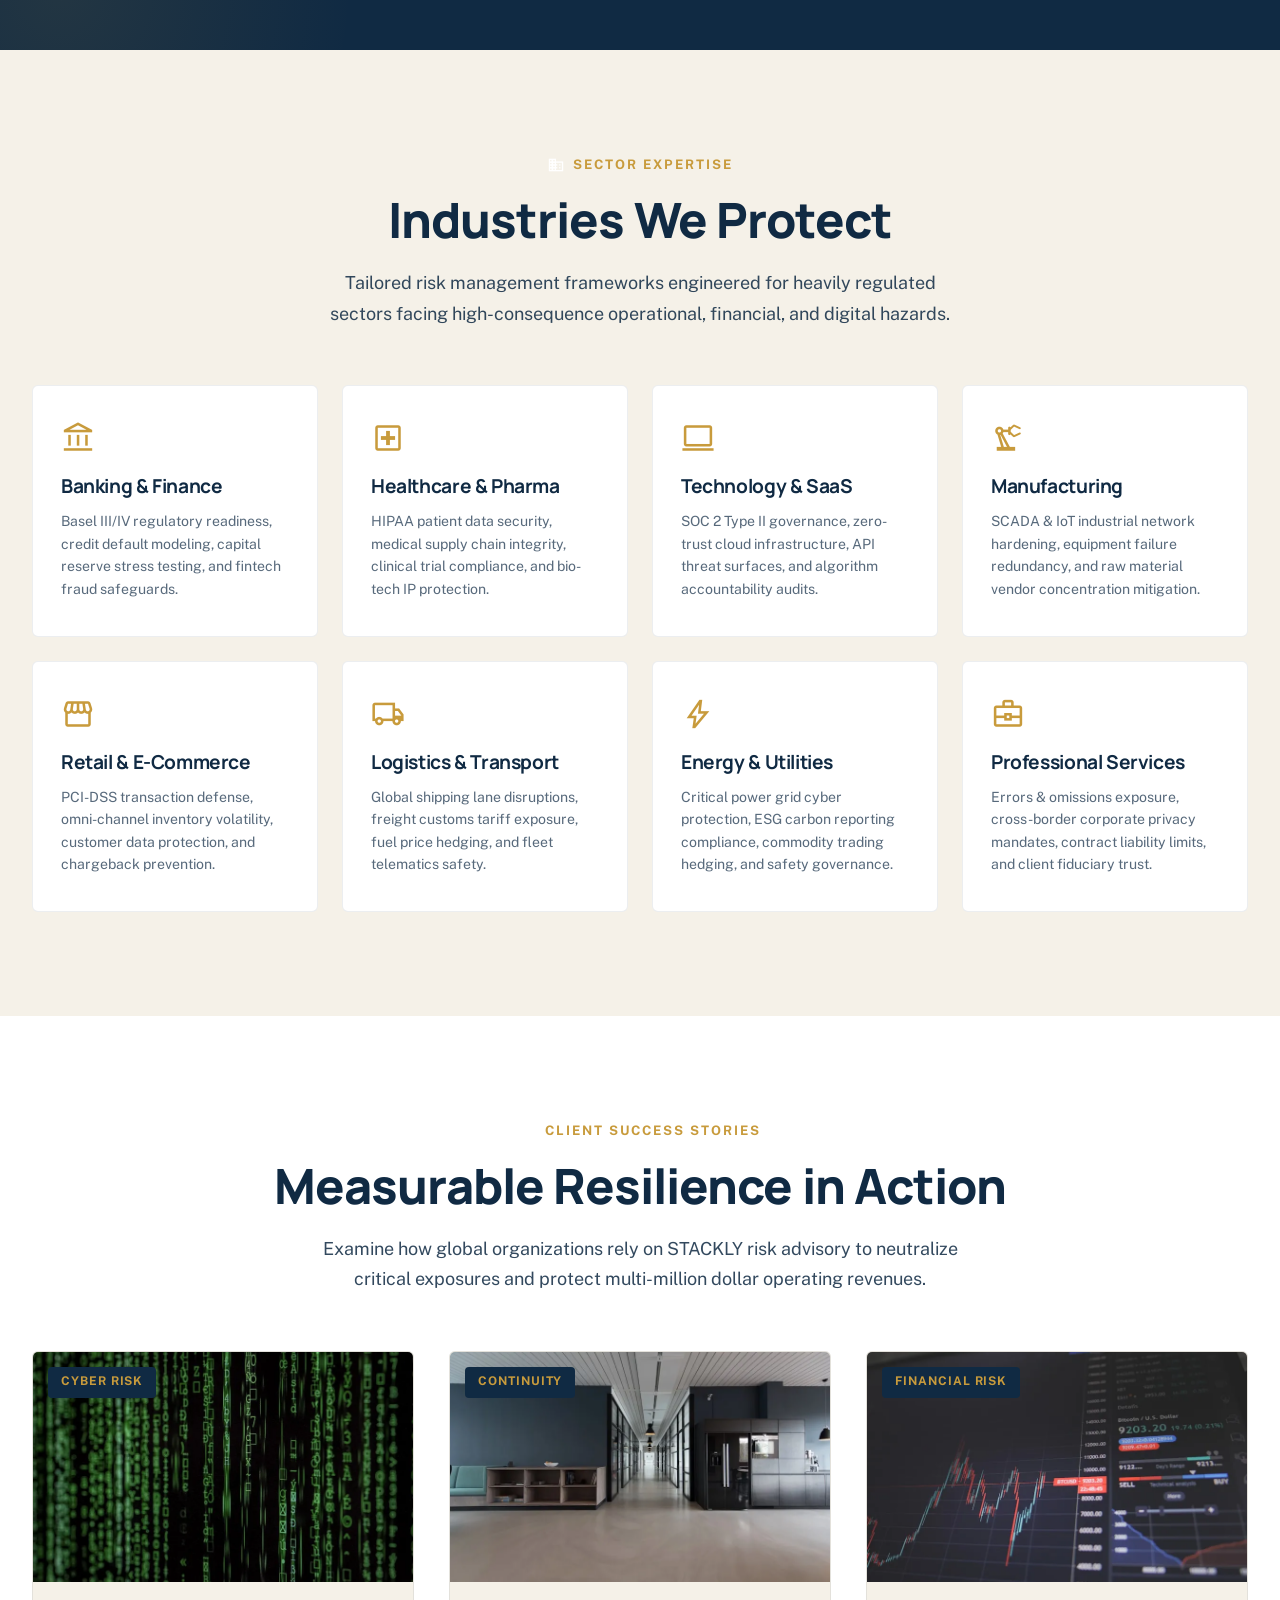
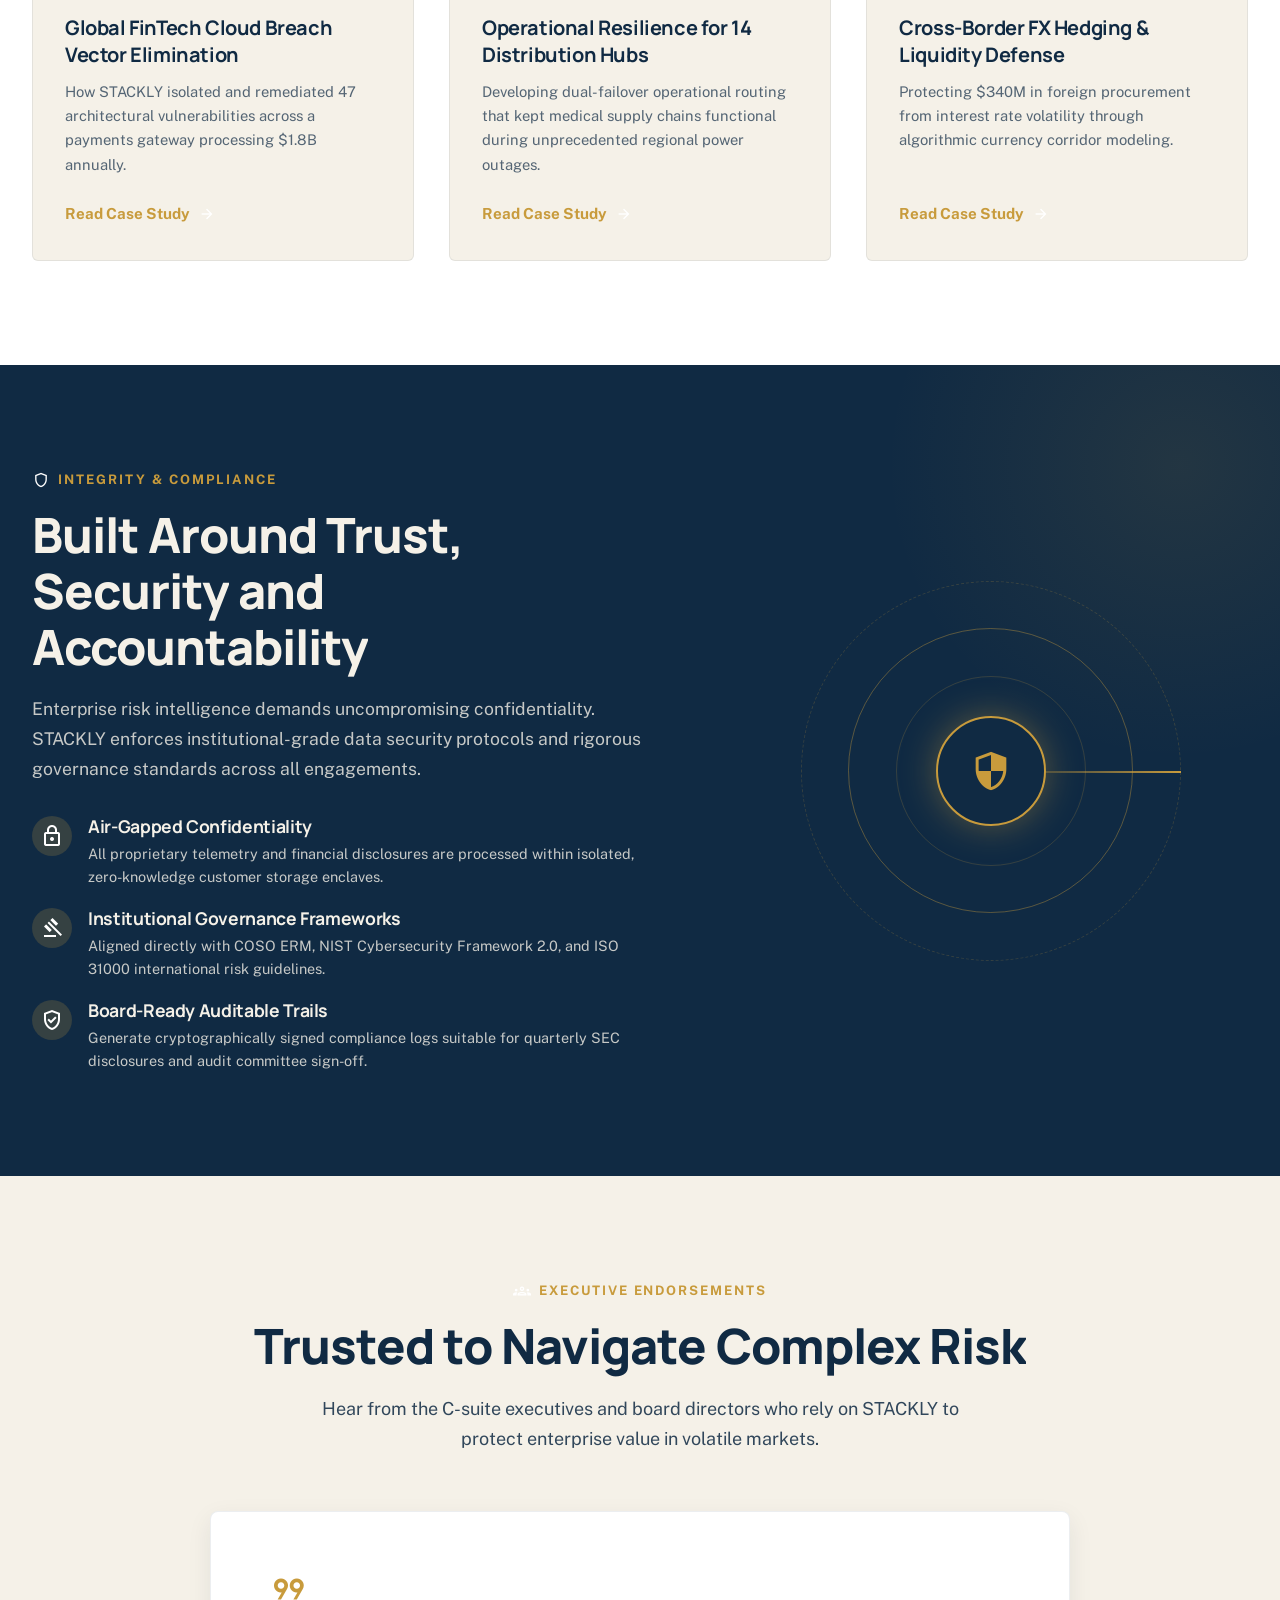
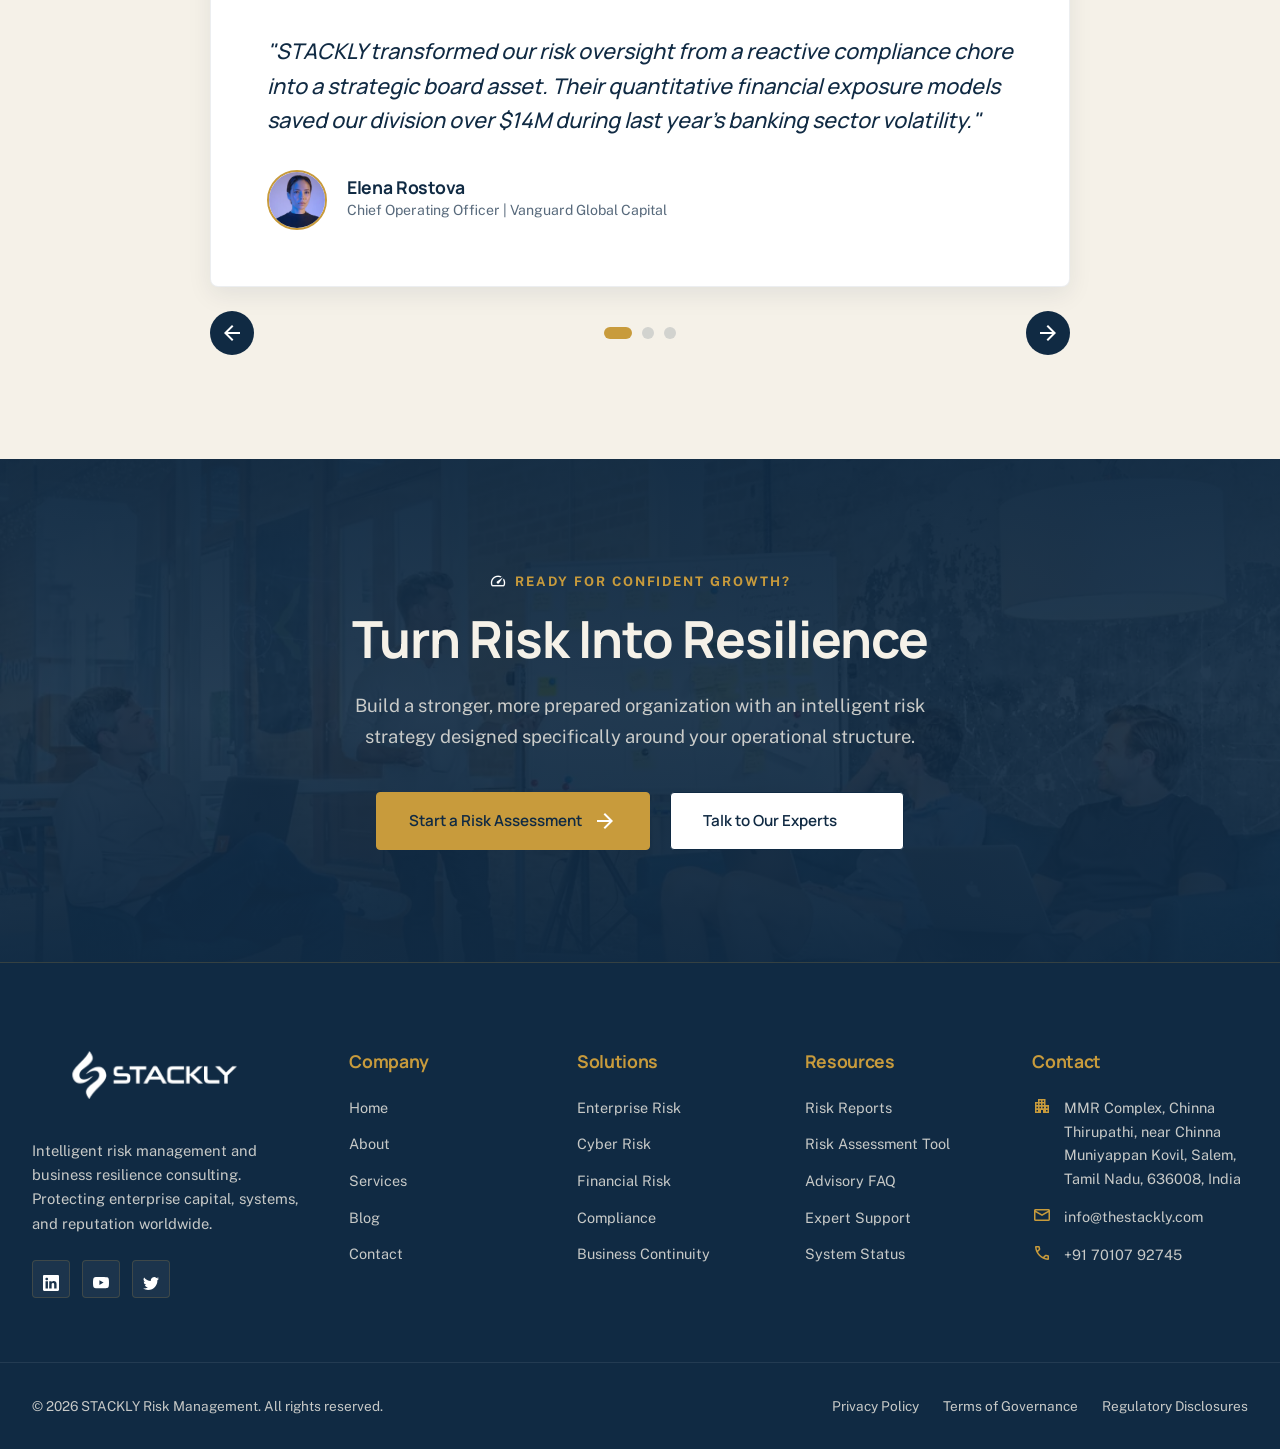
==== commit 223de6c0: "added 404" ====
--- a/index.html
+++ b/index.html
@@ -216,7 +216,7 @@
                         </div>
                         <h3 class="service-card-title">Enterprise Risk Management</h3>
                         <p class="service-text">Establish structured governance architectures that unify risk oversight across business units, executive teams, and board committees.</p>
-                        <a href="./services.html#erm" class="btn-text">
+                        <a href="./404.html" class="btn-text">
                             <span>Explore ERM Solutions</span>
                             <span class="material-symbols-outlined">arrow_forward</span>
                         </a>
@@ -229,7 +229,7 @@
                         </div>
                         <h3 class="service-card-title">Financial Risk Management</h3>
                         <p class="service-text">Shield operating liquidity, hedge currency exposures, evaluate counterparty default probabilities, and conduct dynamic stress testing.</p>
-                        <a href="./services.html#financial" class="btn-text">
+                        <a href="./404.html" class="btn-text">
                             <span>Explore Financial Risk</span>
                             <span class="material-symbols-outlined">arrow_forward</span>
                         </a>
@@ -242,7 +242,7 @@
                         </div>
                         <h3 class="service-card-title">Cyber Risk &amp; InfoSec</h3>
                         <p class="service-text">Anticipate state-sponsored cyber threats, audit cloud posture, eliminate zero-day vectors, and preserve data confidentiality.</p>
-                        <a href="./services.html#cyber" class="btn-text">
+                        <a href="./404.html" class="btn-text">
                             <span>Explore Cyber Defense</span>
                             <span class="material-symbols-outlined">arrow_forward</span>
                         </a>
@@ -255,7 +255,7 @@
                         </div>
                         <h3 class="service-card-title">Operational Risk Mitigation</h3>
                         <p class="service-text">Eliminate single points of failure in complex manufacturing, logistics chains, and technical operational processes.</p>
-                        <a href="./services.html#operational" class="btn-text">
+                        <a href="./404.html" class="btn-text">
                             <span>Explore Operational Risk</span>
                             <span class="material-symbols-outlined">arrow_forward</span>
                         </a>
@@ -268,7 +268,7 @@
                         </div>
                         <h3 class="service-card-title">Compliance &amp; Governance</h3>
                         <p class="service-text">Navigate shifting regulatory frameworks including SEC risk disclosures, ISO 27001, GDPR, and ESG compliance criteria.</p>
-                        <a href="./services.html#compliance" class="btn-text">
+                        <a href="./404.html" class="btn-text">
                             <span>Explore Compliance</span>
                             <span class="material-symbols-outlined">arrow_forward</span>
                         </a>
@@ -281,7 +281,7 @@
                         </div>
                         <h3 class="service-card-title">Business Continuity Planning</h3>
                         <p class="service-text">Prepare your teams for black swan crises with tested failovers, disaster recovery execution, and crisis communication command.</p>
-                        <a href="./services.html#continuity" class="btn-text">
+                        <a href="./404.html" class="btn-text">
                             <span>Explore Continuity</span>
                             <span class="material-symbols-outlined">arrow_forward</span>
                         </a>
@@ -455,12 +455,11 @@
                                 <span>Predictive Scenario Stress Testing</span>
                             </li>
                         </ul>
-                        <a href="./user-dashboard.html" class="btn btn-primary">
+                        <a href="./404.html" class="btn btn-primary">
                             <span>Open Interactive Platform</span>
                             <span class="material-symbols-outlined">dashboard</span>
                         </a>
                     </div>
-
                     <!-- Enterprise Analytics UI Card -->
                     <div class="analytics-dashboard-frame clip-reveal">
                         <div class="analytics-metrics-row">
@@ -660,7 +659,7 @@
                         <div class="case-content">
                             <h3 class="case-title">Global FinTech Cloud Breach Vector Elimination</h3>
                             <p class="case-excerpt">How STACKLY isolated and remediated 47 architectural vulnerabilities across a payments gateway processing $1.8B annually.</p>
-                            <a href="./blog.html#insight-cyber" class="btn-text">
+                            <a href="./404.html" class="btn-text">
                                 <span>Read Case Study</span>
                                 <span class="material-symbols-outlined">arrow_forward</span>
                             </a>
@@ -676,7 +675,7 @@
                         <div class="case-content">
                             <h3 class="case-title">Operational Resilience for 14 Distribution Hubs</h3>
                             <p class="case-excerpt">Developing dual-failover operational routing that kept medical supply chains functional during unprecedented regional power outages.</p>
-                            <a href="./blog.html#insight-continuity" class="btn-text">
+                            <a href="./404.html" class="btn-text">
                                 <span>Read Case Study</span>
                                 <span class="material-symbols-outlined">arrow_forward</span>
                             </a>
@@ -692,7 +691,7 @@
                         <div class="case-content">
                             <h3 class="case-title">Cross-Border FX Hedging &amp; Liquidity Defense</h3>
                             <p class="case-excerpt">Protecting $340M in foreign procurement from interest rate volatility through algorithmic currency corridor modeling.</p>
-                            <a href="./blog.html#insight-finance" class="btn-text">
+                            <a href="./404.html" class="btn-text">
                                 <span>Read Case Study</span>
                                 <span class="material-symbols-outlined">arrow_forward</span>
                             </a>
@@ -879,13 +878,19 @@
                 </p>
                 <div class="footer-socials">
                     <a href="./404.html" class="footer-social-link" aria-label="LinkedIn">
-                        <span class="material-symbols-outlined">public</span>
+                        <span class="material-symbols-outlined"><svg xmlns="http://www.w3.org/2000/svg" width="16" height="16" fill="currentColor" class="bi bi-linkedin" viewBox="0 0 16 16">
+  <path d="M0 1.146C0 .513.526 0 1.175 0h13.65C15.474 0 16 .513 16 1.146v13.708c0 .633-.526 1.146-1.175 1.146H1.175C.526 16 0 15.487 0 14.854zm4.943 12.248V6.169H2.542v7.225zm-1.2-8.212c.837 0 1.358-.554 1.358-1.248-.015-.709-.52-1.248-1.342-1.248S2.4 3.226 2.4 3.934c0 .694.521 1.248 1.327 1.248zm4.908 8.212V9.359c0-.216.016-.432.08-.586.173-.431.568-.878 1.232-.878.869 0 1.216.662 1.216 1.634v3.865h2.401V9.25c0-2.22-1.184-3.252-2.764-3.252-1.274 0-1.845.7-2.165 1.193v.025h-.016l.016-.025V6.169h-2.4c.03.678 0 7.225 0 7.225z"/>
+</svg></span>
                     </a>
                     <a href="./404.html" class="footer-social-link" aria-label="Security Portal">
-                        <span class="material-symbols-outlined">shield</span>
+                        <span class="material-symbols-outlined"><svg xmlns="http://www.w3.org/2000/svg" width="16" height="16" fill="currentColor" class="bi bi-youtube" viewBox="0 0 16 16">
+  <path d="M8.051 1.999h.089c.822.003 4.987.033 6.11.335a2.01 2.01 0 0 1 1.415 1.42c.101.38.172.883.22 1.402l.01.104.022.26.008.104c.065.914.073 1.77.074 1.957v.075c-.001.194-.01 1.108-.082 2.06l-.008.105-.009.104c-.05.572-.124 1.14-.235 1.558a2.01 2.01 0 0 1-1.415 1.42c-1.16.312-5.569.334-6.18.335h-.142c-.309 0-1.587-.006-2.927-.052l-.17-.006-.087-.004-.171-.007-.171-.007c-1.11-.049-2.167-.128-2.654-.26a2.01 2.01 0 0 1-1.415-1.419c-.111-.417-.185-.986-.235-1.558L.09 9.82l-.008-.104A31 31 0 0 1 0 7.68v-.123c.002-.215.01-.958.064-1.778l.007-.103.003-.052.008-.104.022-.26.01-.104c.048-.519.119-1.023.22-1.402a2.01 2.01 0 0 1 1.415-1.42c.487-.13 1.544-.21 2.654-.26l.17-.007.172-.006.086-.003.171-.007A100 100 0 0 1 7.858 2zM6.4 5.209v4.818l4.157-2.408z"/>
+</svg></span>
                     </a>
                     <a href="./404.html" class="footer-social-link" aria-label="Global Network">
-                        <span class="material-symbols-outlined">hub</span>
+                        <span class="material-symbols-outlined"><svg xmlns="http://www.w3.org/2000/svg" width="16" height="16" fill="currentColor" class="bi bi-twitter" viewBox="0 0 16 16">
+  <path d="M5.026 15c6.038 0 9.341-5.003 9.341-9.334q.002-.211-.006-.422A6.7 6.7 0 0 0 16 3.542a6.7 6.7 0 0 1-1.889.518 3.3 3.3 0 0 0 1.447-1.817 6.5 6.5 0 0 1-2.087.793A3.286 3.286 0 0 0 7.875 6.03a9.32 9.32 0 0 1-6.767-3.429 3.29 3.29 0 0 0 1.018 4.382A3.3 3.3 0 0 1 .64 6.575v.045a3.29 3.29 0 0 0 2.632 3.218 3.2 3.2 0 0 1-.865.115 3 3 0 0 1-.614-.057 3.28 3.28 0 0 0 3.067 2.277A6.6 6.6 0 0 1 .78 13.58a6 6 0 0 1-.78-.045A9.34 9.34 0 0 0 5.026 15"/>
+</svg></span>
                     </a>
                 </div>
             </div>
@@ -893,32 +898,32 @@
             <div class="footer-col">
                 <h4 class="footer-col-title">Company</h4>
                 <div class="footer-links">
-                    <a href="./about.html">About STACKLY</a>
-                    <a href="./services.html">Advisory Services</a>
-                    <a href="./blog.html">Risk Insights</a>
-                    <a href="./contact.html">Contact Us</a>
-                    <a href="./login.html">Client Portal</a>
+                    <a href="./index.html">Home</a>
+                    <a href="./about.html">About</a>
+                    <a href="./services.html">Services</a>
+                    <a href="./blog.html">Blog</a>
+                    <a href="./contact.html">Contact </a>
                 </div>
             </div>
 
             <div class="footer-col">
                 <h4 class="footer-col-title">Solutions</h4>
                 <div class="footer-links">
-                    <a href="./services.html#erm">Enterprise Risk</a>
-                    <a href="./services.html#cyber">Cyber Risk</a>
-                    <a href="./services.html#financial">Financial Risk</a>
-                    <a href="./services.html#compliance">Compliance</a>
-                    <a href="./services.html#continuity">Business Continuity</a>
+                    <a href="404.html">Enterprise Risk</a>
+                    <a href="404.html">Cyber Risk</a>
+                    <a href="404.html">Financial Risk</a>
+                    <a href="404.html">Compliance</a>
+                    <a href="404.html">Business Continuity</a>
                 </div>
             </div>
 
             <div class="footer-col">
                 <h4 class="footer-col-title">Resources</h4>
                 <div class="footer-links">
-                    <a href="./blog.html">Risk Reports</a>
-                    <a href="./user-dashboard.html">Risk Assessment Tool</a>
-                    <a href="./contact.html#faq">Advisory FAQ</a>
-                    <a href="./contact.html">Expert Support</a>
+                    <a href="./404.html">Risk Reports</a>
+                    <a href="./404.html">Risk Assessment Tool</a>
+                    <a href="./404.html">Advisory FAQ</a>
+                    <a href="./404.html">Expert Support</a>
                     <a href="./404.html">System Status</a>
                 </div>
             </div>
@@ -927,15 +932,15 @@
                 <h4 class="footer-col-title">Contact</h4>
                 <div class="footer-contact-item">
                     <span class="material-symbols-outlined">apartment</span>
-                    <span>100 Wall Street, 28th Floor, New York, NY 10005</span>
+                    <span>MMR Complex, Chinna Thirupathi, near Chinna Muniyappan Kovil, Salem, Tamil Nadu, 636008, India</span>
                 </div>
                 <div class="footer-contact-item">
                     <span class="material-symbols-outlined">mail</span>
-                    <span>advisory@stacklyrisk.com</span>
+                    <span>info@thestackly.com</span>
                 </div>
                 <div class="footer-contact-item">
                     <span class="material-symbols-outlined">call</span>
-                    <span>+1 (800) 482-7475</span>
+                    <span>+91 70107 92745</span>
                 </div>
             </div>
         </div>
--- a/css/style.css
+++ b/css/style.css
@@ -129,6 +129,7 @@
     direction: ltr;
     vertical-align: middle;
     -webkit-font-smoothing: antialiased;
+    color: white;
 }
 
 /* Layout Utilities */
@@ -260,7 +261,7 @@
 }
 
 .btn-secondary {
-    background-color: transparent;
+    background-color: white;
     color: var(--primary);
     border: 1.5px solid var(--primary);
 }
@@ -1968,13 +1969,21 @@
     background: var(--accent);
 }
 
+/* Fixed sidebar: stays pinned to the viewport; only its nav list scrolls.
+   The page content scrolls independently beside it. */
 .dashboard-sidebar {
     width: 280px;
+    height: 100vh;
+    height: 100dvh; /* respects mobile browser URL bars */
+    position: fixed;
+    top: 0;
+    left: 0;
     background: var(--primary);
     color: var(--accent);
     display: flex;
     flex-direction: column;
     flex-shrink: 0;
+    overflow: hidden;
     transition: transform 0.3s ease;
     z-index: 100;
 }
@@ -1982,6 +1991,7 @@
 .sidebar-brand {
     padding: 2rem 1.75rem;
     border-bottom: 1px solid var(--secondary-20);
+    flex-shrink: 0;
 }
 
 .sidebar-nav {
@@ -1990,6 +2000,20 @@
     display: flex;
     flex-direction: column;
     gap: 0.4rem;
+    overflow-y: auto;
+    overscroll-behavior: contain;
+    -webkit-overflow-scrolling: touch;
+    scrollbar-width: thin;
+    scrollbar-color: rgba(200, 155, 60, 0.35) transparent;
+}
+
+.sidebar-nav::-webkit-scrollbar {
+    width: 5px;
+}
+
+.sidebar-nav::-webkit-scrollbar-thumb {
+    background: rgba(200, 155, 60, 0.35);
+    border-radius: 4px;
 }
 
 .sidebar-link {
@@ -2017,6 +2041,7 @@
 .sidebar-footer {
     padding: 1.5rem;
     border-top: 1px solid var(--secondary-20);
+    flex-shrink: 0;
 }
 
 .sidebar-user {
@@ -2051,9 +2076,61 @@
 
 .dashboard-main {
     flex-grow: 1;
+    min-width: 0;
+    margin-left: 280px;
     display: flex;
     flex-direction: column;
+    /* The main column is its own scroll container: the topbar can stay
+       pinned and the page content scrolls beneath it on every screen size. */
+    height: 100vh;
+    height: 100dvh;
+    overflow-y: auto;
     overflow-x: hidden;
+    -webkit-overflow-scrolling: touch;
+}
+
+/* Click-away backdrop shown when the sidebar drawer is open on mobile/tablet */
+.sidebar-overlay {
+    display: none;
+    position: fixed;
+    inset: 0;
+    background: rgba(10, 20, 33, 0.55);
+    backdrop-filter: blur(2px);
+    opacity: 0;
+    transition: opacity 0.3s ease;
+    z-index: 95;
+}
+
+.sidebar-overlay.visible {
+    opacity: 1;
+}
+
+body.sidebar-open {
+    overflow: hidden;
+}
+
+/* Hamburger only appears when the sidebar is an off-canvas drawer */
+.dashboard-sidebar-toggle {
+    display: none;
+    align-items: center;
+    justify-content: center;
+}
+
+/* Compact brand shown in the topbar on small screens */
+.topbar-mobile-brand {
+    display: none;
+    align-items: center;
+    gap: 0.6rem;
+    font-family: var(--font-heading);
+    font-weight: 800;
+    font-size: 1rem;
+    color: var(--primary);
+    white-space: nowrap;
+}
+
+.topbar-mobile-brand .material-symbols-outlined {
+    font-size: 22px;
+    color: var(--secondary);
 }
 
 .dashboard-topbar {
@@ -2063,7 +2140,11 @@
     display: flex;
     align-items: center;
     justify-content: space-between;
-    padding: 0 2.5rem;
+    padding: 1.5rem 2.5rem;
+    /* Pinned while .dashboard-main scrolls */
+    position: sticky;
+    top: 0;
+    z-index: 50;
 }
 
 .dashboard-content {
@@ -2125,6 +2206,7 @@
 
 .data-table-wrap {
     overflow-x: auto;
+    -webkit-overflow-scrolling: touch;
     margin-top: 1.5rem;
 }
 
@@ -2142,6 +2224,7 @@
     font-family: var(--font-heading);
     font-weight: 700;
     border-bottom: 2px solid var(--primary-15);
+    white-space: nowrap;
 }
 
 .data-table td {
@@ -2373,12 +2456,8 @@
     .industries-grid {
         grid-template-columns: repeat(2, 1fr);
     }
-    .dashboard-layout {
-        flex-direction: column;
-    }
-    .dashboard-sidebar {
-        width: 100%;
-    }
+    /* Dashboard responsive behavior lives in the dedicated block
+       near the dashboard styles (off-canvas drawer + overlay). */
 }
 
 @media (max-width: 768px) {
@@ -2533,7 +2612,7 @@
     color: var(--accent);
 }
 .hero-section .btn-secondary {
-    color: var(--accent);
+    color: #104a43;
     border-color: var(--secondary);
 }
 .hero-section .btn-secondary:hover {
@@ -3234,3 +3313,99 @@
         background-attachment: scroll;
     }
 }
+
+/* ==========================================================================
+   19. DASHBOARD RESPONSIVE LAYER (User & Admin)
+   Loaded last so it wins the cascade over the global media queries.
+   Mobile/tablet: sidebar becomes an off-canvas drawer; content takes the
+   full width and scrolls with the page. Only the drawer's own nav list
+   scrolls internally. Desktop: sidebar is fixed; content scrolls beside it.
+   ========================================================================== */
+@media (max-width: 1024px) {
+    .dashboard-sidebar {
+        transform: translateX(-100%);
+        box-shadow: 0 0 30px rgba(10, 20, 33, 0.35);
+    }
+    .dashboard-sidebar.open {
+        transform: translateX(0);
+    }
+    .dashboard-main {
+        margin-left: 0;
+    }
+    .dashboard-sidebar-toggle {
+        display: inline-flex !important;
+    }
+    .topbar-mobile-brand {
+        display: inline-flex;
+    }
+    /* Tablet already gets crowded: drop the role badge and public-site
+       link; the sidebar logo still navigates home. */
+    .topbar-role-badge,
+    .topbar-public-link {
+        display: none !important;
+    }
+    .sidebar-overlay.show {
+        display: block;
+    }
+    body.sidebar-open .sidebar-overlay {
+        opacity: 1;
+    }
+    /* Side-by-side chart/matrix rows collapse to a single column.
+       (.stats-grid already collapses via the base media queries above.) */
+    .dashboard-split-grid {
+        grid-template-columns: 1fr !important;
+    }
+}
+
+@media (max-width: 768px) {
+    /* Topbar: hamburger + compact brand + notification icon only.
+       Page title and Sign Out are hidden to keep one clean row. */
+    .topbar-title,
+    .topbar-signout {
+        display: none !important;
+    }
+    .dashboard-topbar {
+        min-height: 60px;
+        height: auto;
+        padding: 0.6rem 1rem;
+        gap: 0.75rem;
+    }
+    .dashboard-topbar .topbar-actions {
+        margin-left: auto;
+    }
+    .data-card {
+        padding: 1.25rem;
+    }
+    .data-table th,
+    .data-table td {
+        padding: 0.7rem 0.85rem;
+        font-size: 0.85rem;
+    }
+    .stat-card {
+        padding: 1.25rem;
+    }
+    .interactive-risk-matrix .matrix-cell-interactive {
+        height: 30px;
+        font-size: 0.62rem;
+    }
+    .bar-label {
+        width: 96px;
+        font-size: 0.72rem;
+    }
+}
+
+
+.map-section { width: 100%; position: relative; background: #e8e6df; }
+.map-address {
+  width: 100%; min-height: 31px; display: flex; align-items: center; justify-content: center;
+  padding: 7px 20px; background: #29292e; color: #eee; font-family: var(--sans);
+  font-size: 11px; line-height: 1.3; text-align: center; border-radius: 0 0 6px 6px; position: relative; z-index: 2;
+}
+.map-container { width: 100%; height: 390px; overflow: hidden; background: #e8e6df; }
+.map-container iframe { width: 100%; height: 100%; display: block; border: 0; }
+.map-address {
+  transition: background 0.3s ease, color 0.3s ease;
+}
+.map-section:hover .map-address {
+  background: #1e1e22;
+  color: var(--gold-light);
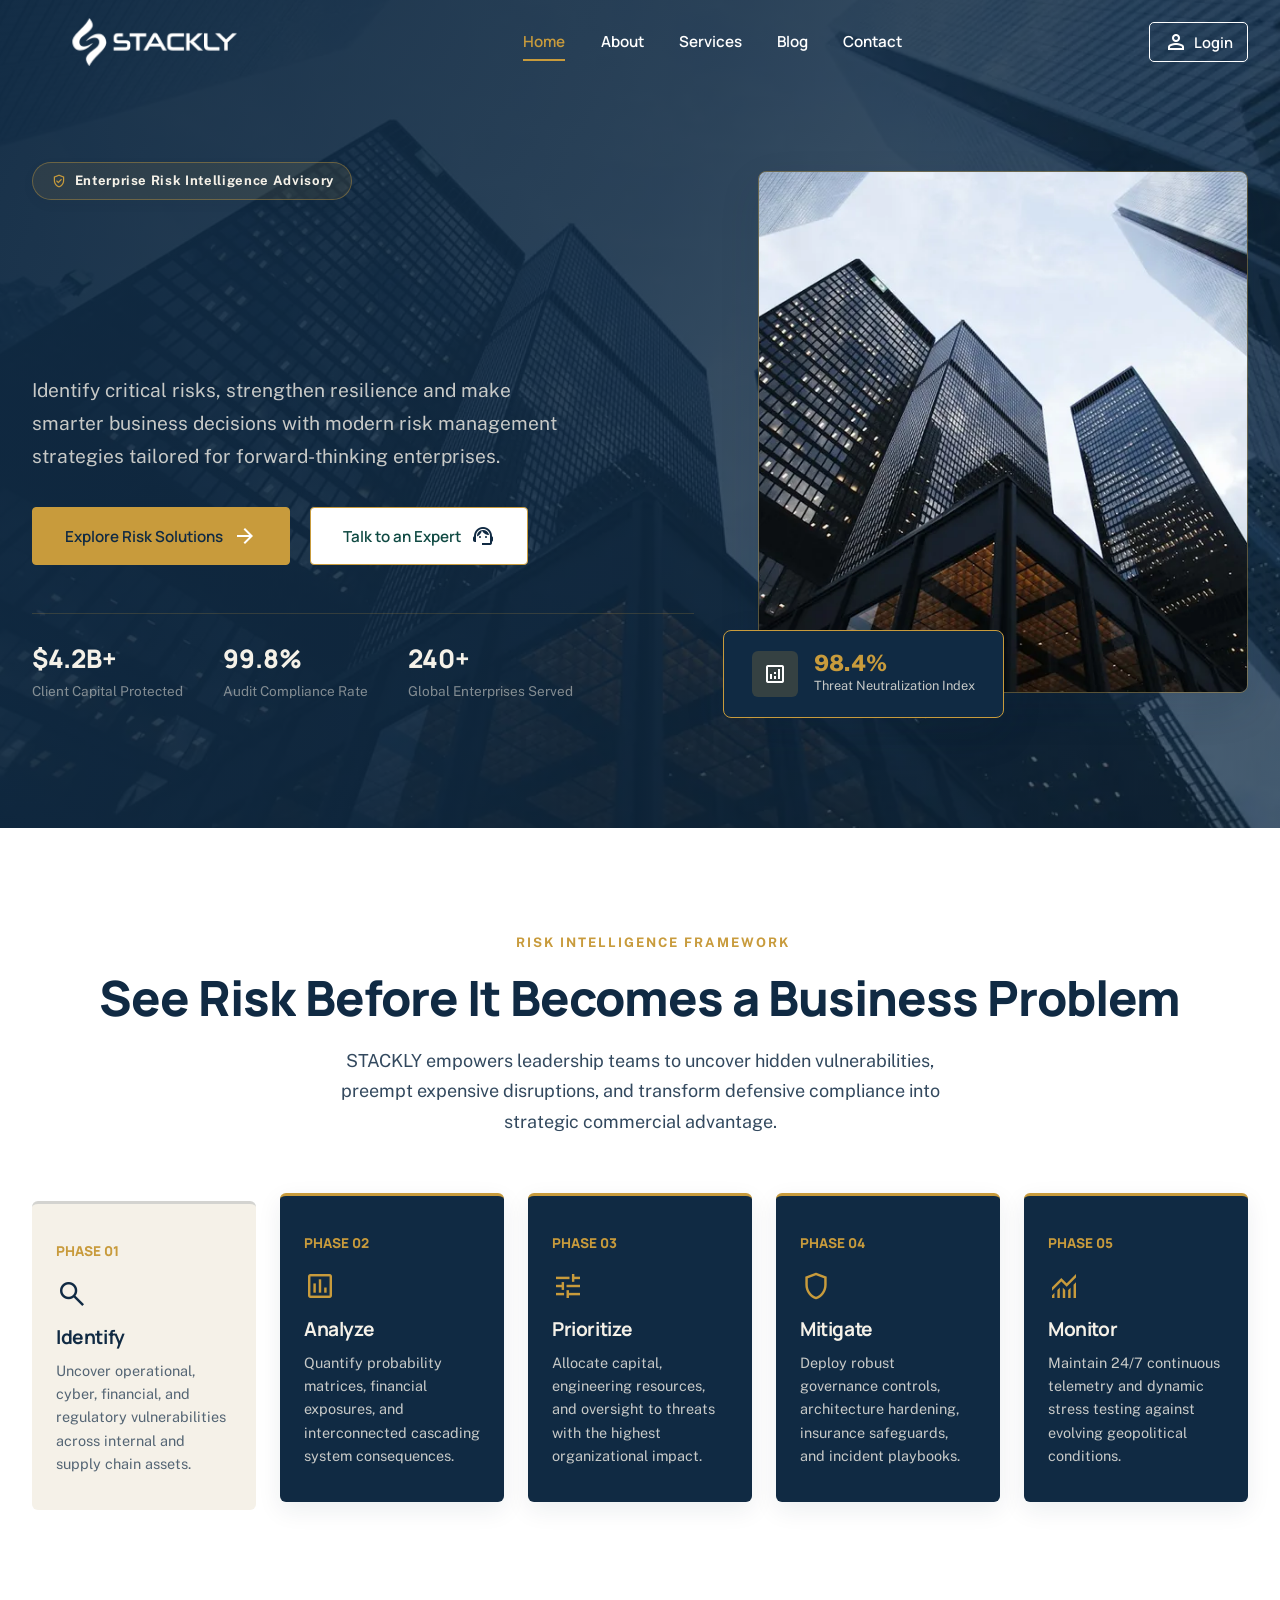
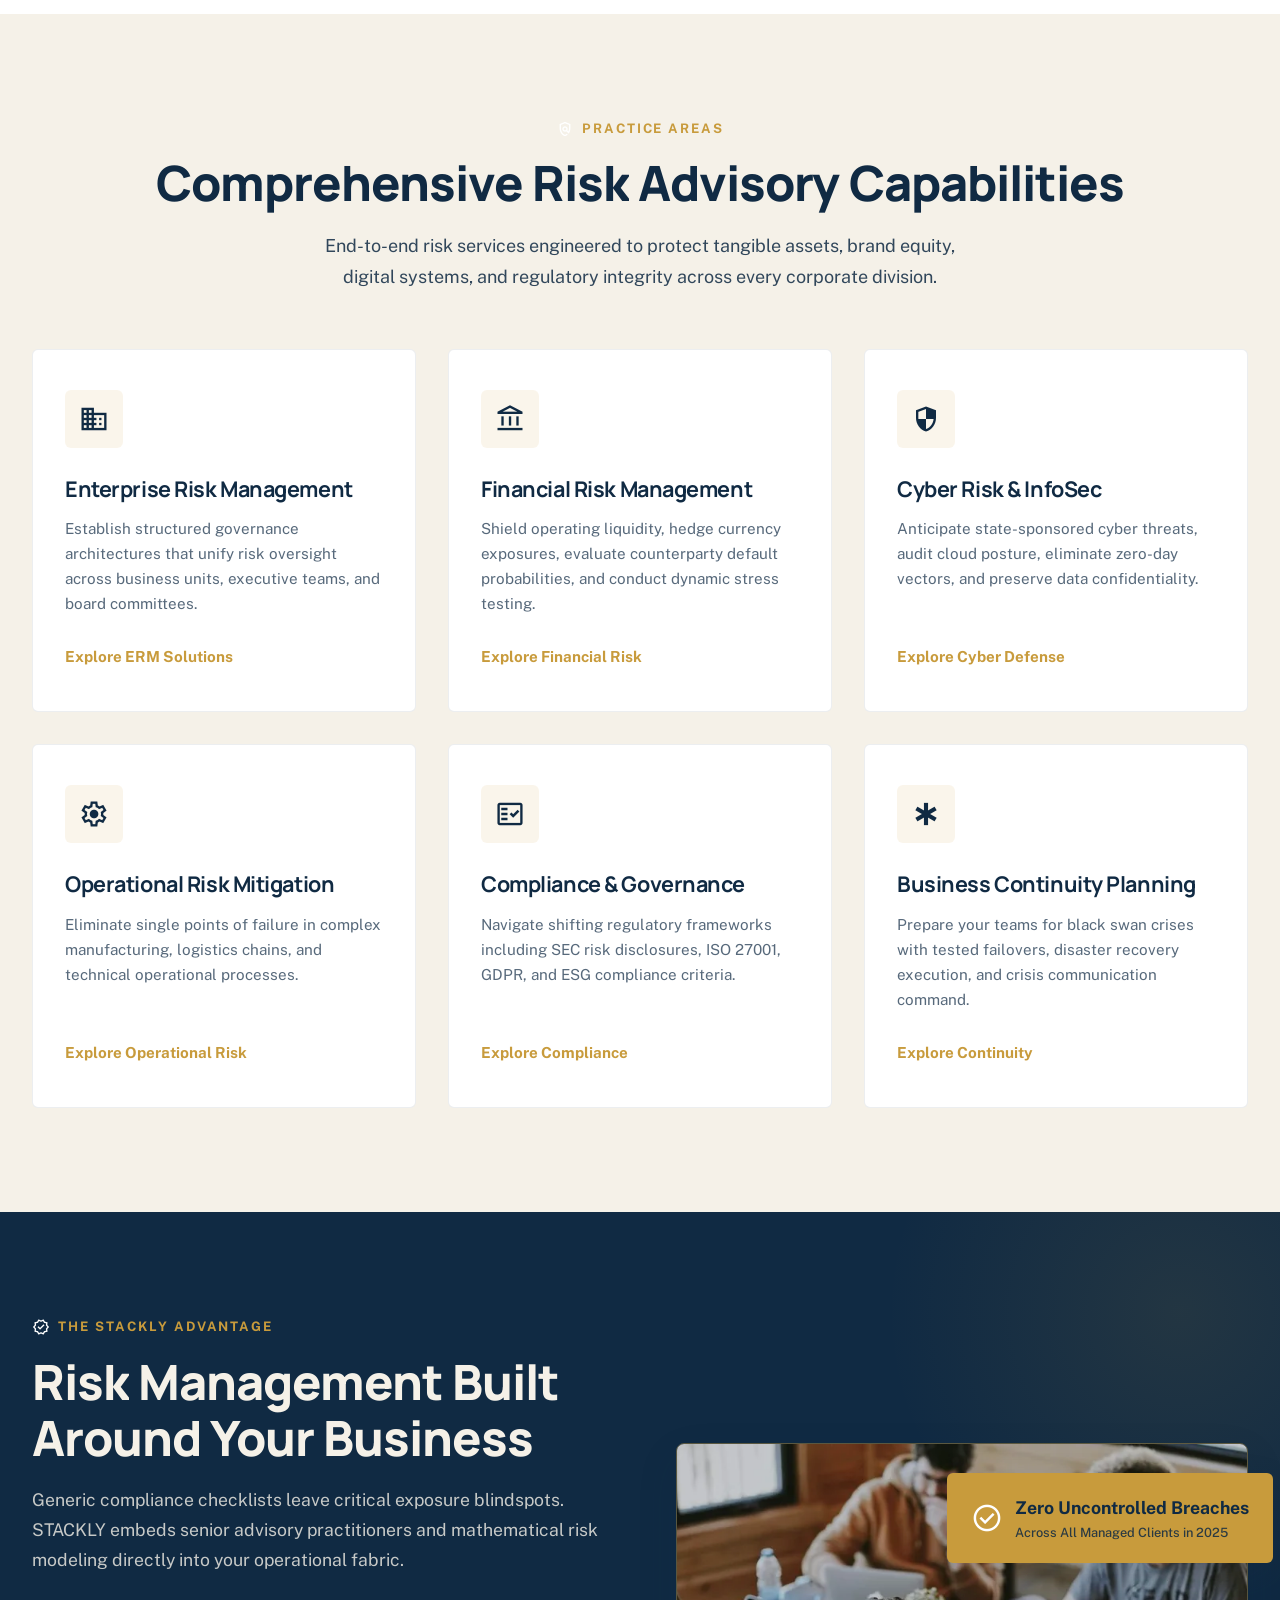
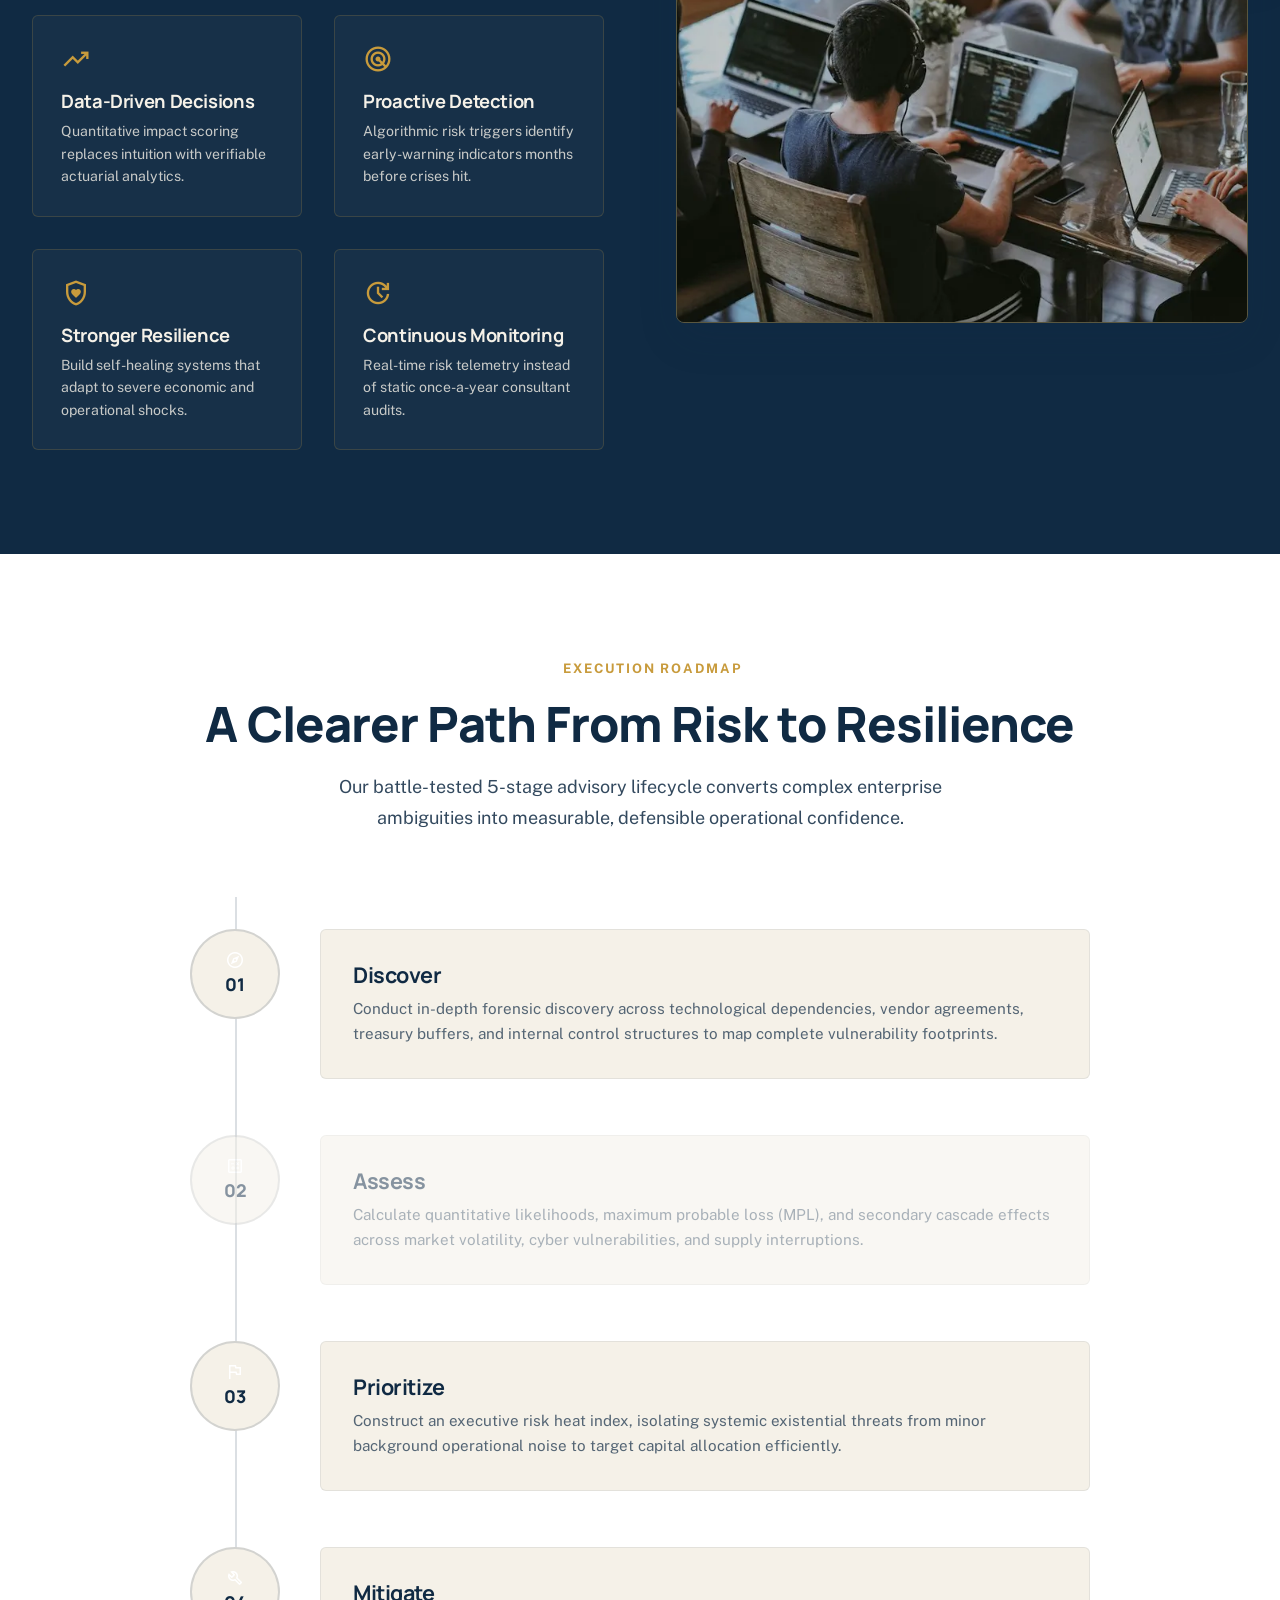
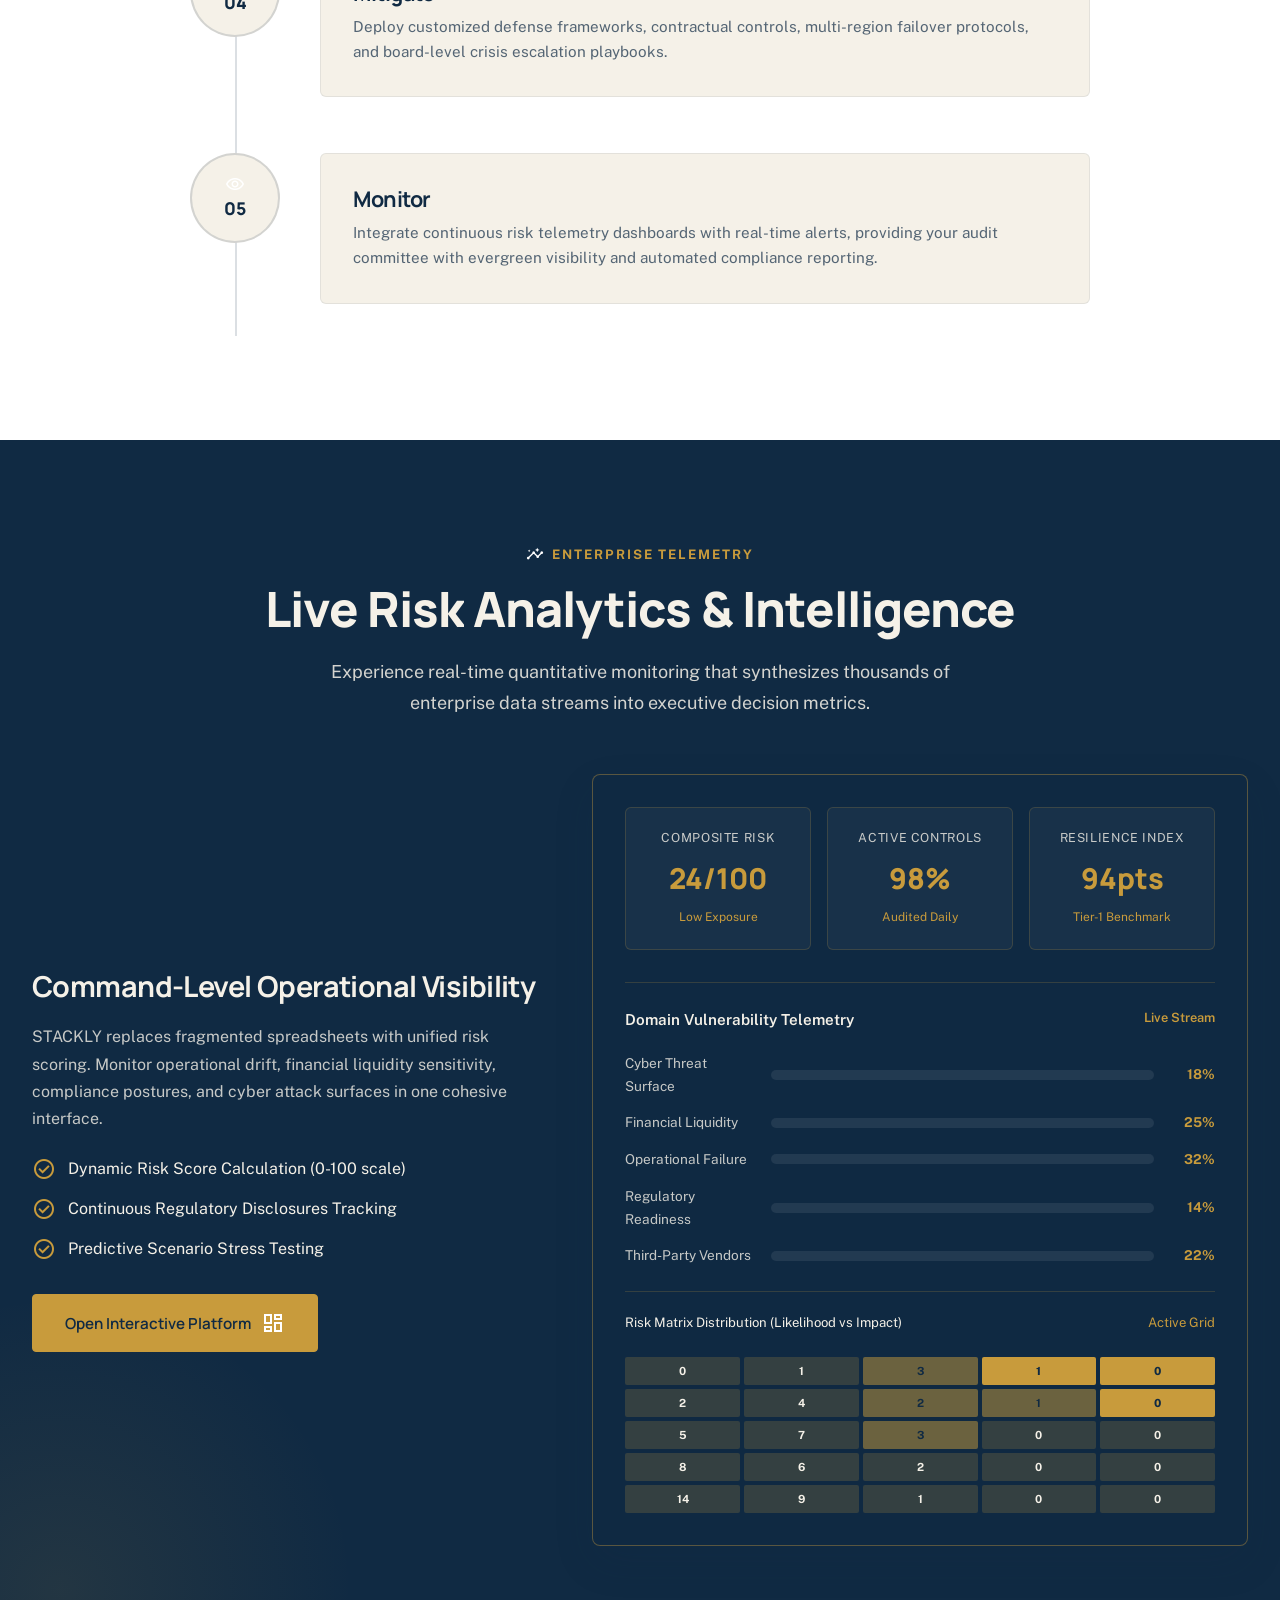
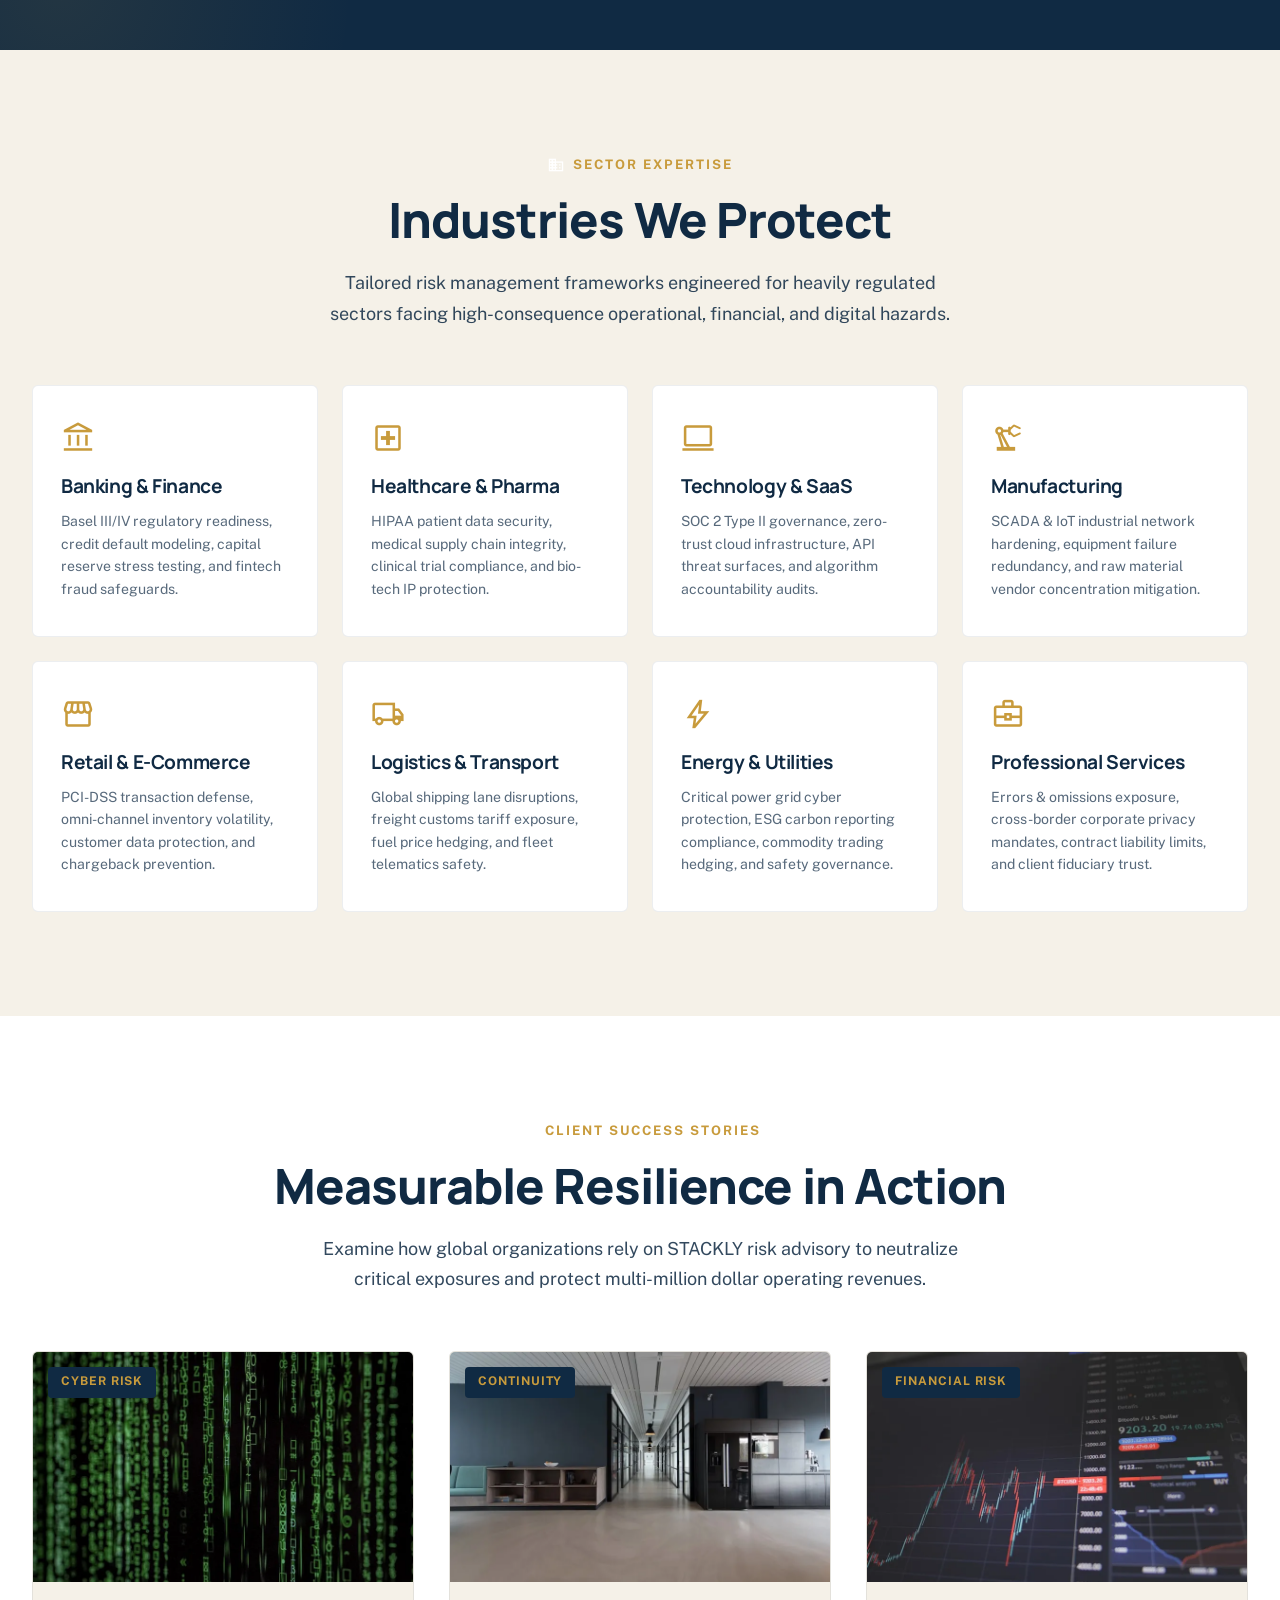
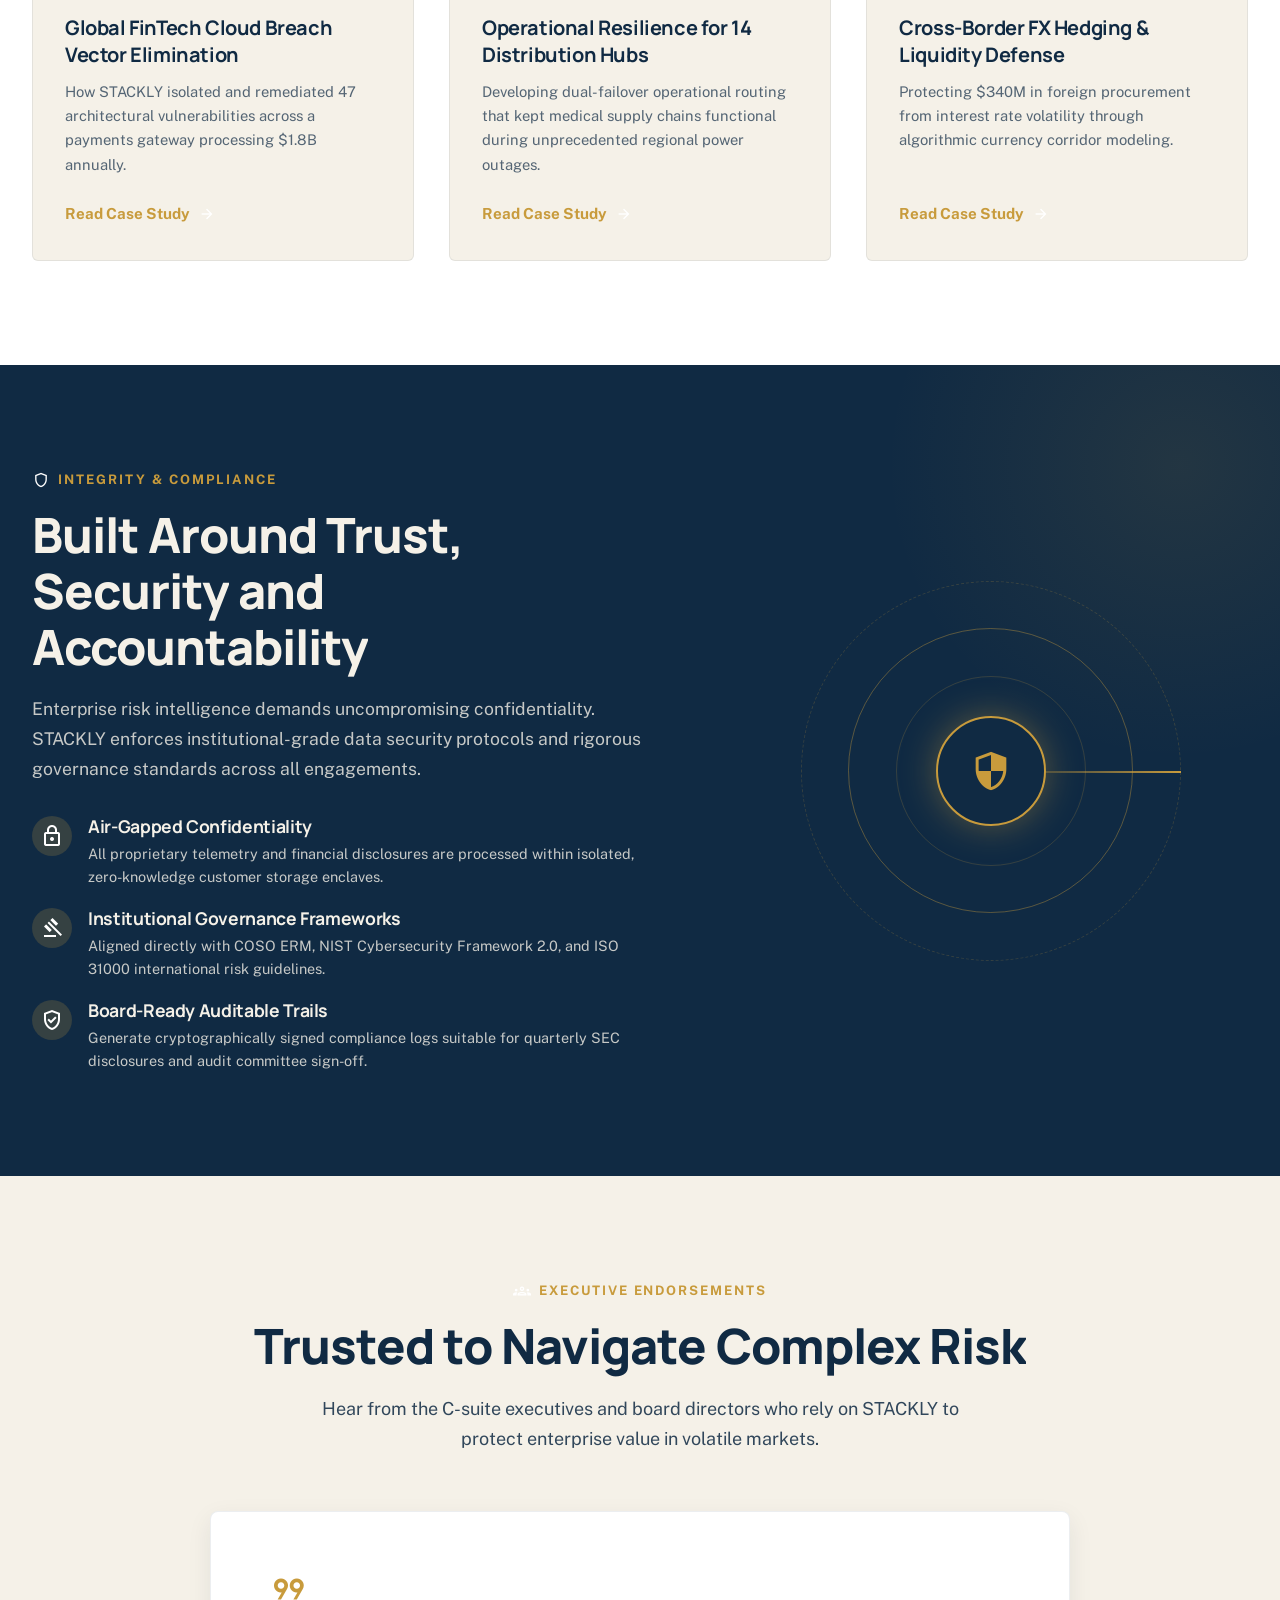
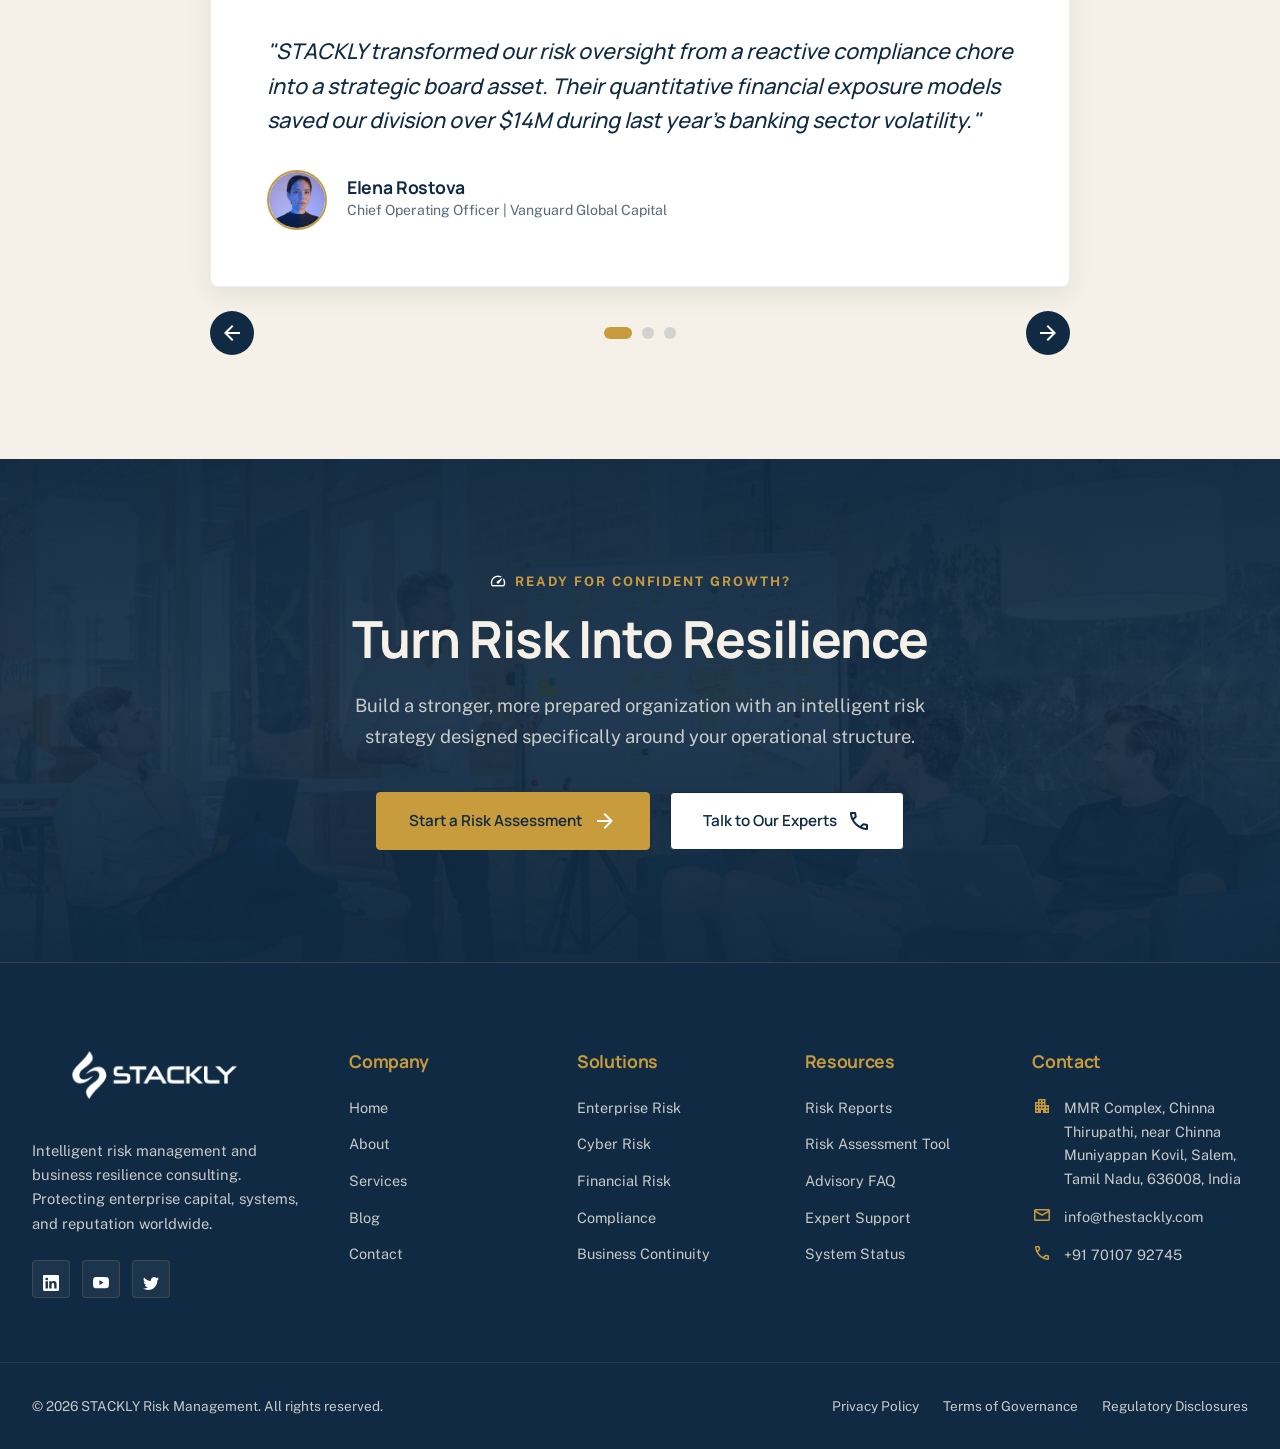
==== commit 83c07ca3: "adding my colors where changing" ====
--- a/index.html
+++ b/index.html
@@ -104,7 +104,7 @@
                         </a>
                         <a href="./contact.html" class="btn btn-secondary">
                             <span>Talk to an Expert</span>
-                            <span class="material-symbols-outlined">support_agent</span>
+                            <span class="material-symbols-outlined" style="color: #102A43;">support_agent</span>
                         </a>
                     </div>
                     <div class="hero-meta">
@@ -212,7 +212,7 @@
                     <!-- Service 1: Tilt Interaction -->
                     <div class="service-card" data-interaction="tilt">
                         <div class="service-icon">
-                            <span class="material-symbols-outlined">business</span>
+                            <span class="material-symbols-outlined" style="color: #102A43;">business</span>
                         </div>
                         <h3 class="service-card-title">Enterprise Risk Management</h3>
                         <p class="service-text">Establish structured governance architectures that unify risk oversight across business units, executive teams, and board committees.</p>
@@ -225,7 +225,7 @@
                     <!-- Service 2: Glow Interaction -->
                     <div class="service-card" data-interaction="glow">
                         <div class="service-icon">
-                            <span class="material-symbols-outlined">account_balance</span>
+                            <span class="material-symbols-outlined" style="color: #102A43;">account_balance</span>
                         </div>
                         <h3 class="service-card-title">Financial Risk Management</h3>
                         <p class="service-text">Shield operating liquidity, hedge currency exposures, evaluate counterparty default probabilities, and conduct dynamic stress testing.</p>
@@ -238,7 +238,7 @@
                     <!-- Service 3: Border Trace Interaction -->
                     <div class="service-card" data-interaction="border">
                         <div class="service-icon">
-                            <span class="material-symbols-outlined">security</span>
+                            <span class="material-symbols-outlined" style="color: #102A43;">security</span>
                         </div>
                         <h3 class="service-card-title">Cyber Risk &amp; InfoSec</h3>
                         <p class="service-text">Anticipate state-sponsored cyber threats, audit cloud posture, eliminate zero-day vectors, and preserve data confidentiality.</p>
@@ -251,7 +251,7 @@
                     <!-- Service 4: Elevate Interaction -->
                     <div class="service-card" data-interaction="elevate">
                         <div class="service-icon">
-                            <span class="material-symbols-outlined">settings</span>
+                            <span class="material-symbols-outlined" style="color: #102A43;">settings</span>
                         </div>
                         <h3 class="service-card-title">Operational Risk Mitigation</h3>
                         <p class="service-text">Eliminate single points of failure in complex manufacturing, logistics chains, and technical operational processes.</p>
@@ -264,7 +264,7 @@
                     <!-- Service 5: Icon Transform Interaction -->
                     <div class="service-card" data-interaction="icon-transform">
                         <div class="service-icon">
-                            <span class="material-symbols-outlined">fact_check</span>
+                            <span class="material-symbols-outlined" style="color: #102A43;">fact_check</span>
                         </div>
                         <h3 class="service-card-title">Compliance &amp; Governance</h3>
                         <p class="service-text">Navigate shifting regulatory frameworks including SEC risk disclosures, ISO 27001, GDPR, and ESG compliance criteria.</p>
@@ -277,7 +277,7 @@
                     <!-- Service 6: Accent Shift Interaction -->
                     <div class="service-card" data-interaction="accent-shift">
                         <div class="service-icon">
-                            <span class="material-symbols-outlined">emergency</span>
+                            <span class="material-symbols-outlined" style="color: #102A43;">emergency</span>
                         </div>
                         <h3 class="service-card-title">Business Continuity Planning</h3>
                         <p class="service-text">Prepare your teams for black swan crises with tested failovers, disaster recovery execution, and crisis communication command.</p>
@@ -858,7 +858,7 @@
                     </a>
                     <a href="./contact.html" class="btn btn-secondary">
                         <span>Talk to Our Experts</span>
-                        <span class="material-symbols-outlined">call</span>
+                        <span class="material-symbols-outlined" style="color: #102A43;">call</span>
                     </a>
                 </div>
             </div>
--- a/css/style.css
+++ b/css/style.css
@@ -3408,4 +3408,5 @@
 }
 .map-section:hover .map-address {
   background: #1e1e22;
-  color: var(--gold-light);+  color: var(--gold-light);
+}
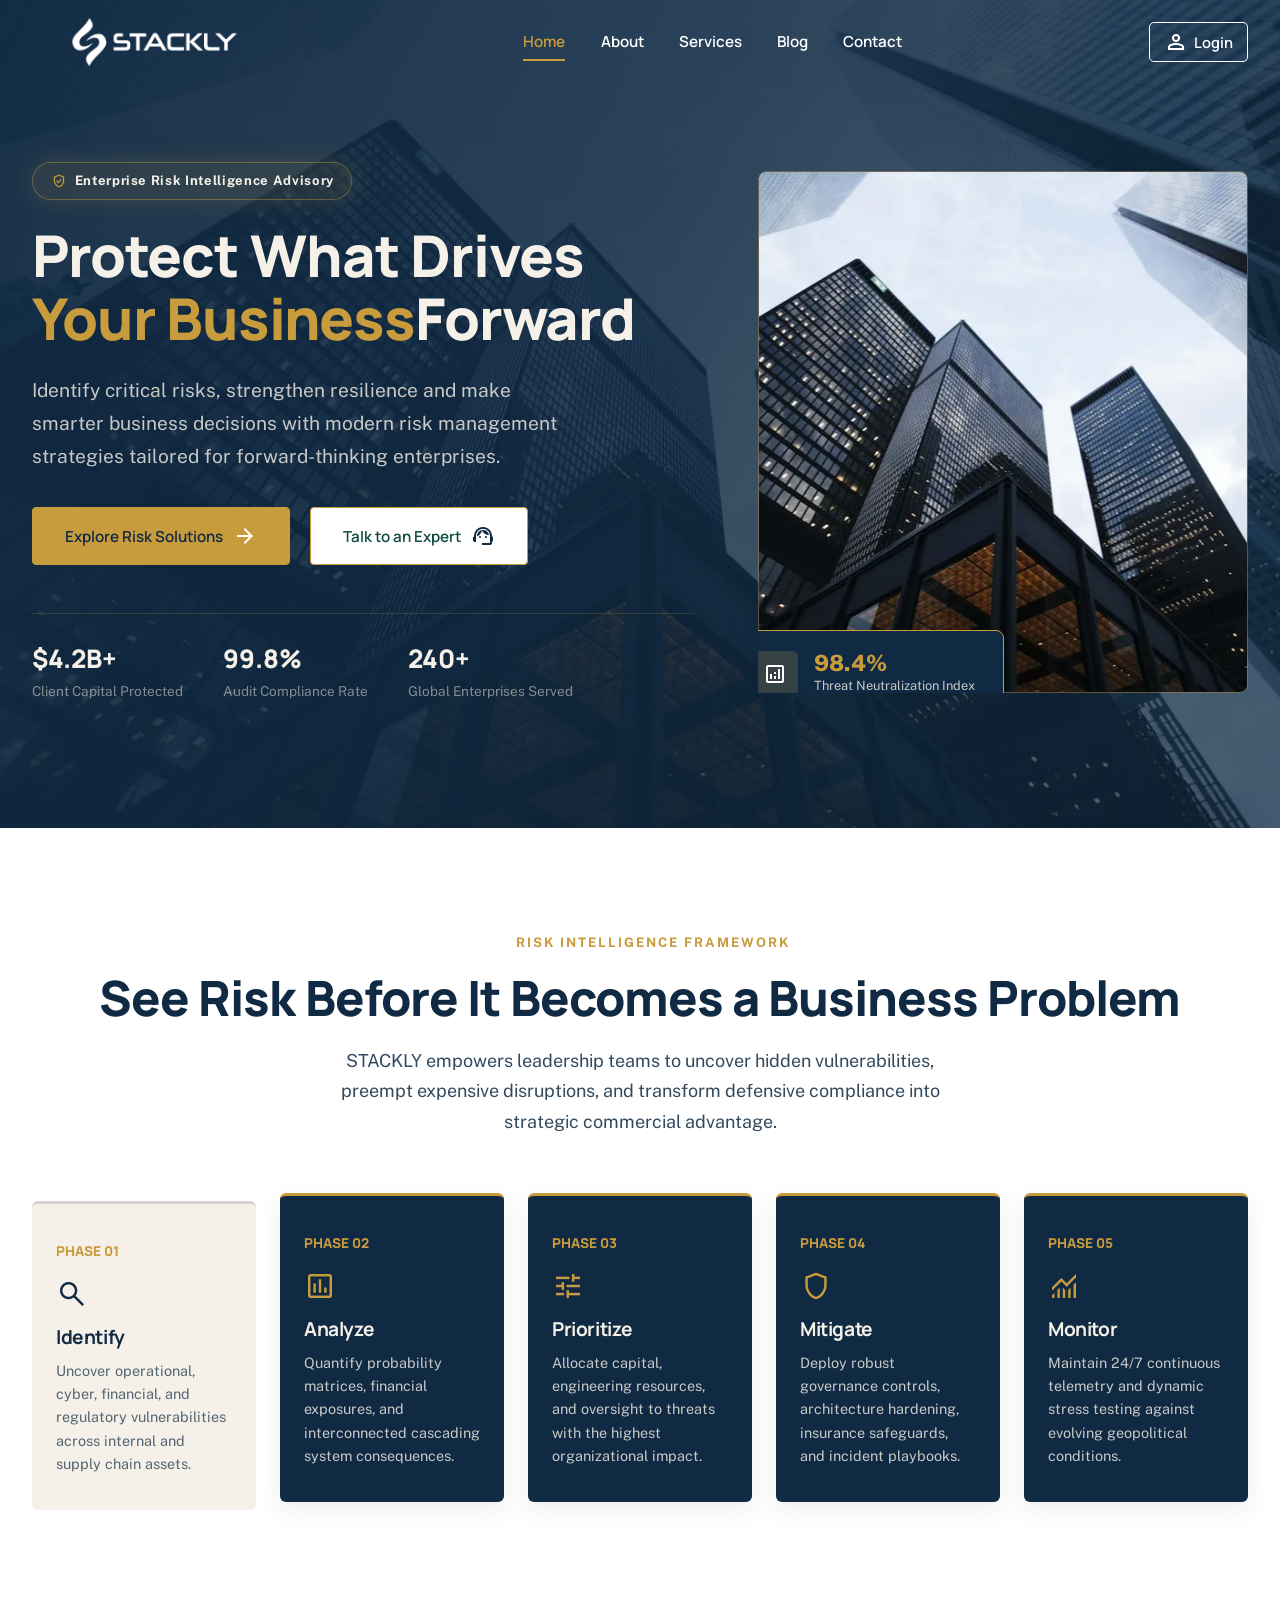
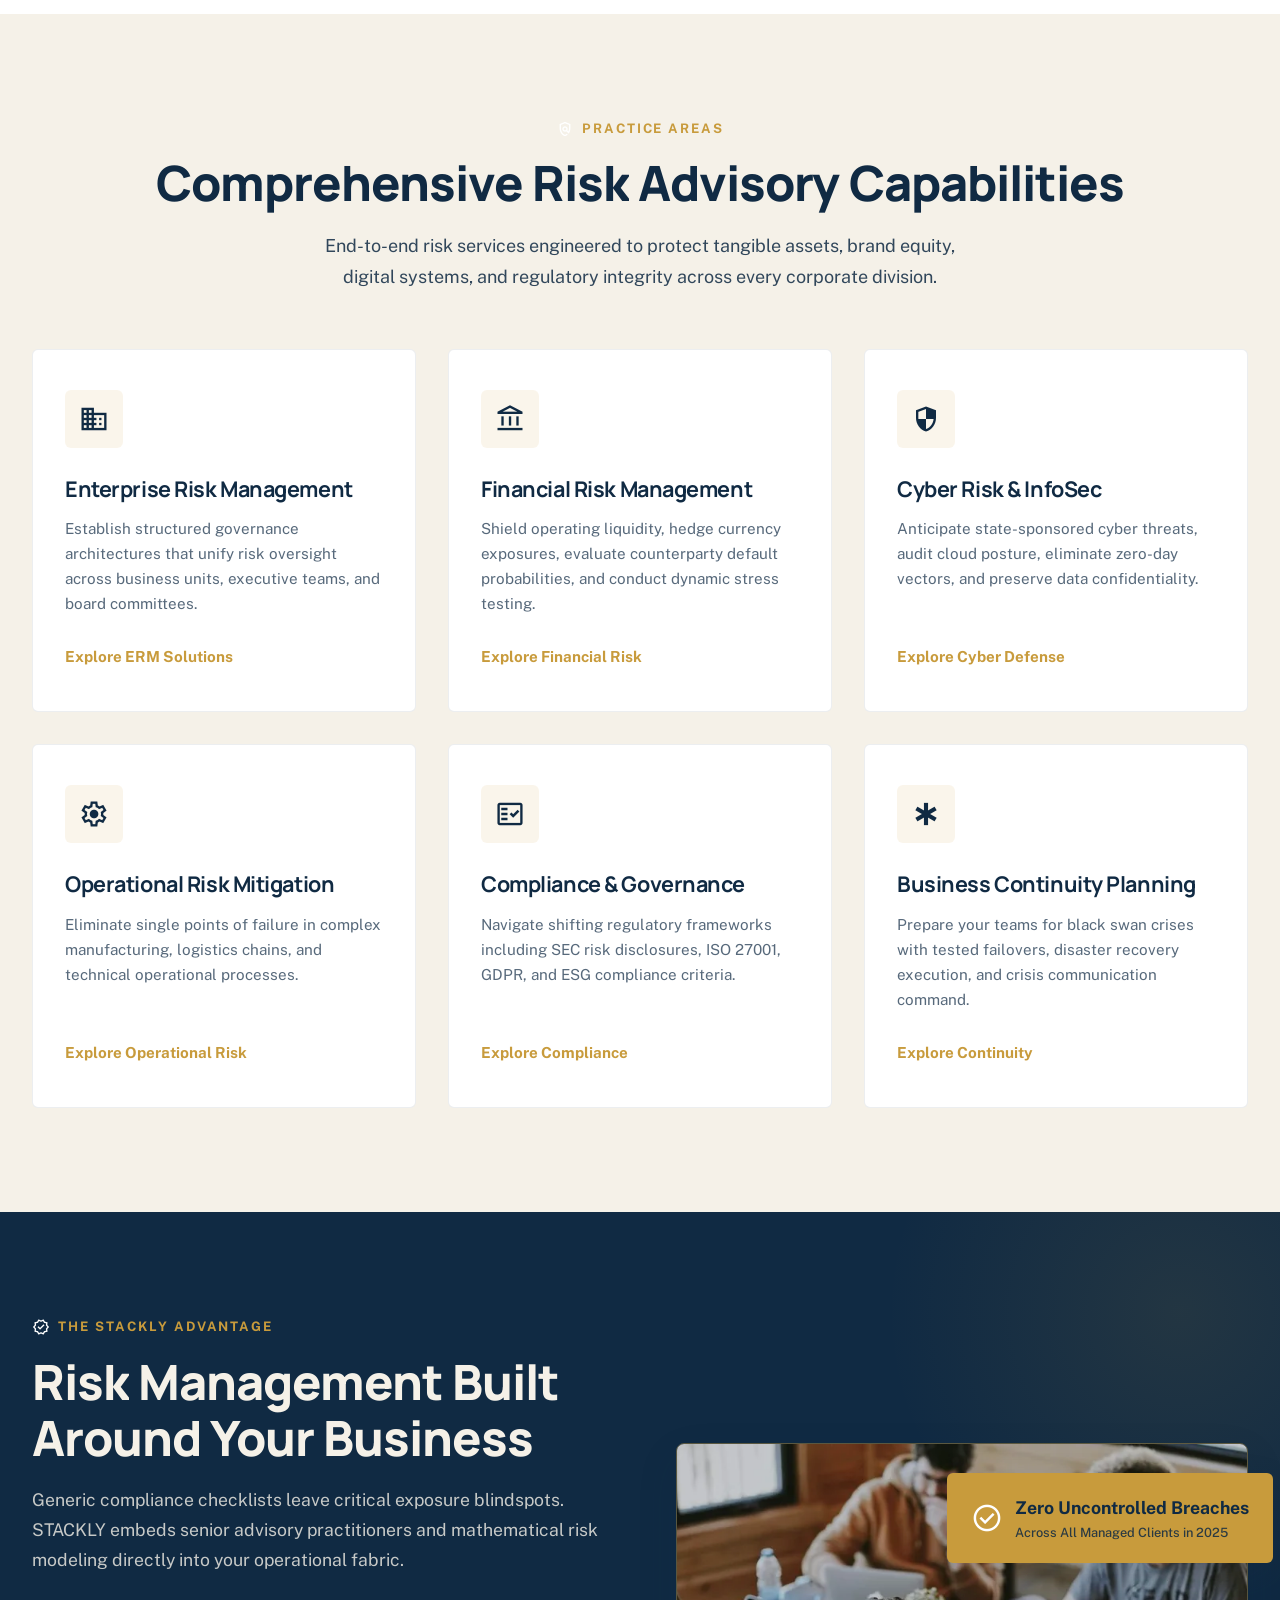
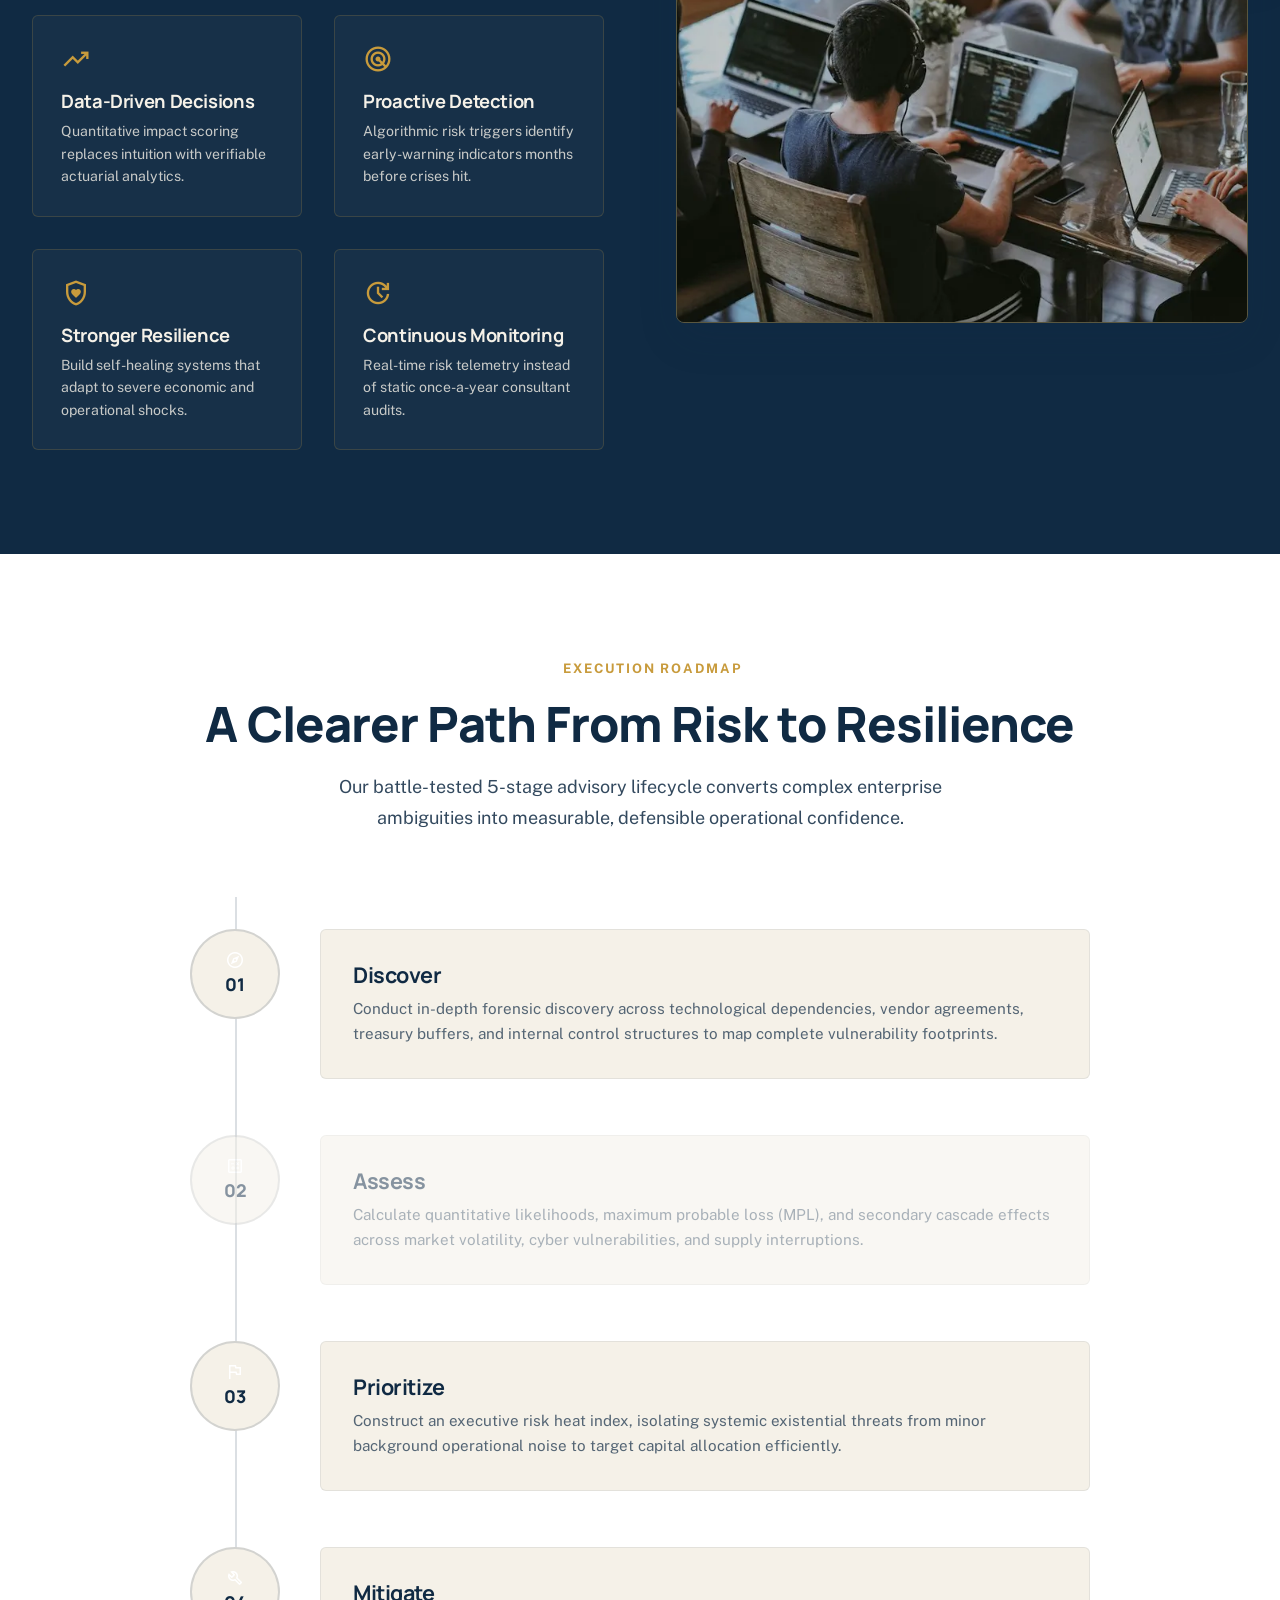
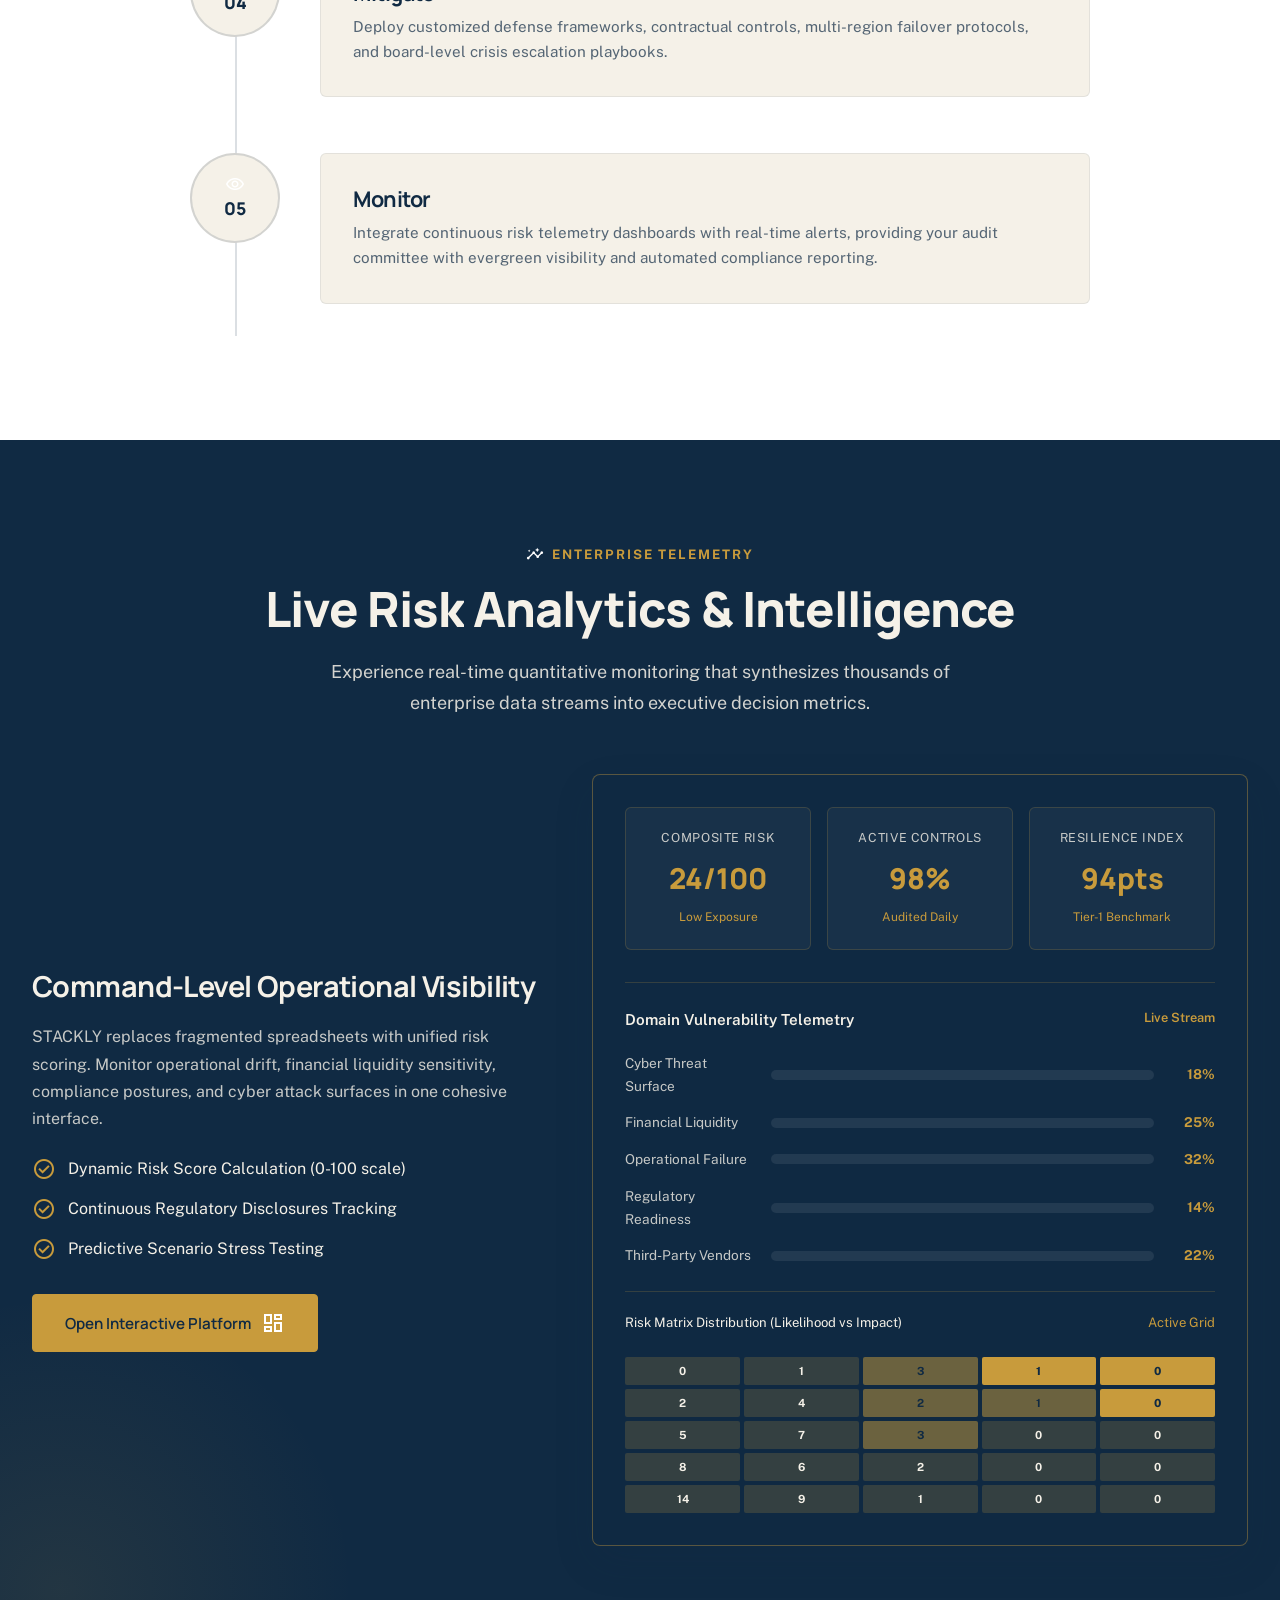
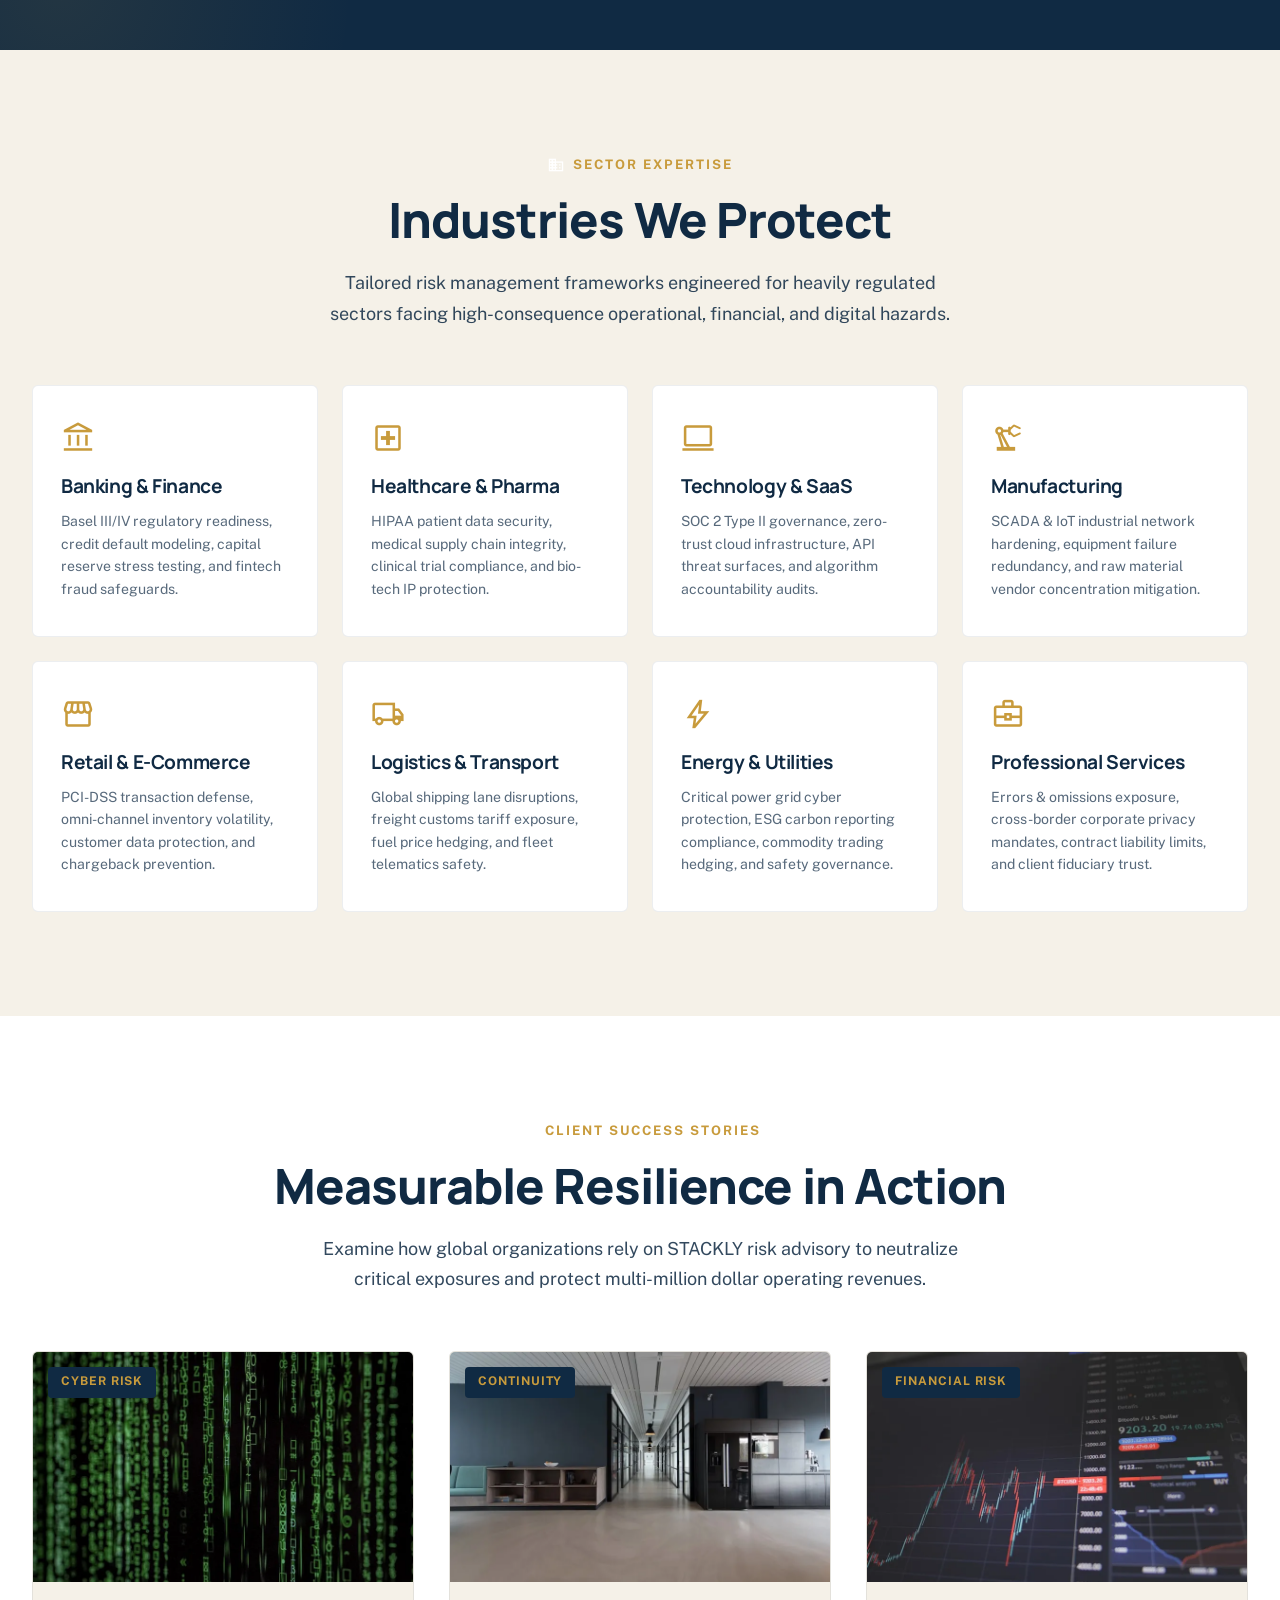
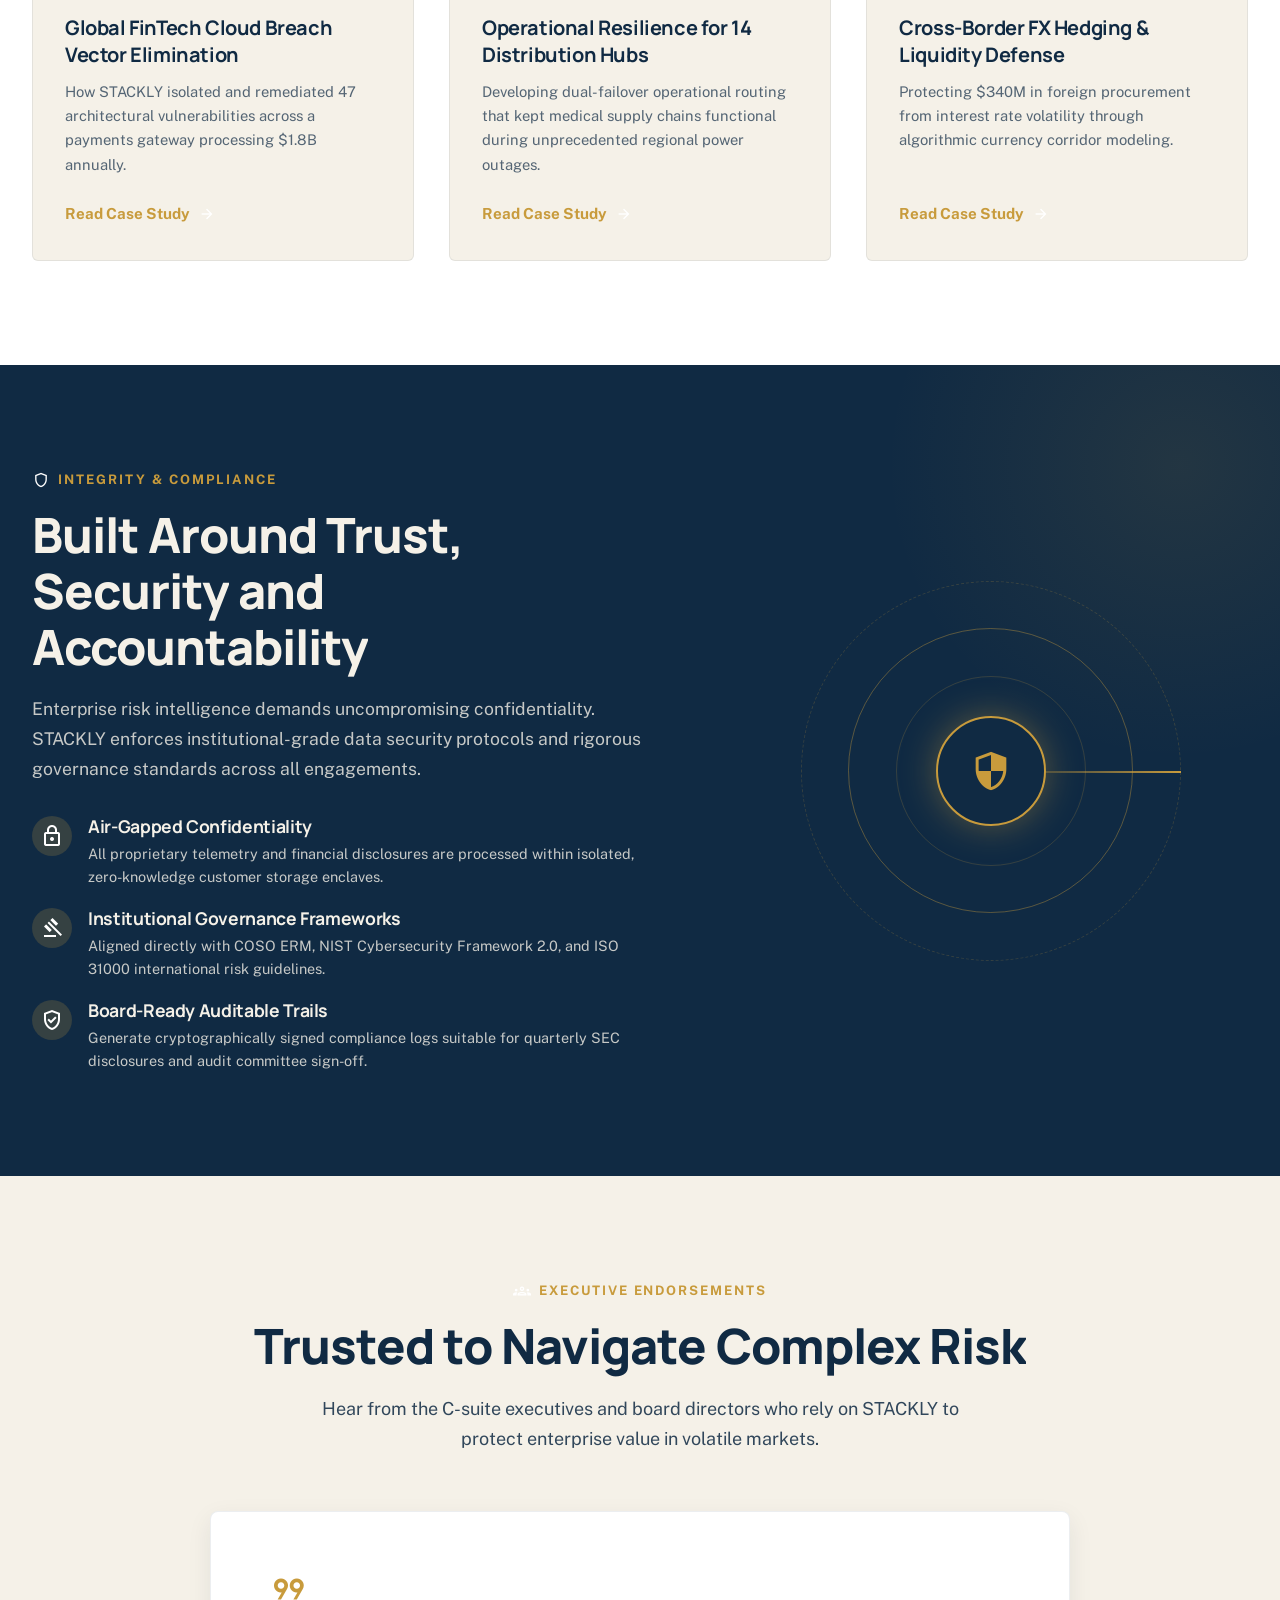
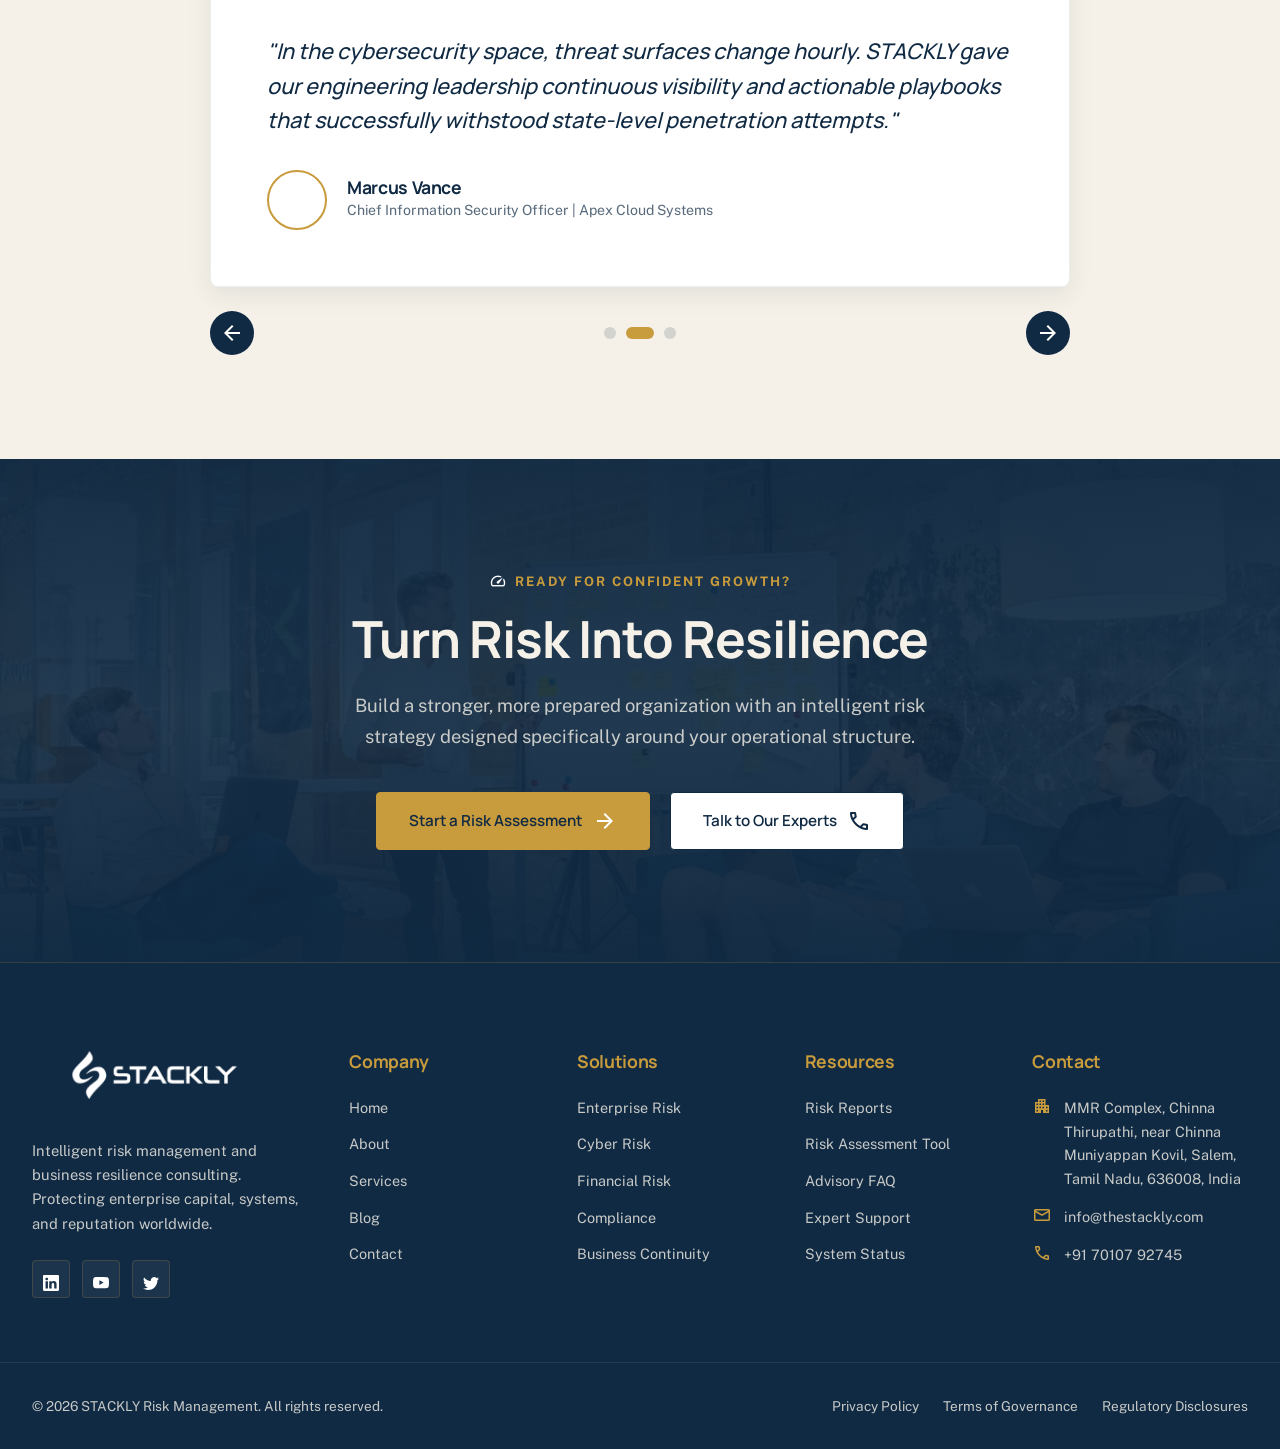
==== commit cb98d4f4: "changes of bugs in mobile" ====
--- a/index.html
+++ b/index.html
@@ -54,9 +54,9 @@
     <!-- MOBILE MENU OVERLAY -->
     <div class="mobile-nav-overlay" aria-hidden="true">
         <div style="display: flex; justify-content: space-between; align-items: center; margin-bottom: 2rem;">
-            <a href="./index.html" class="nav-logo">
+            <!-- <a href="./index.html" class="nav-logo">
                 <img src="./images/logo-dark.webp" alt="STACKLY Logo" class="nav-logo-img" style="filter: brightness(0) invert(1);">
-            </a>
+            </a> -->
             <button type="button" class="mobile-nav-close" style="color: var(--accent); cursor: pointer;" aria-label="Close Menu">
                 <span class="material-symbols-outlined" style="font-size: 32px;">close</span>
             </button>
@@ -210,7 +210,7 @@
 
                 <div class="services-grid">
                     <!-- Service 1: Tilt Interaction -->
-                    <div class="service-card" data-interaction="tilt">
+                    <div class="service-card" data-interaction="accent-shift">
                         <div class="service-icon">
                             <span class="material-symbols-outlined" style="color: #102A43;">business</span>
                         </div>
@@ -223,7 +223,7 @@
                     </div>
 
                     <!-- Service 2: Glow Interaction -->
-                    <div class="service-card" data-interaction="glow">
+                    <div class="service-card" data-interaction="accent-shift">
                         <div class="service-icon">
                             <span class="material-symbols-outlined" style="color: #102A43;">account_balance</span>
                         </div>
@@ -236,7 +236,7 @@
                     </div>
 
                     <!-- Service 3: Border Trace Interaction -->
-                    <div class="service-card" data-interaction="border">
+                    <div class="service-card" data-interaction="accent-shift">
                         <div class="service-icon">
                             <span class="material-symbols-outlined" style="color: #102A43;">security</span>
                         </div>
@@ -249,7 +249,7 @@
                     </div>
 
                     <!-- Service 4: Elevate Interaction -->
-                    <div class="service-card" data-interaction="elevate">
+                    <div class="service-card" data-interaction="accent-shift">
                         <div class="service-icon">
                             <span class="material-symbols-outlined" style="color: #102A43;">settings</span>
                         </div>
@@ -262,7 +262,7 @@
                     </div>
 
                     <!-- Service 5: Icon Transform Interaction -->
-                    <div class="service-card" data-interaction="icon-transform">
+                    <div class="service-card" data-interaction="accent-shift">
                         <div class="service-icon">
                             <span class="material-symbols-outlined" style="color: #102A43;">fact_check</span>
                         </div>
--- a/css/style.css
+++ b/css/style.css
@@ -1842,7 +1842,7 @@
 
 .form-error {
     font-size: 0.8rem;
-    color: var(--secondary);
+    color: red;
     font-weight: 600;
     margin-top: 0.35rem;
     display: none;
@@ -1850,6 +1850,20 @@
 
 .form-error.active {
     display: block;
+}
+
+/* JS-validation state (contact form) */
+.form-control.input-invalid {
+    border-color: #C0392B;
+    background: #FDF3F2;
+}
+
+.form-control.input-invalid:focus {
+    border-color: #C0392B;
+}
+
+select.form-control.input-invalid {
+    color: #C0392B;
 }
 
 /* Accordion FAQ */
@@ -2114,6 +2128,10 @@
     display: none;
     align-items: center;
     justify-content: center;
+    background: none;
+    border: none;
+    cursor: pointer;
+    color: var(--primary);
 }
 
 /* Compact brand shown in the topbar on small screens */
@@ -3278,7 +3296,16 @@
 }
 
 .about-img-frame.anim-active {
-    animation: irisReveal 0.1s var(--ease-out) both;
+    /* FIX: irisReveal on an overflow:hidden wrapper clipped the image into
+       expanding slices, which read as constant flicker. This is a calm,
+       one-shot fade/rise; the clip-path variant remains available via
+       .clip-reveal.active. */
+    animation: fadeUpSoft 0.9s var(--ease-out) 0.15s both;
+}
+
+@keyframes fadeUpSoft {
+    from { opacity: 0; transform: translateY(28px); }
+    to   { opacity: 1; transform: translateY(0); }
 }
 
 .auth-page-wrap.anim-active .auth-card {
@@ -3364,11 +3391,18 @@
     .topbar-signout {
         display: none !important;
     }
+    /* Navy header on phones: brand name & icons stay visible (was white-on-white) */
     .dashboard-topbar {
         min-height: 60px;
         height: auto;
         padding: 0.6rem 1rem;
         gap: 0.75rem;
+        background: var(--primary);
+        border-bottom: 1px solid var(--secondary-20);
+    }
+    .dashboard-sidebar-toggle,
+    .topbar-mobile-brand {
+        color: var(--white);
     }
     .dashboard-topbar .topbar-actions {
         margin-left: auto;
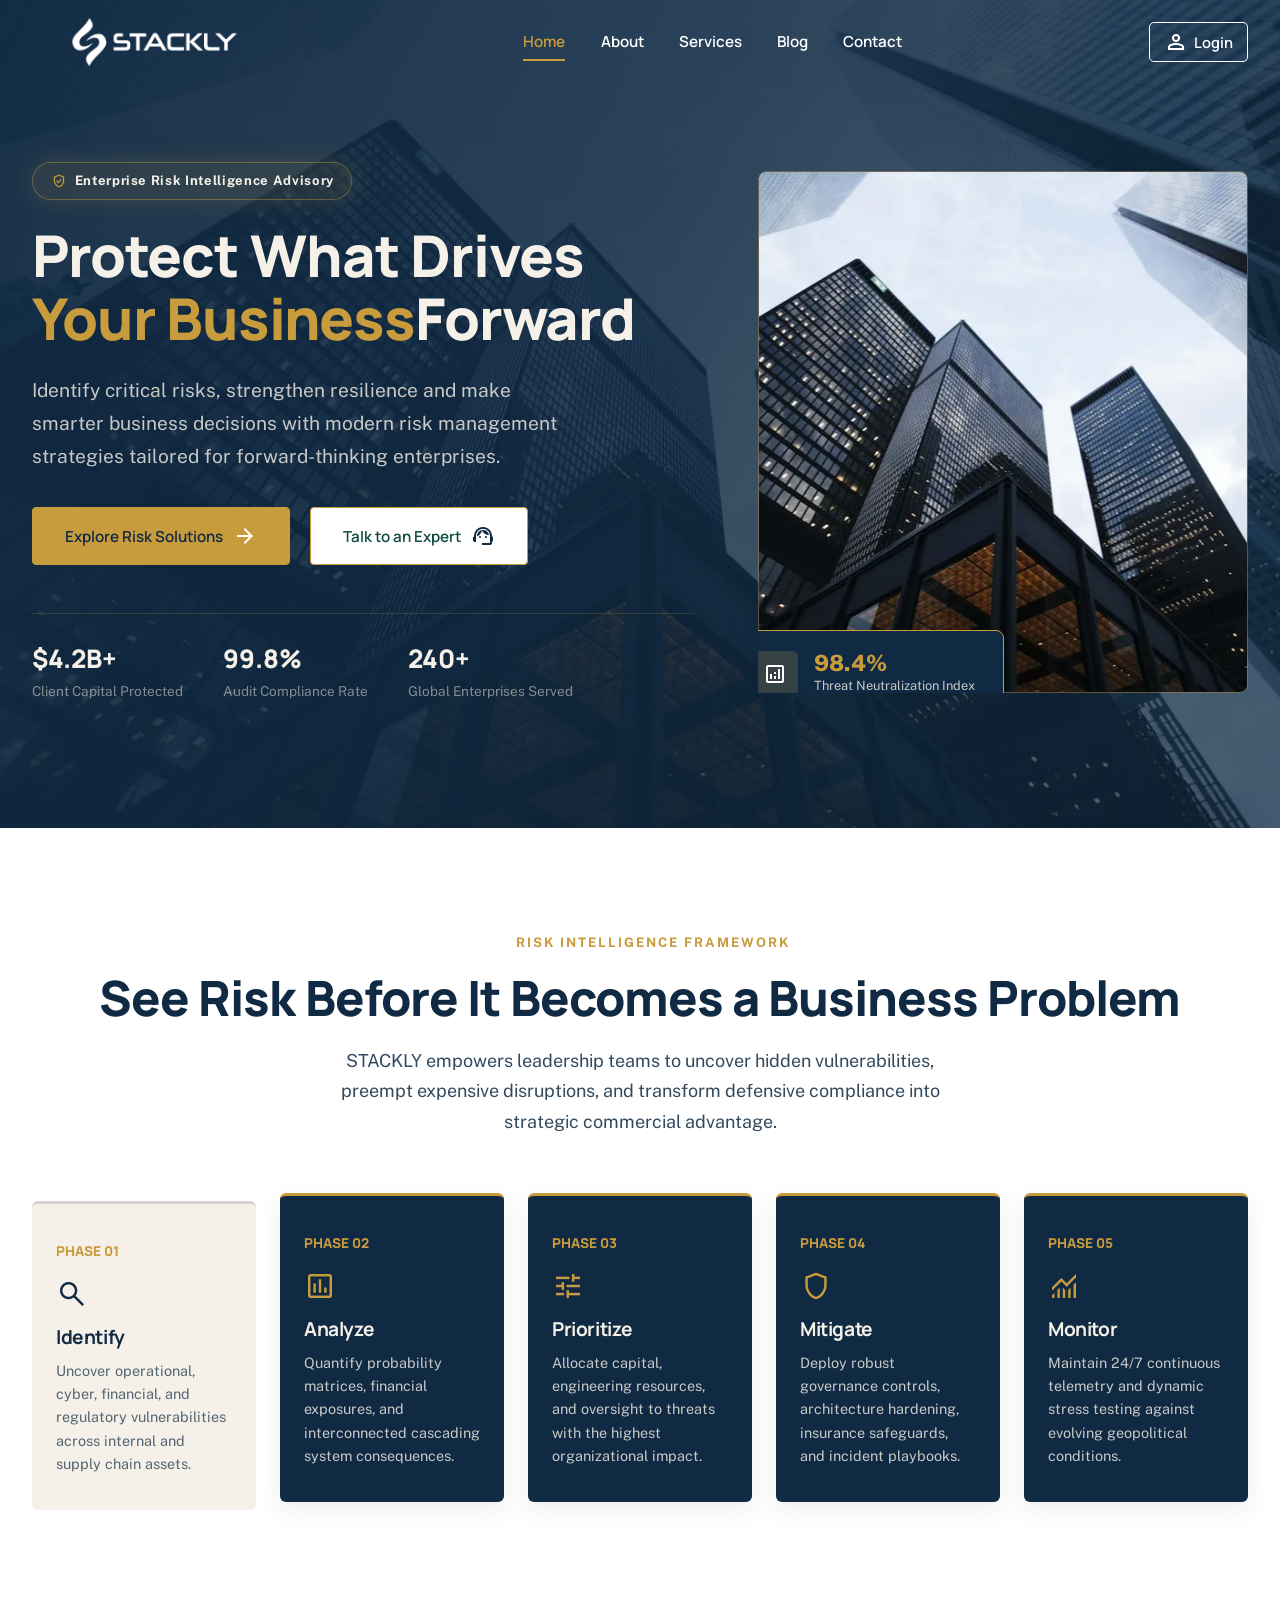
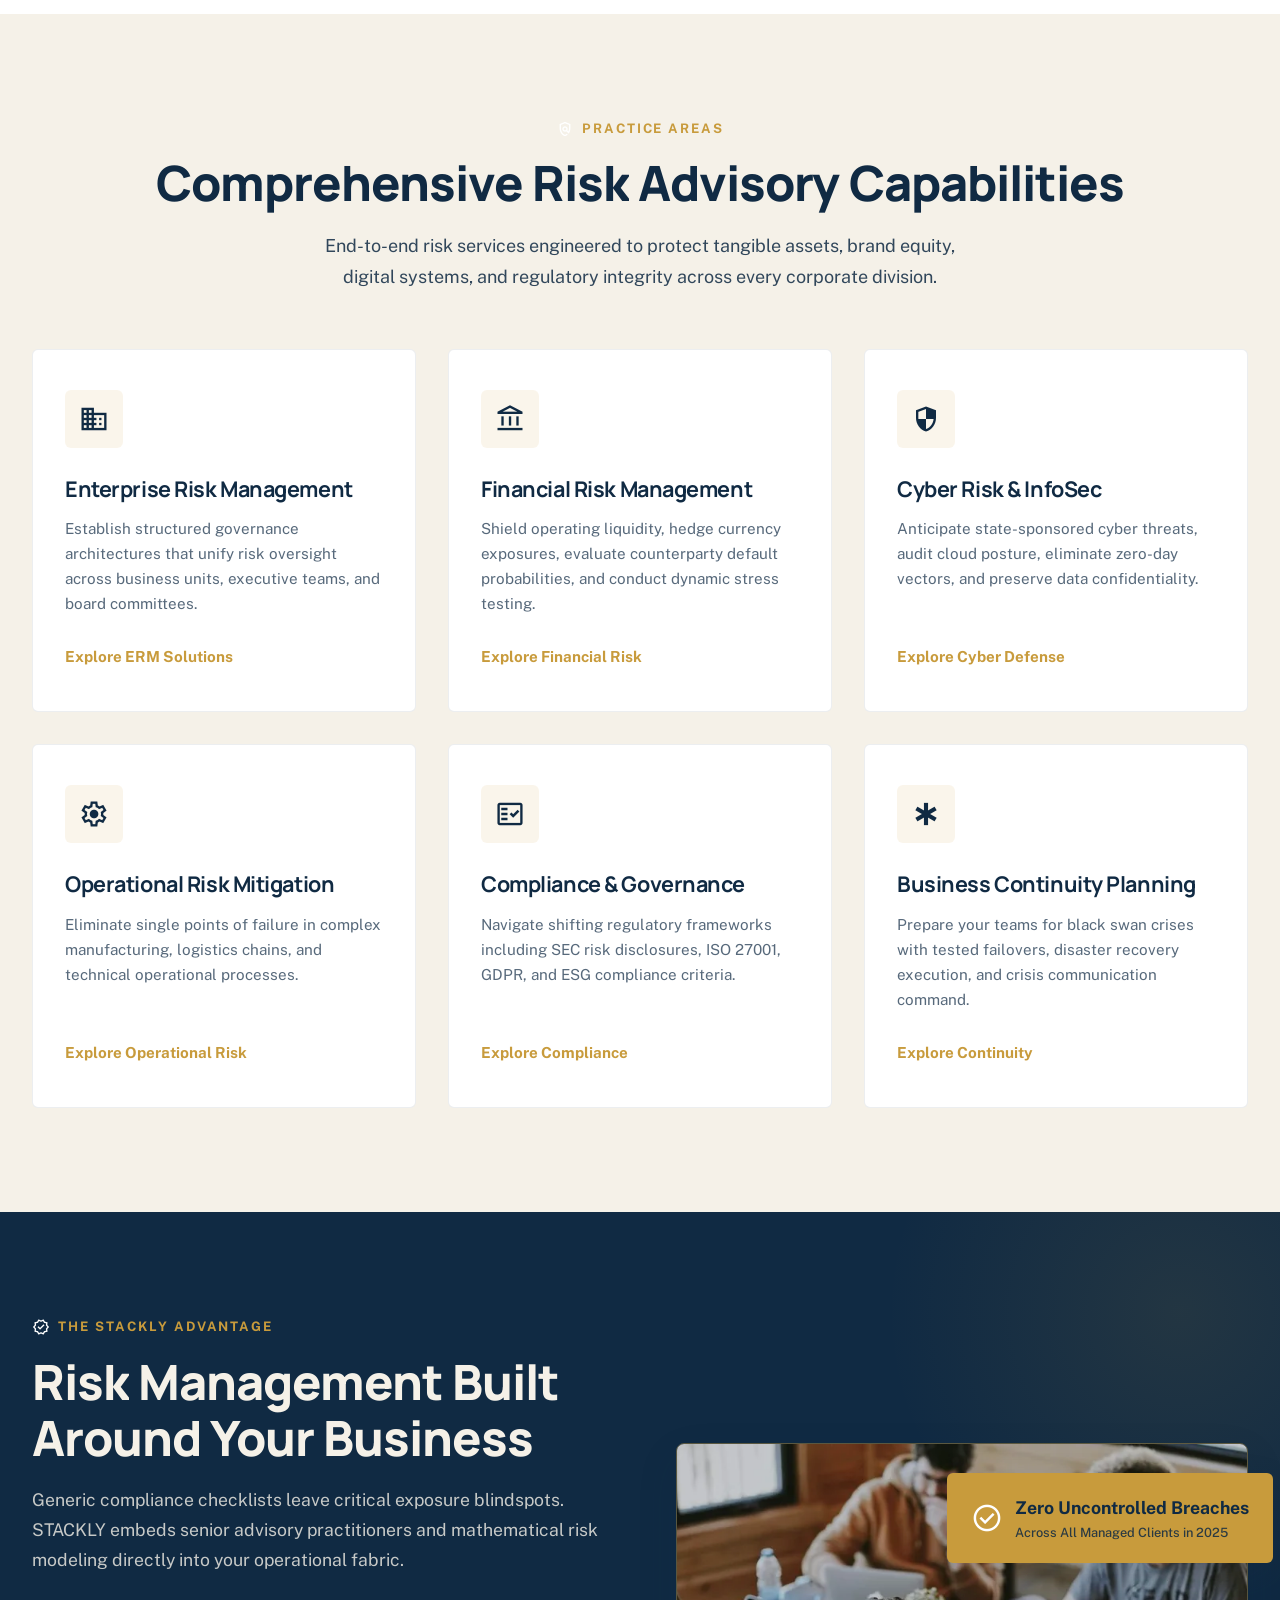
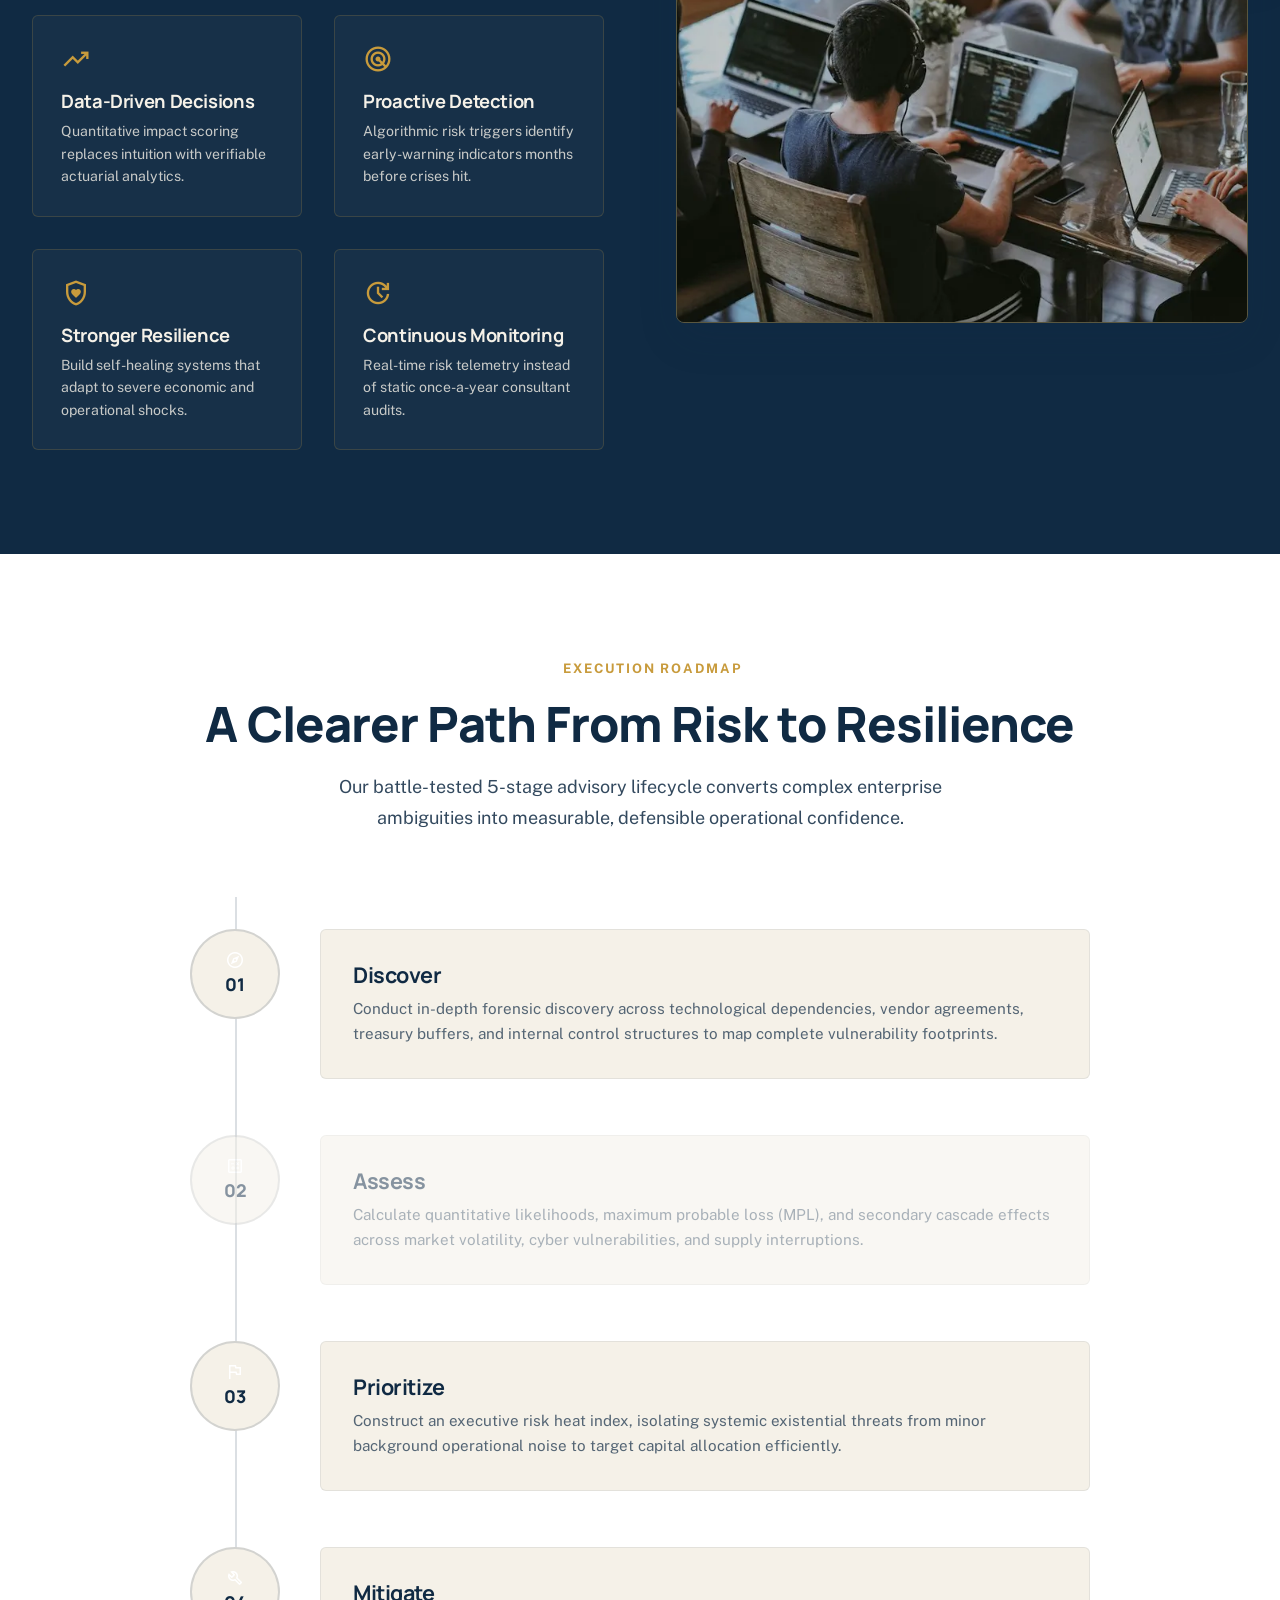
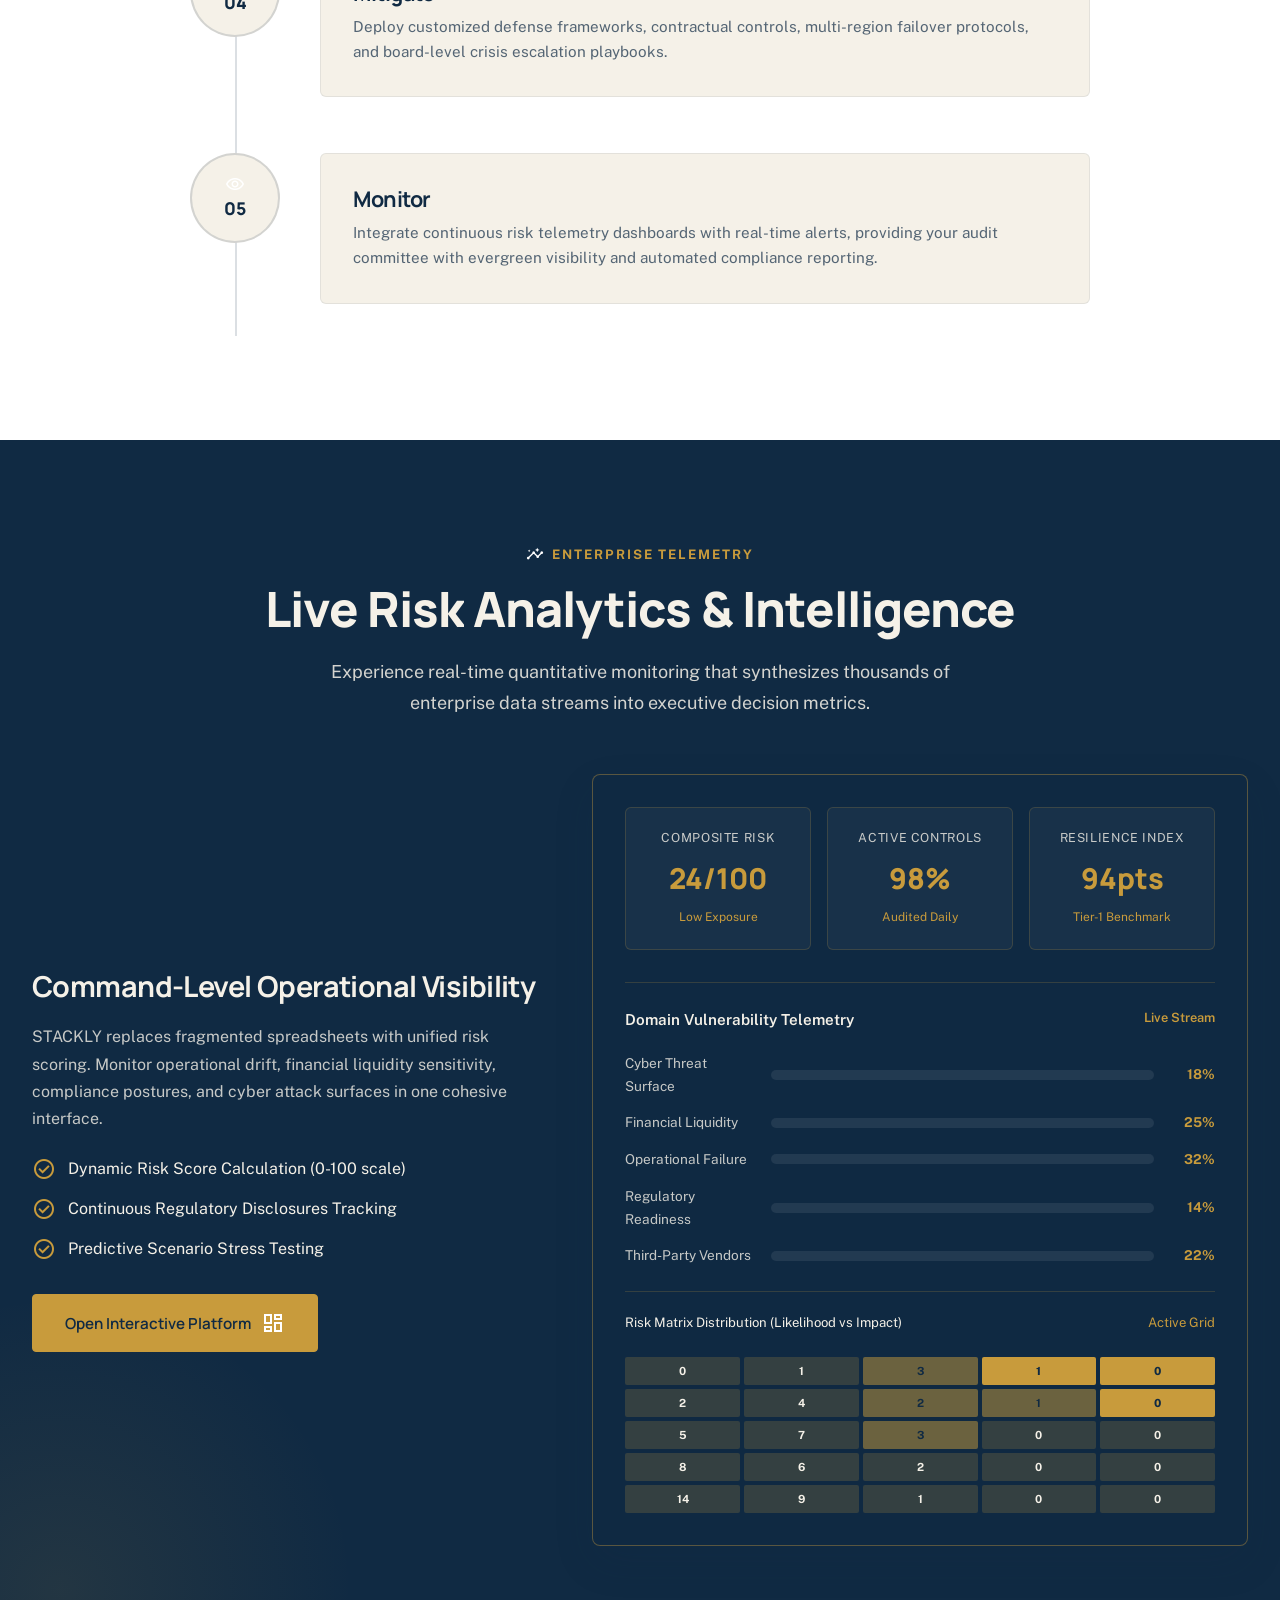
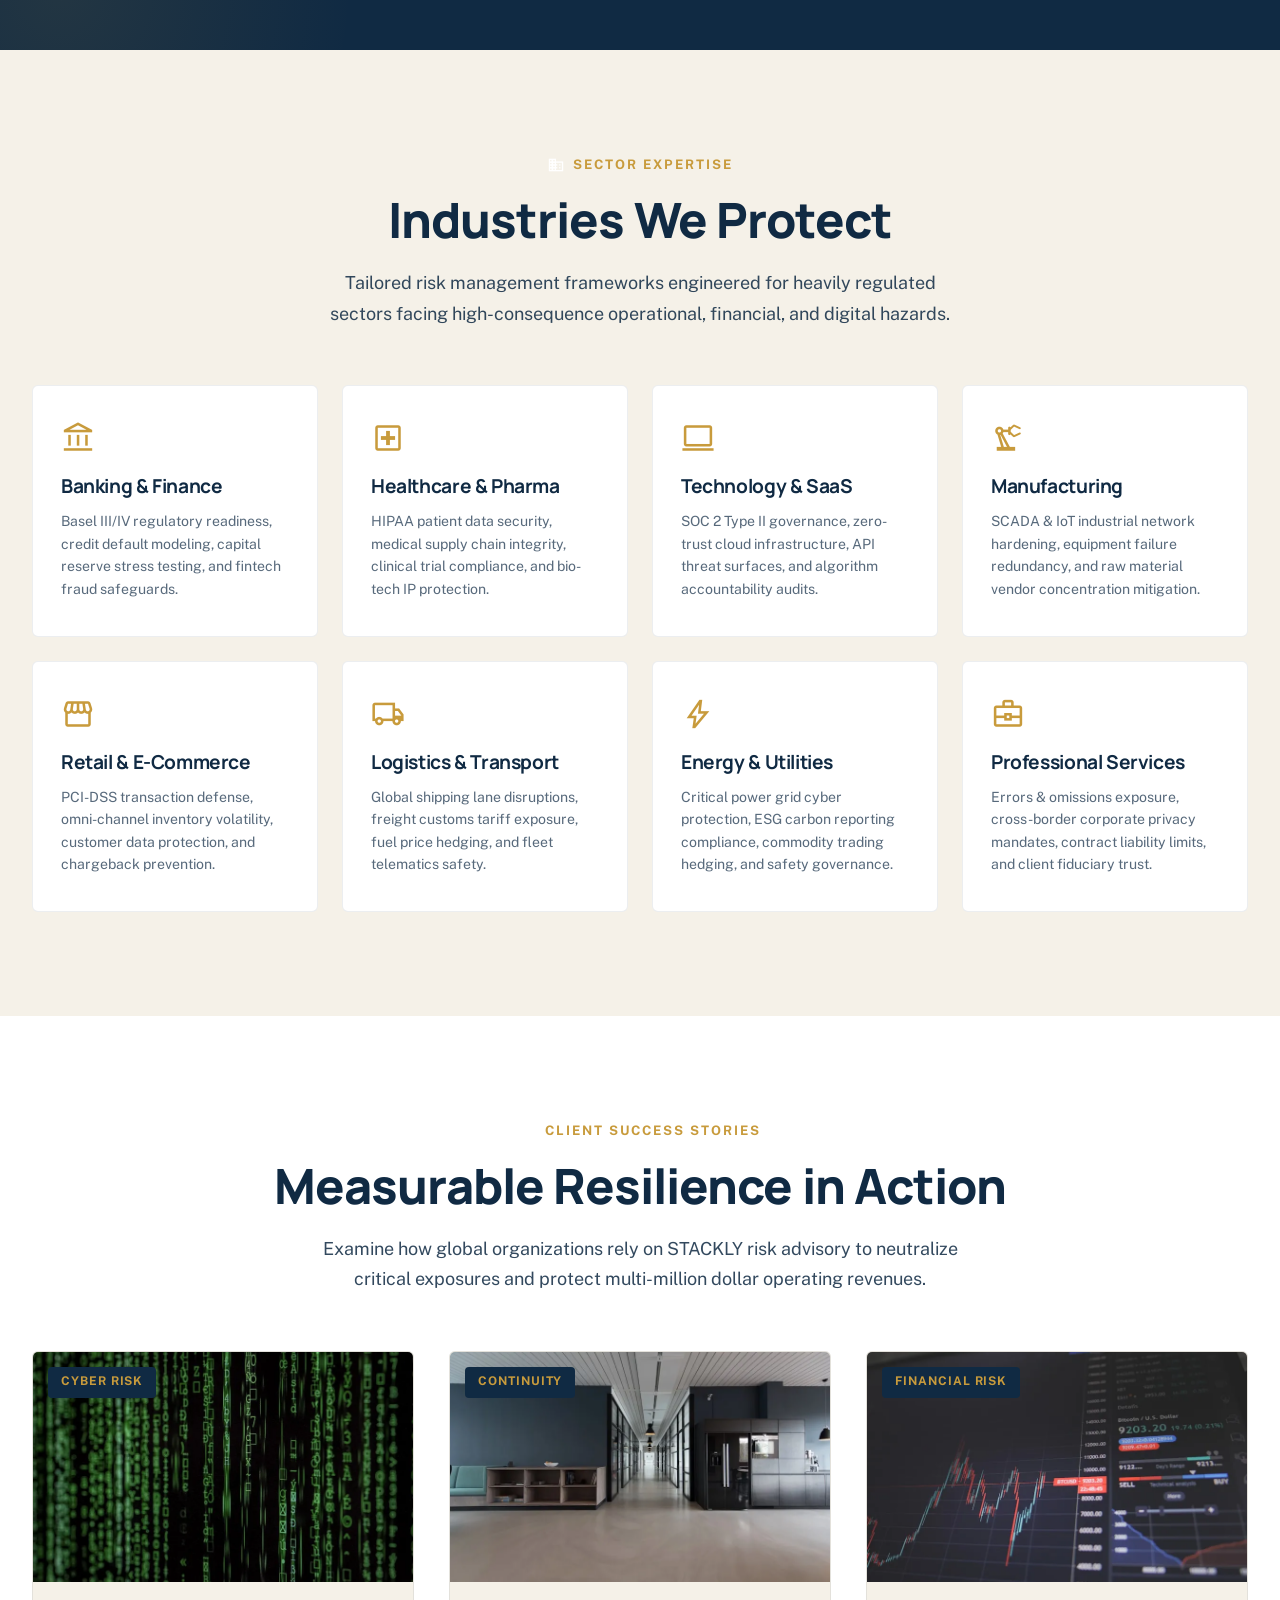
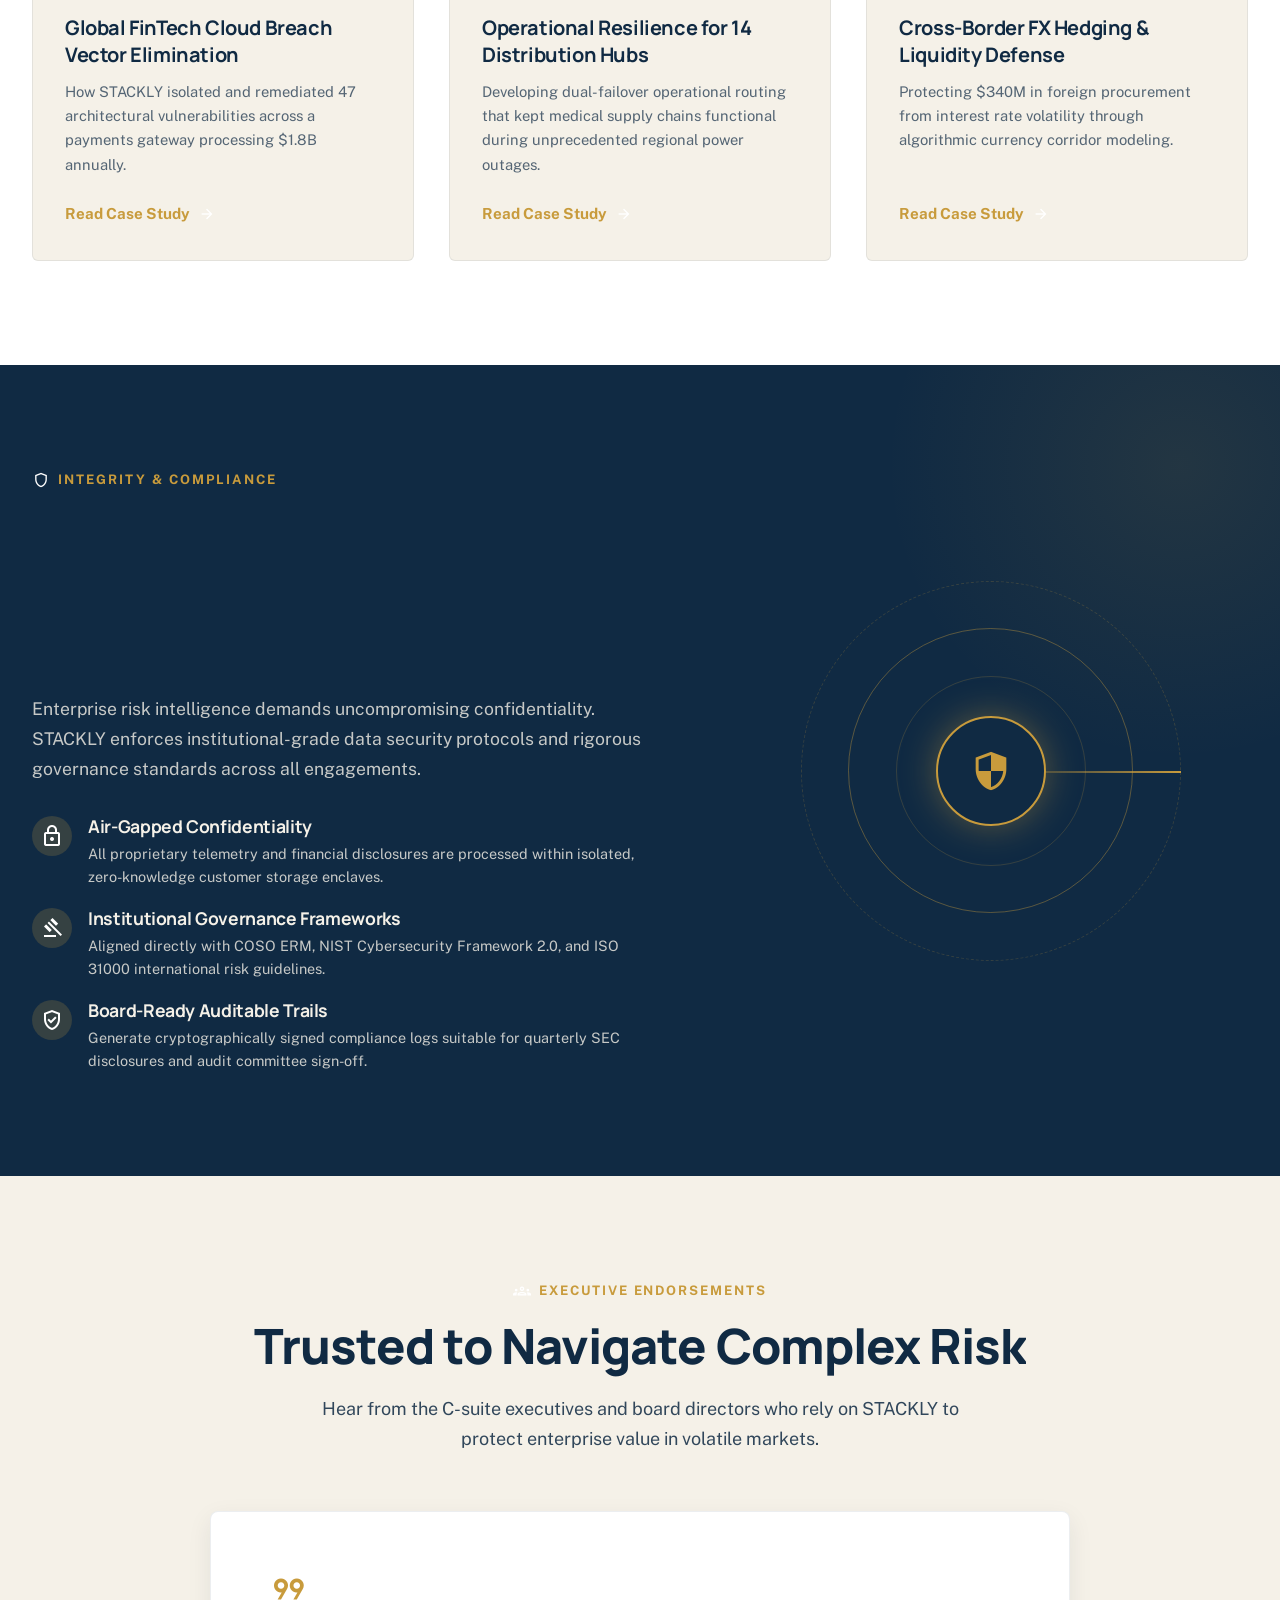
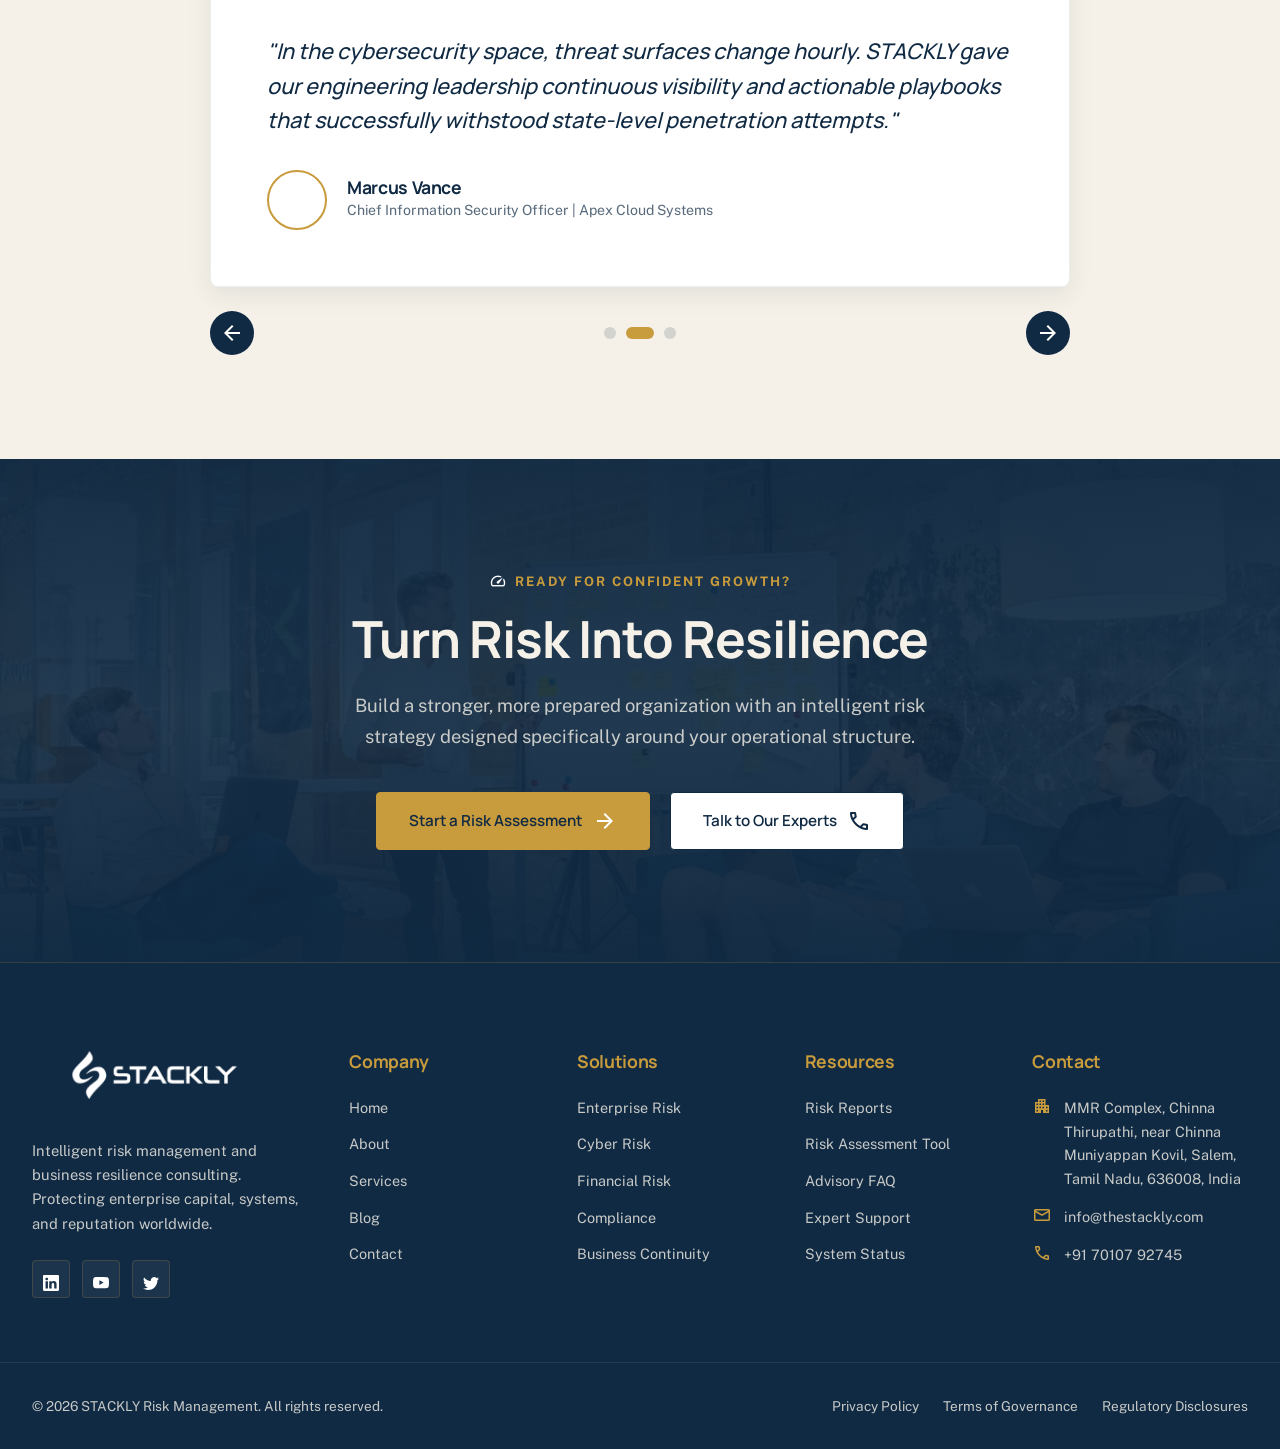
==== commit 873b4548: "color of header" ====
--- a/index.html
+++ b/index.html
@@ -69,9 +69,9 @@
             <a href="./contact.html" class="mobile-nav-link">Contact <span class="material-symbols-outlined">chevron_right</span></a>
         </div>
         <div class="mobile-nav-actions">
-            <a href="./login.html" class="btn btn-secondary" style="border-color: var(--secondary); color: var(--accent); width: 100%;">
-                <span class="material-symbols-outlined">login</span>
-                <span>Client Login</span>
+            <a href="./login.html" class="btn btn-secondary" style="border-color: var(--secondary); color: #000; width: 100%;">
+                <span style="color: #000;" class="material-symbols-outlined">login</span>
+                <span style="color: #000;">Client Login</span>
             </a>
             <!-- <a href="./contact.html" class="btn btn-primary" style="width: 100%;">
                 <span>Get Started</span>
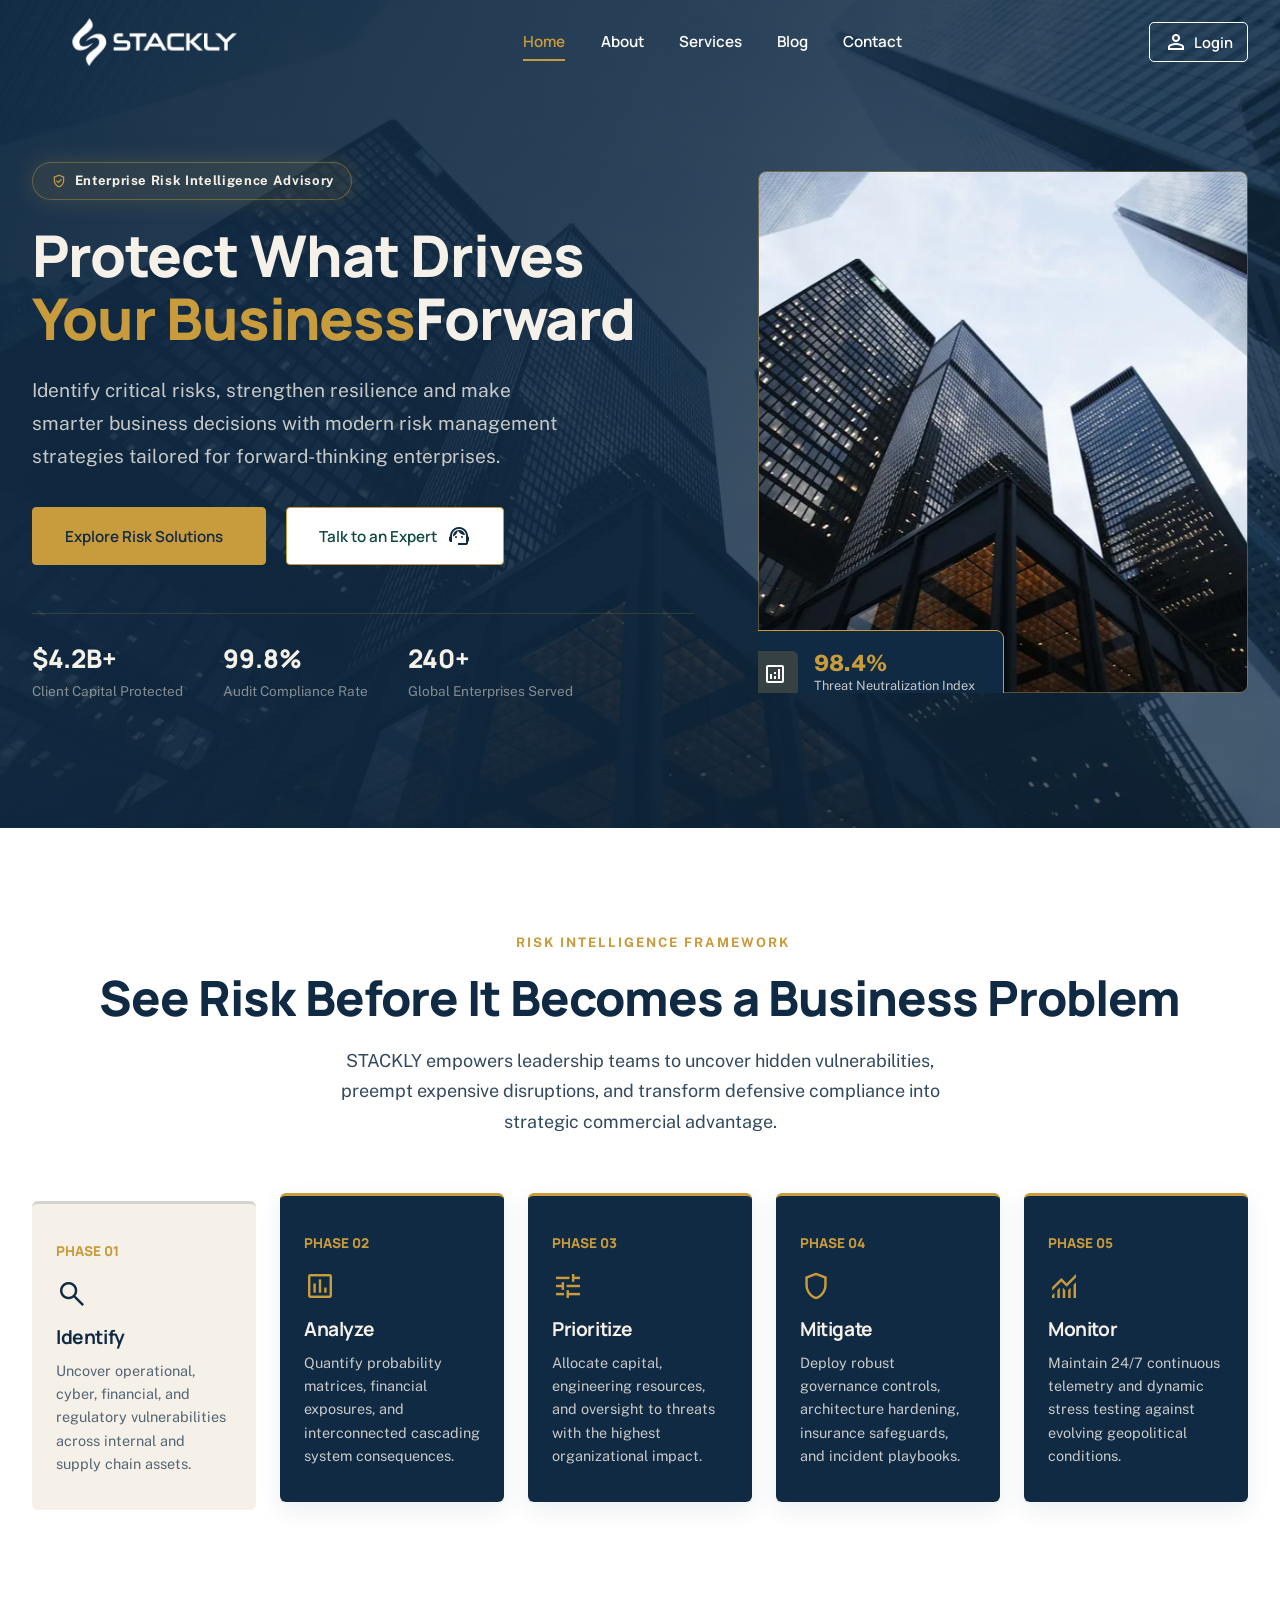
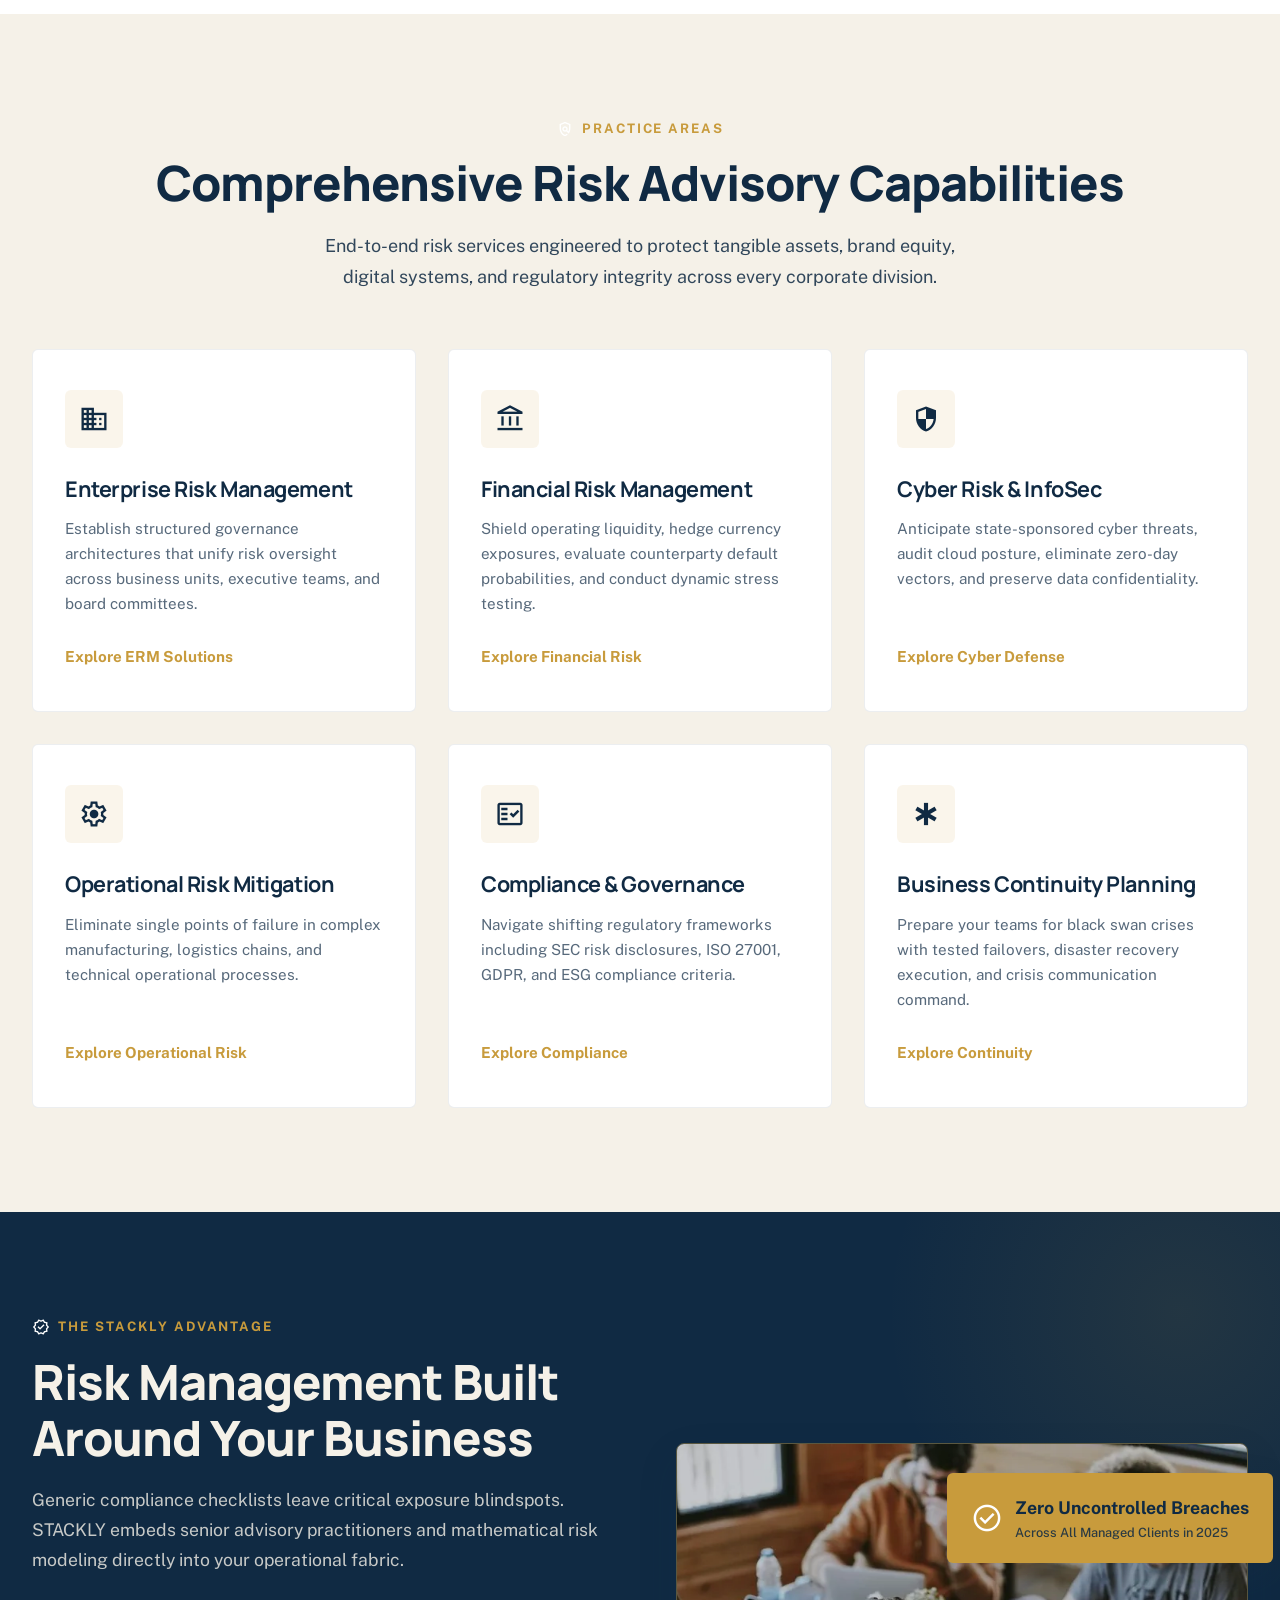
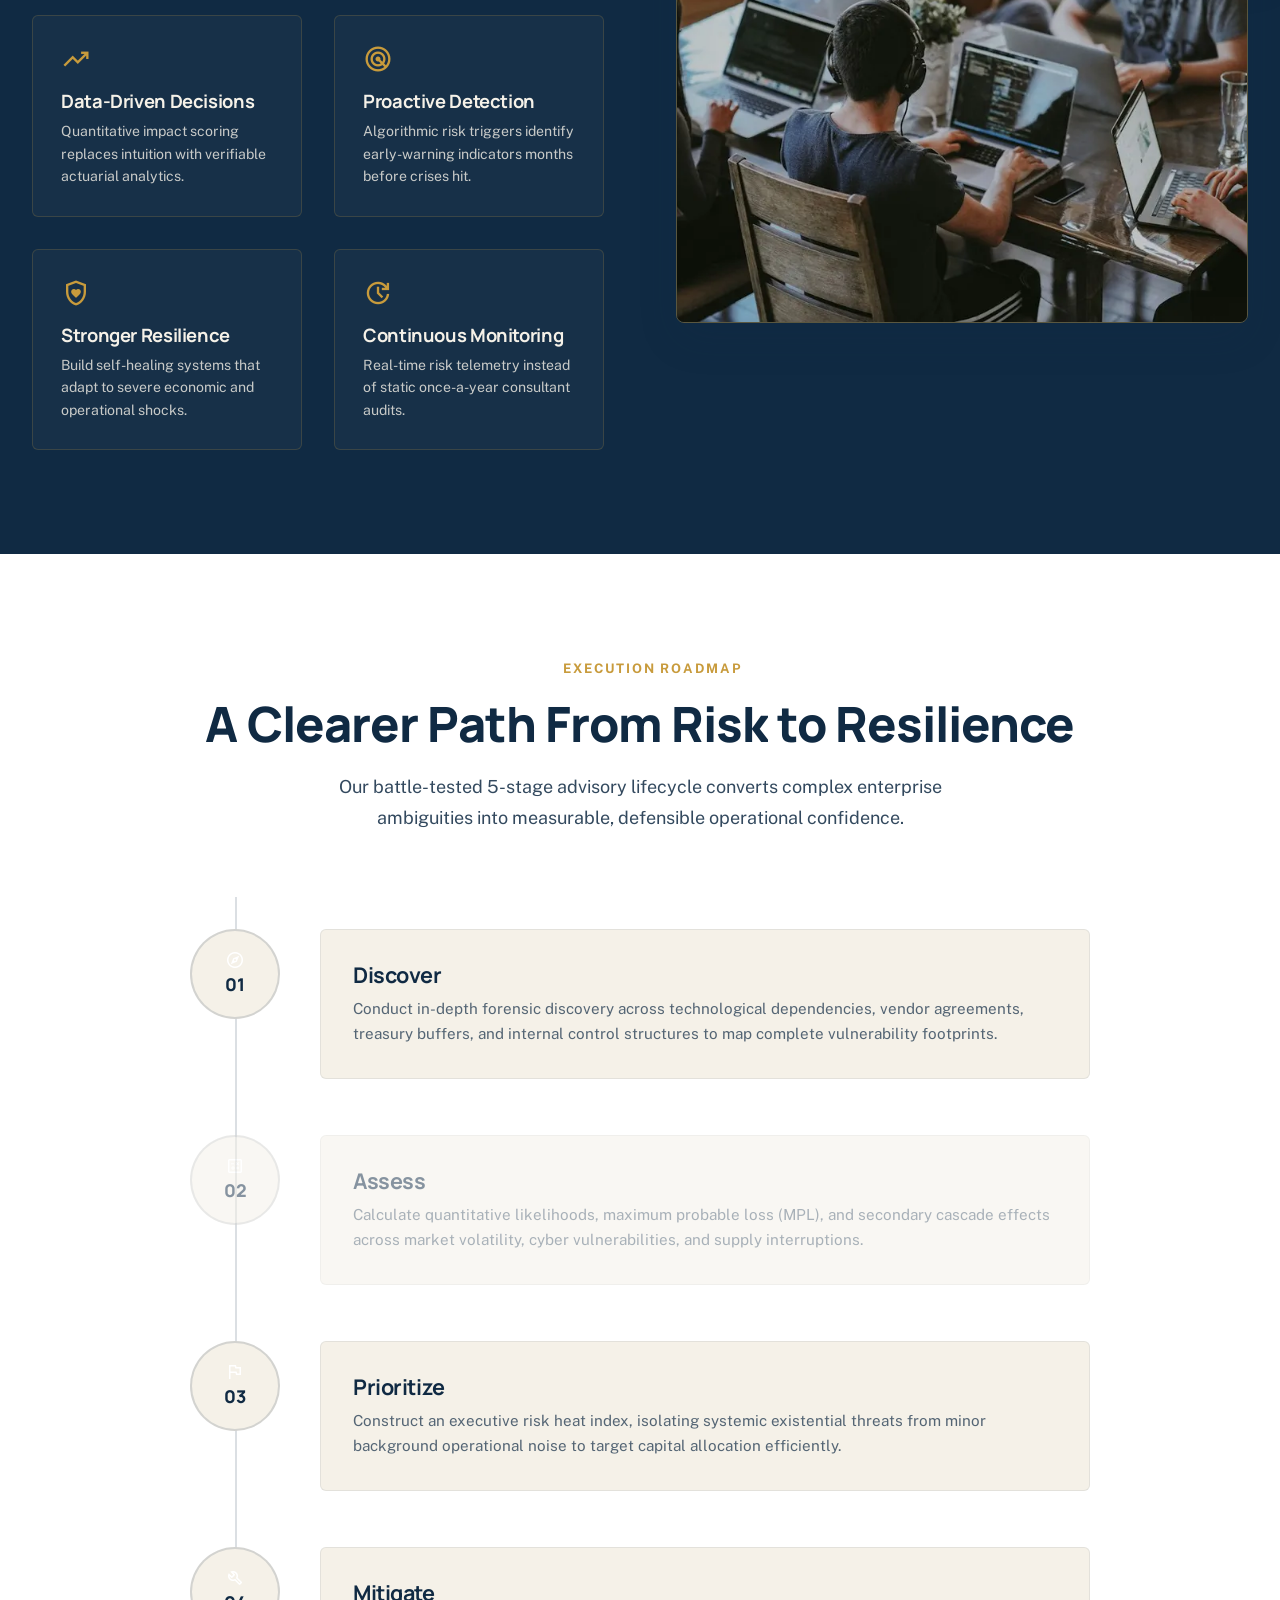
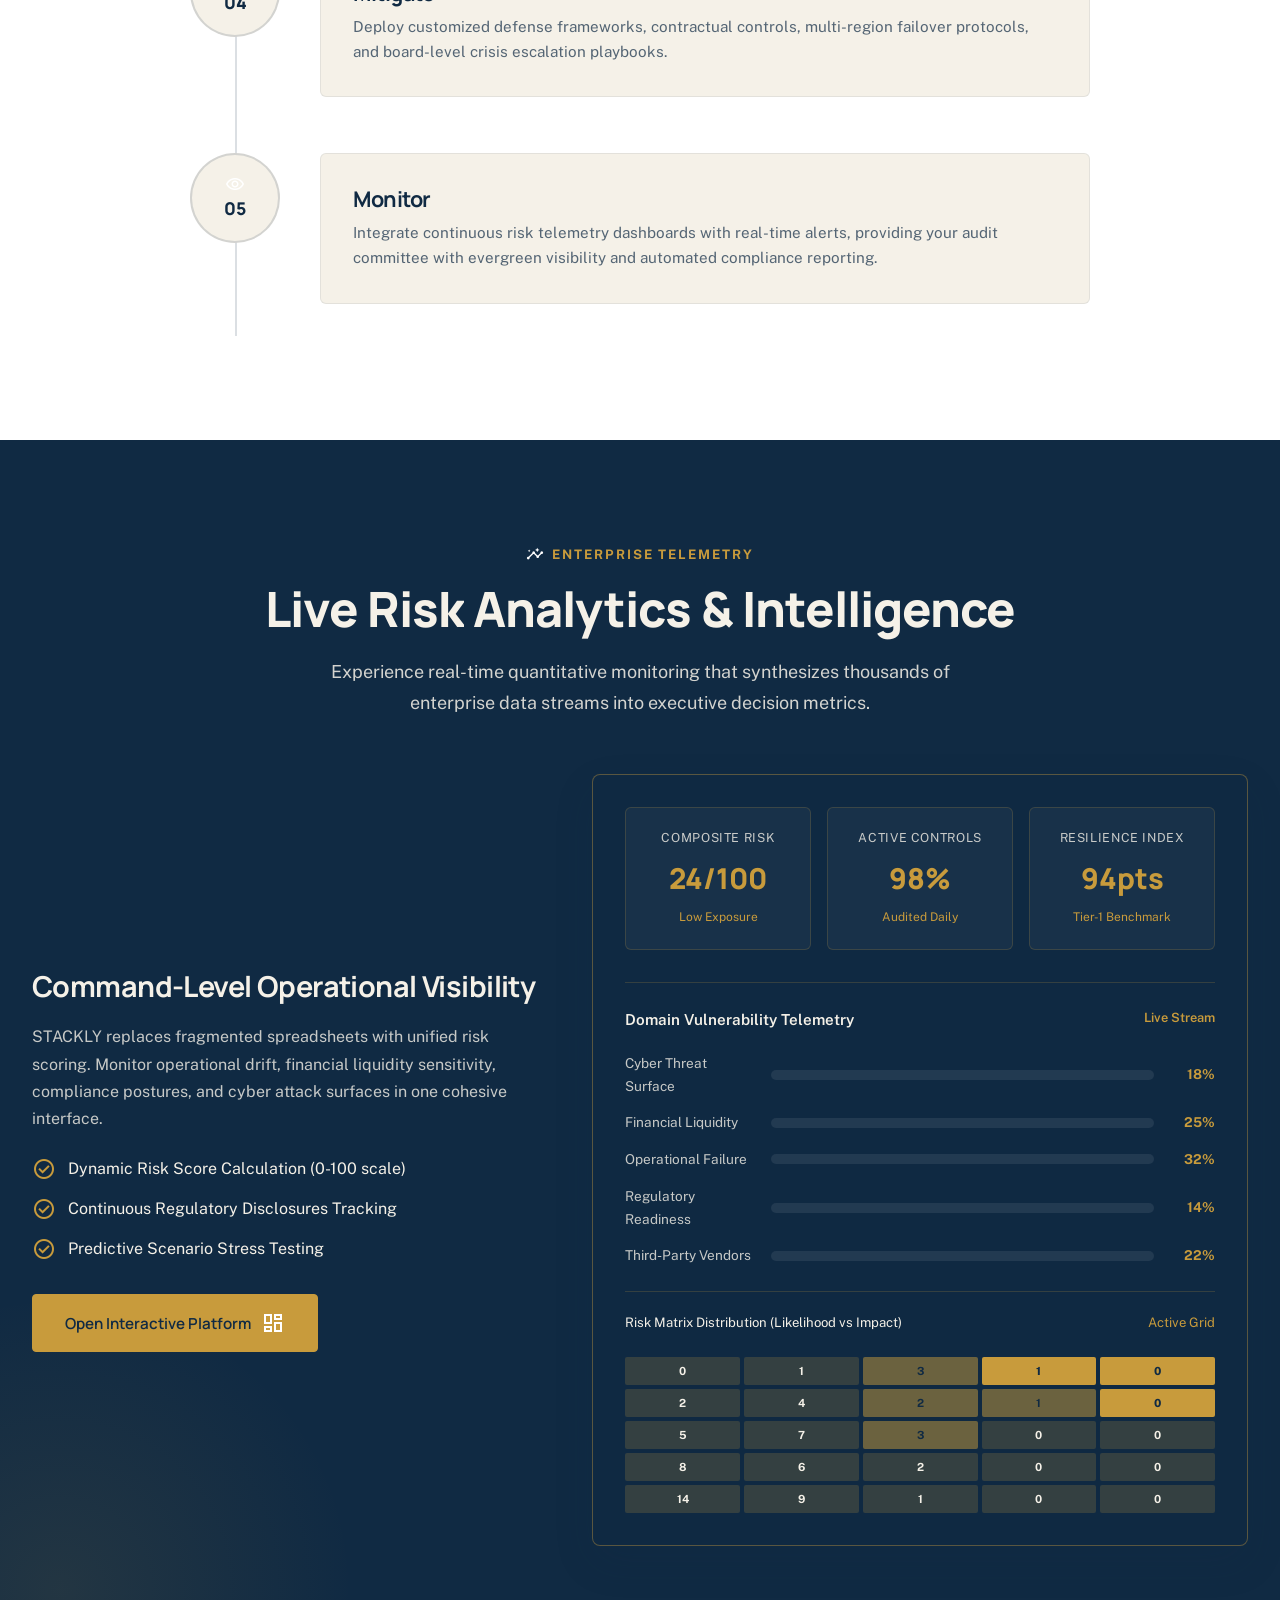
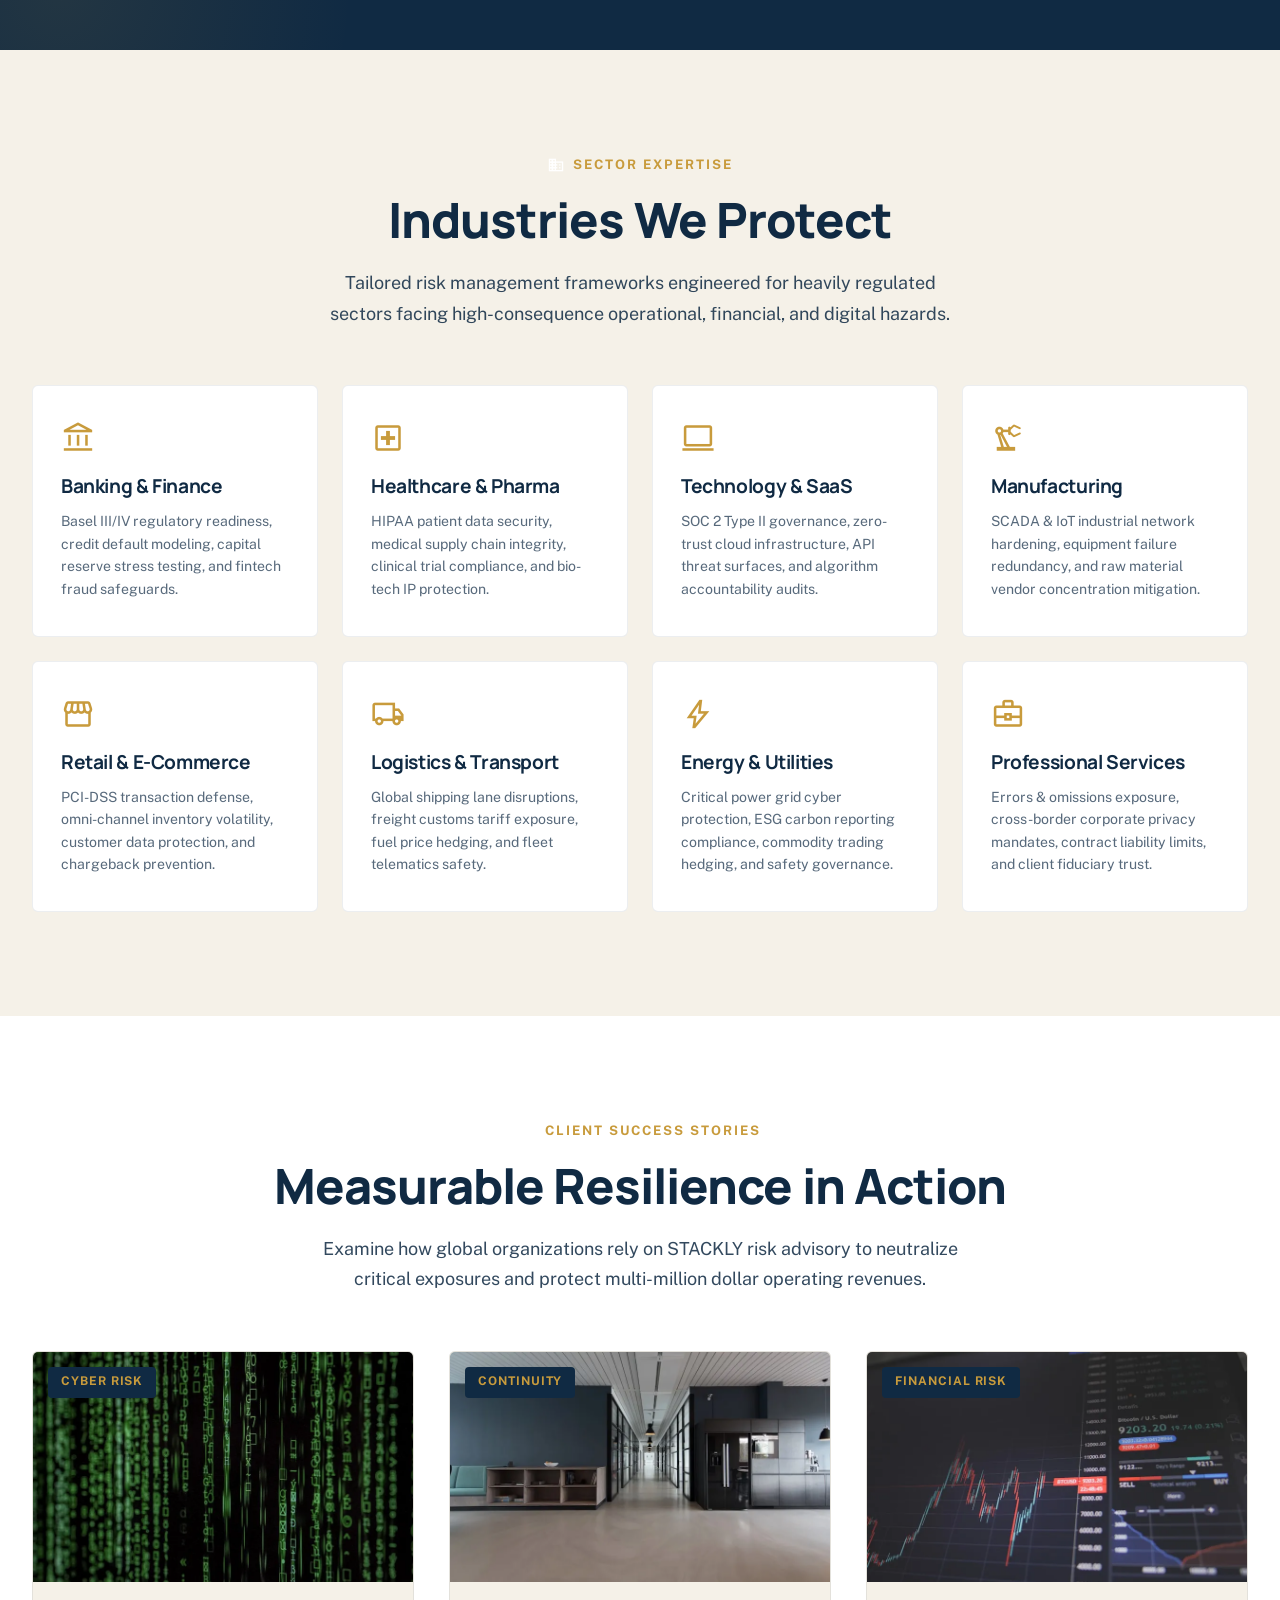
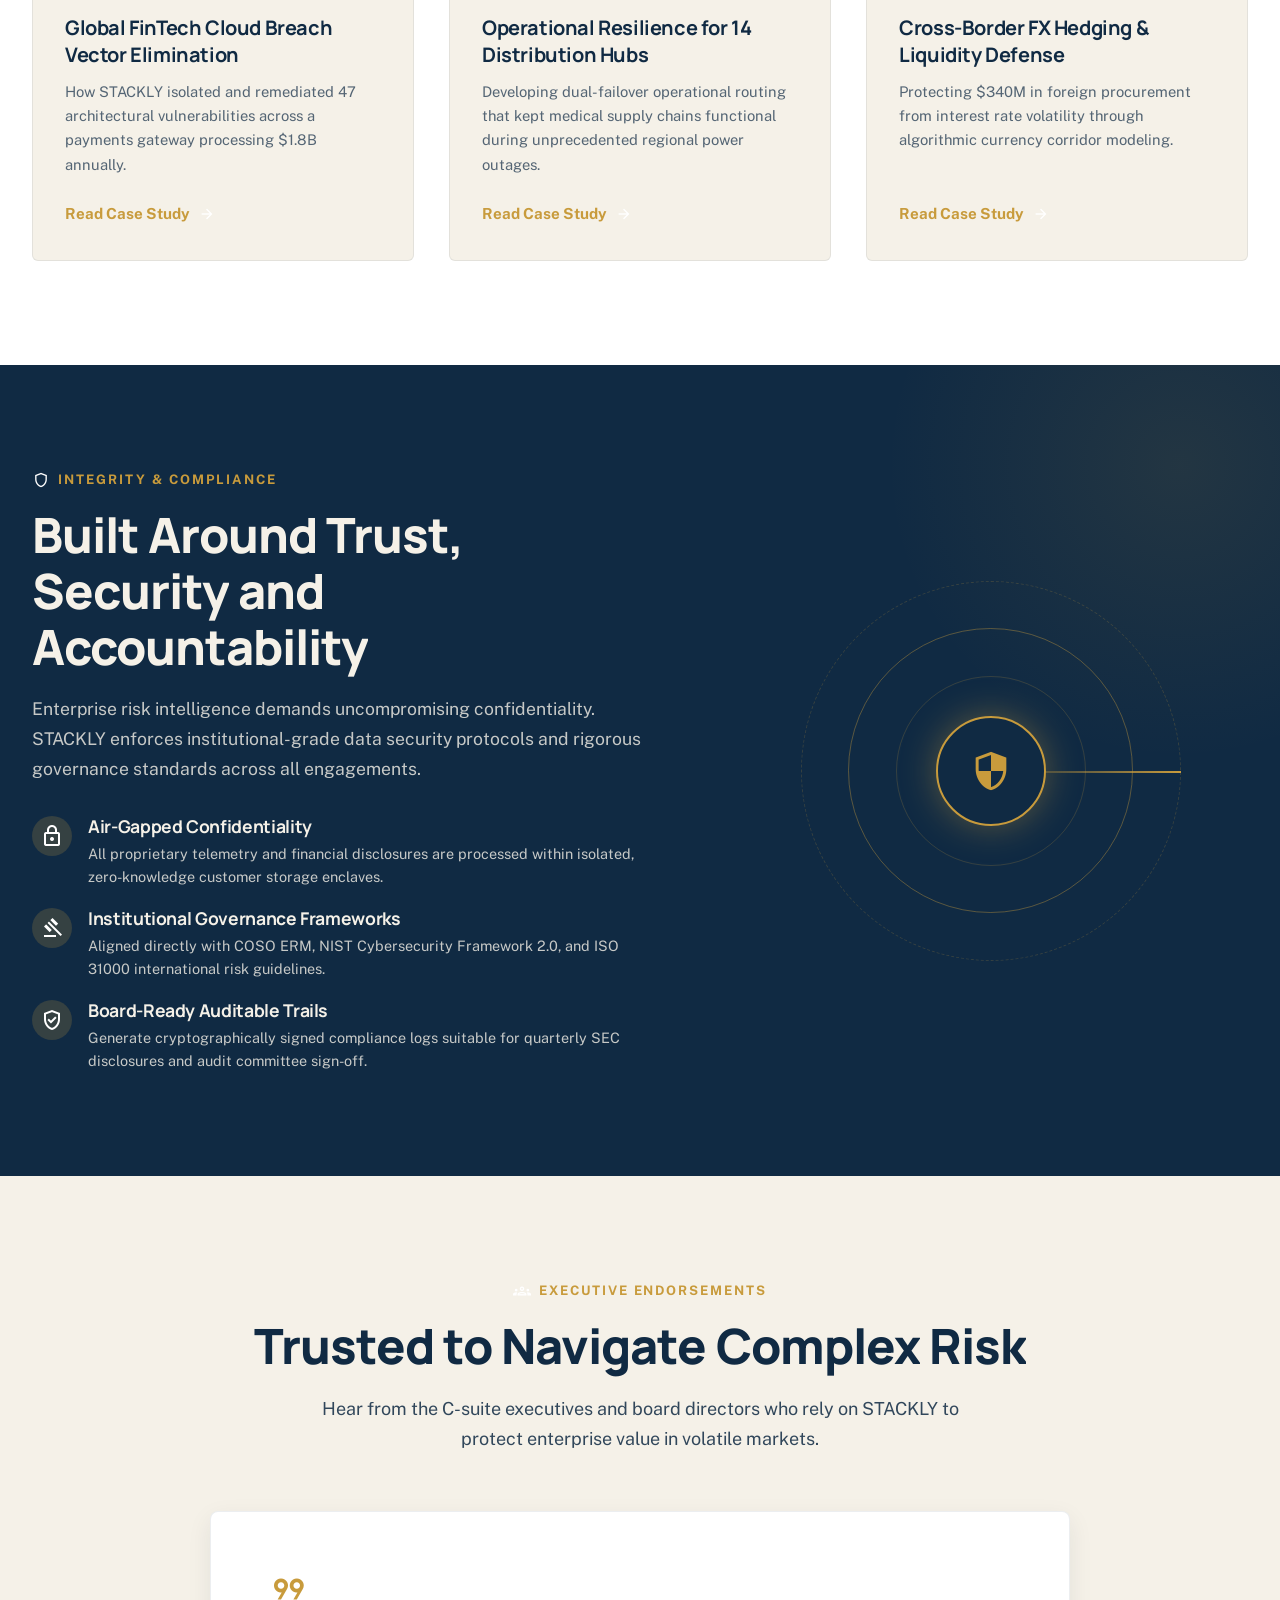
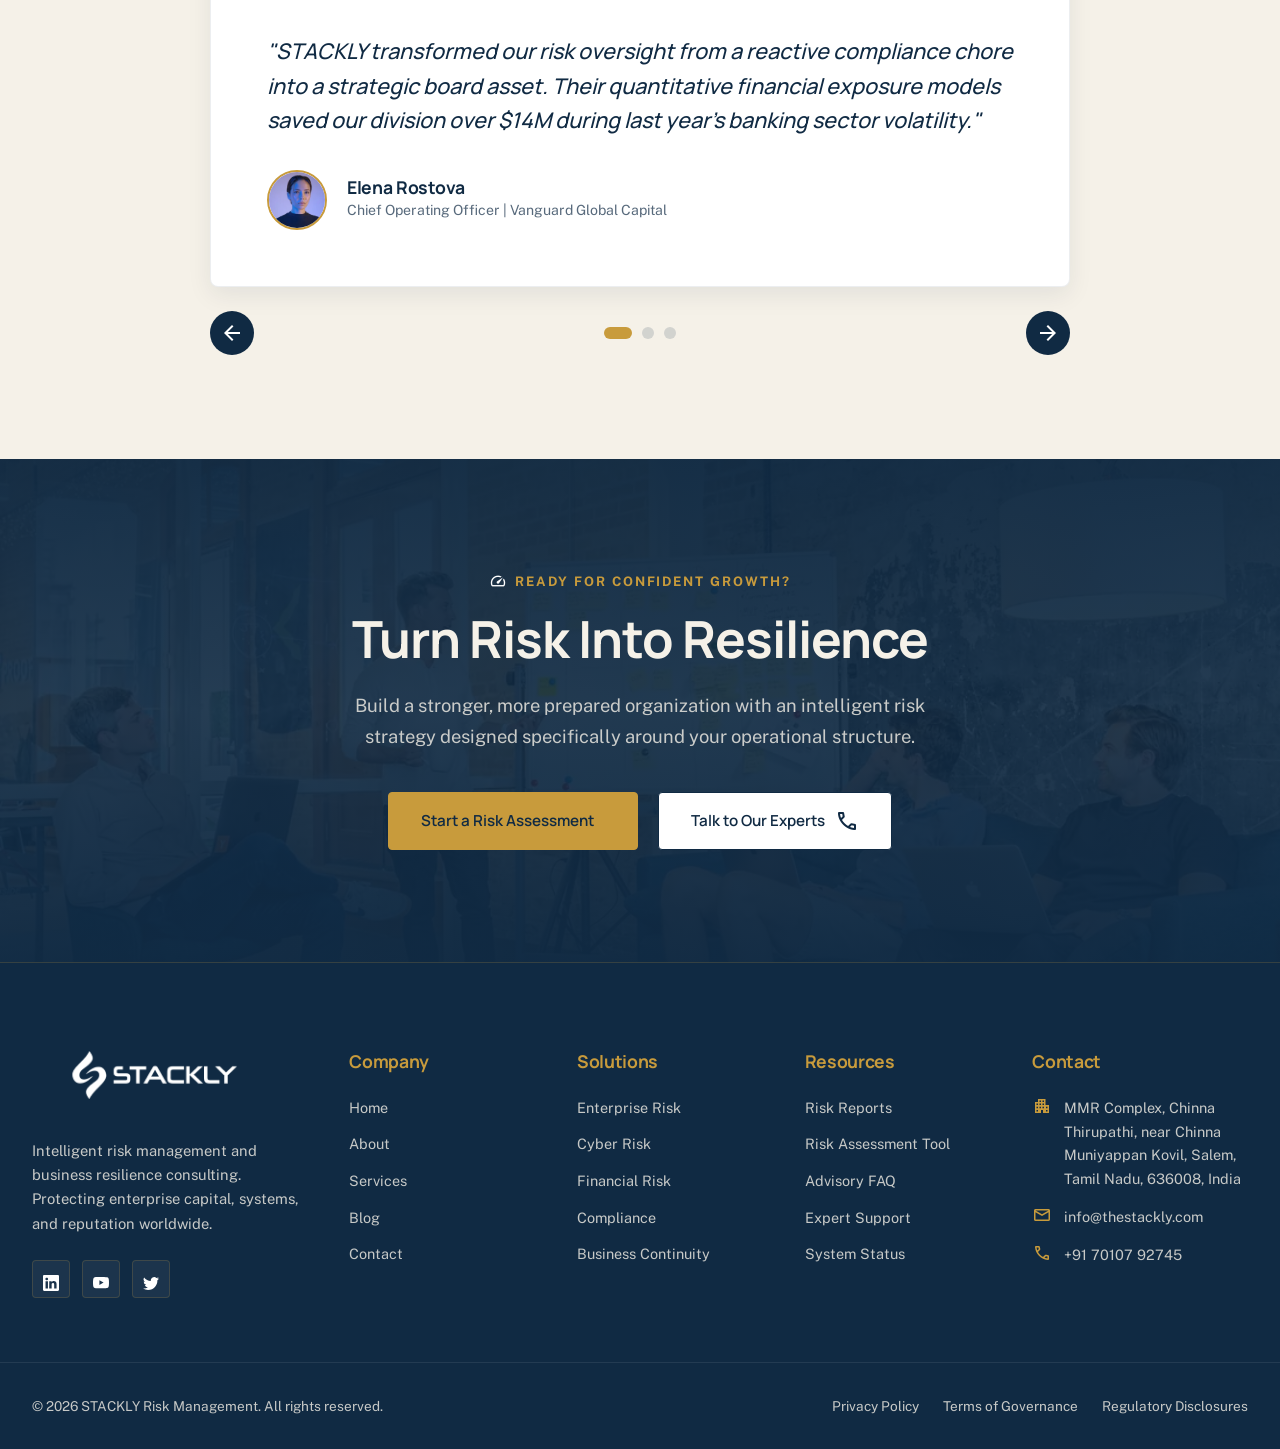
==== commit 46bda45d: "removed arrow" ====
--- a/index.html
+++ b/index.html
@@ -100,7 +100,7 @@
                     <div class="hero-buttons">
                         <a href="./services.html" class="btn btn-primary">
                             <span>Explore Risk Solutions</span>
-                            <span class="material-symbols-outlined">arrow_forward</span>
+                            <span class="material-symbols-outlined"></span>
                         </a>
                         <a href="./contact.html" class="btn btn-secondary">
                             <span>Talk to an Expert</span>
@@ -854,7 +854,7 @@
                 <div class="cta-buttons-center">
                     <a href="./contact.html" class="btn btn-primary">
                         <span>Start a Risk Assessment</span>
-                        <span class="material-symbols-outlined">arrow_forward</span>
+                        <span class="material-symbols-outlined"></span>
                     </a>
                     <a href="./contact.html" class="btn btn-secondary">
                         <span>Talk to Our Experts</span>
